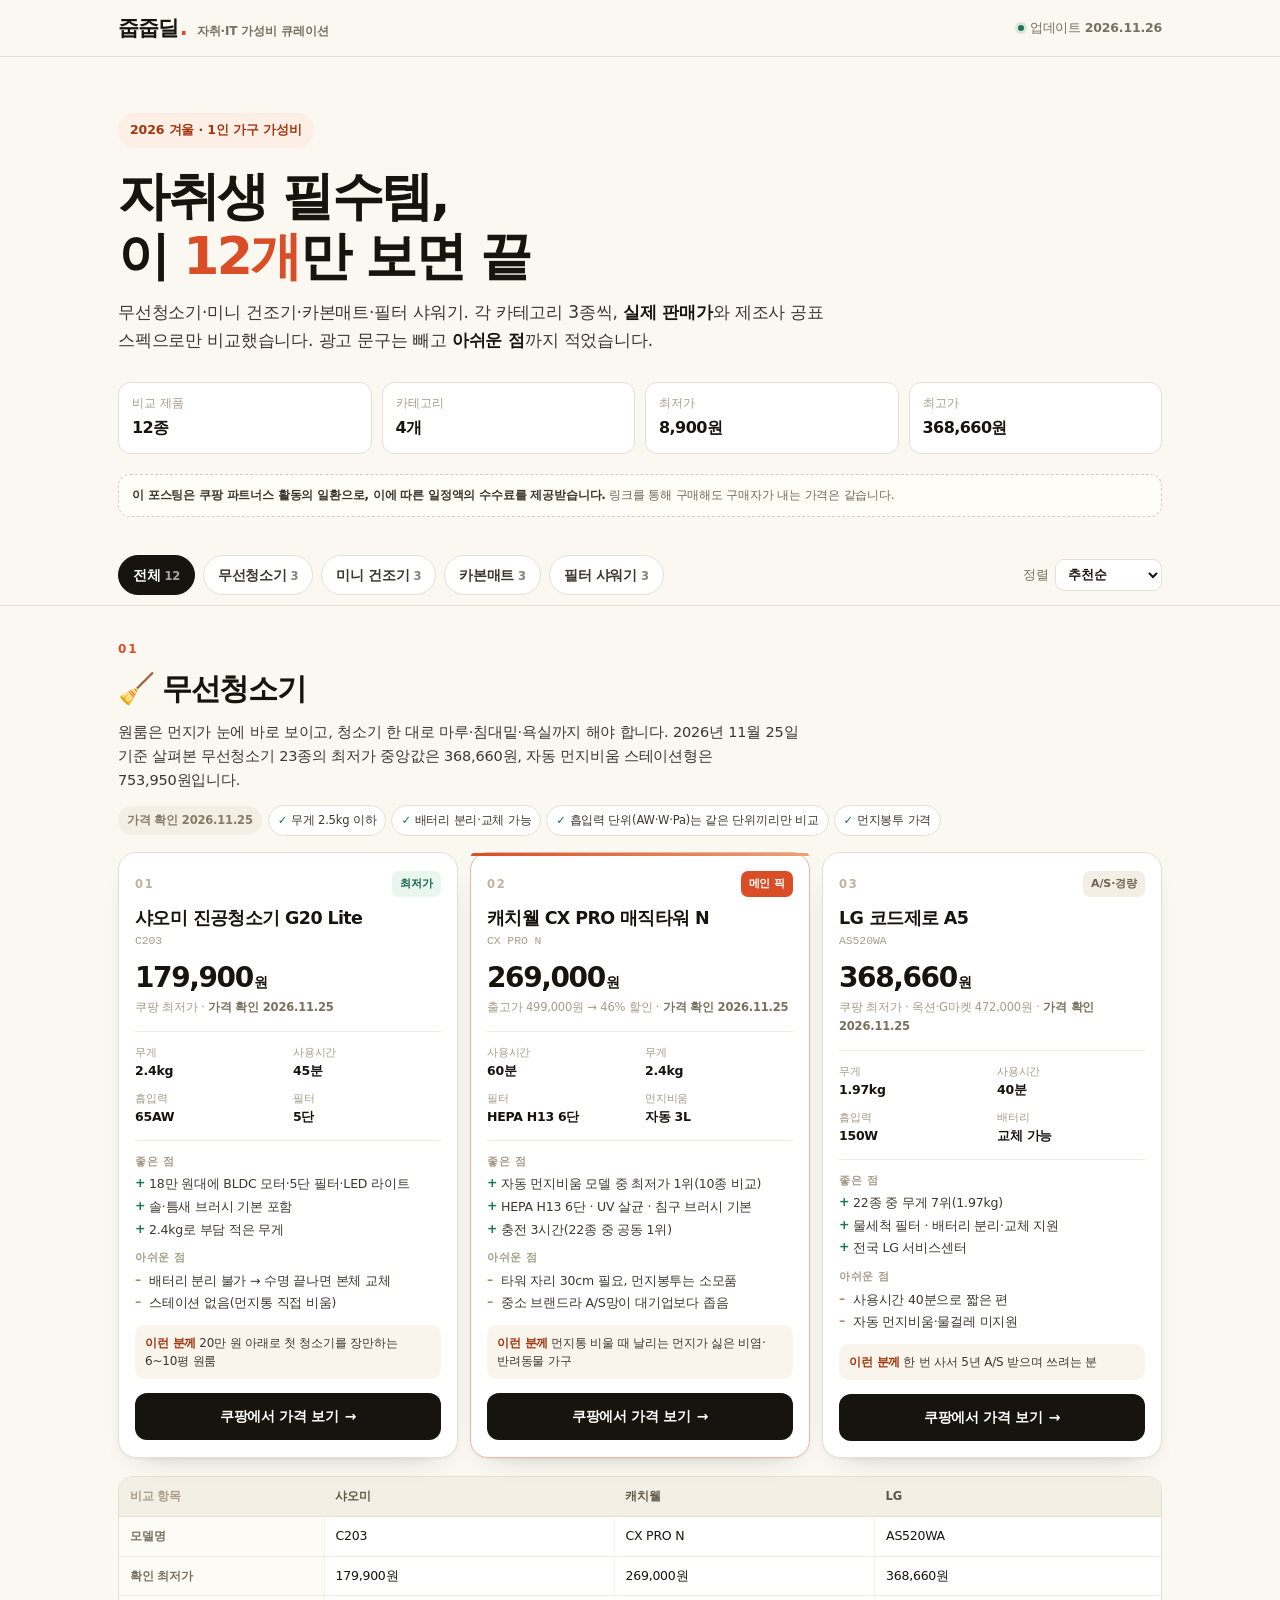
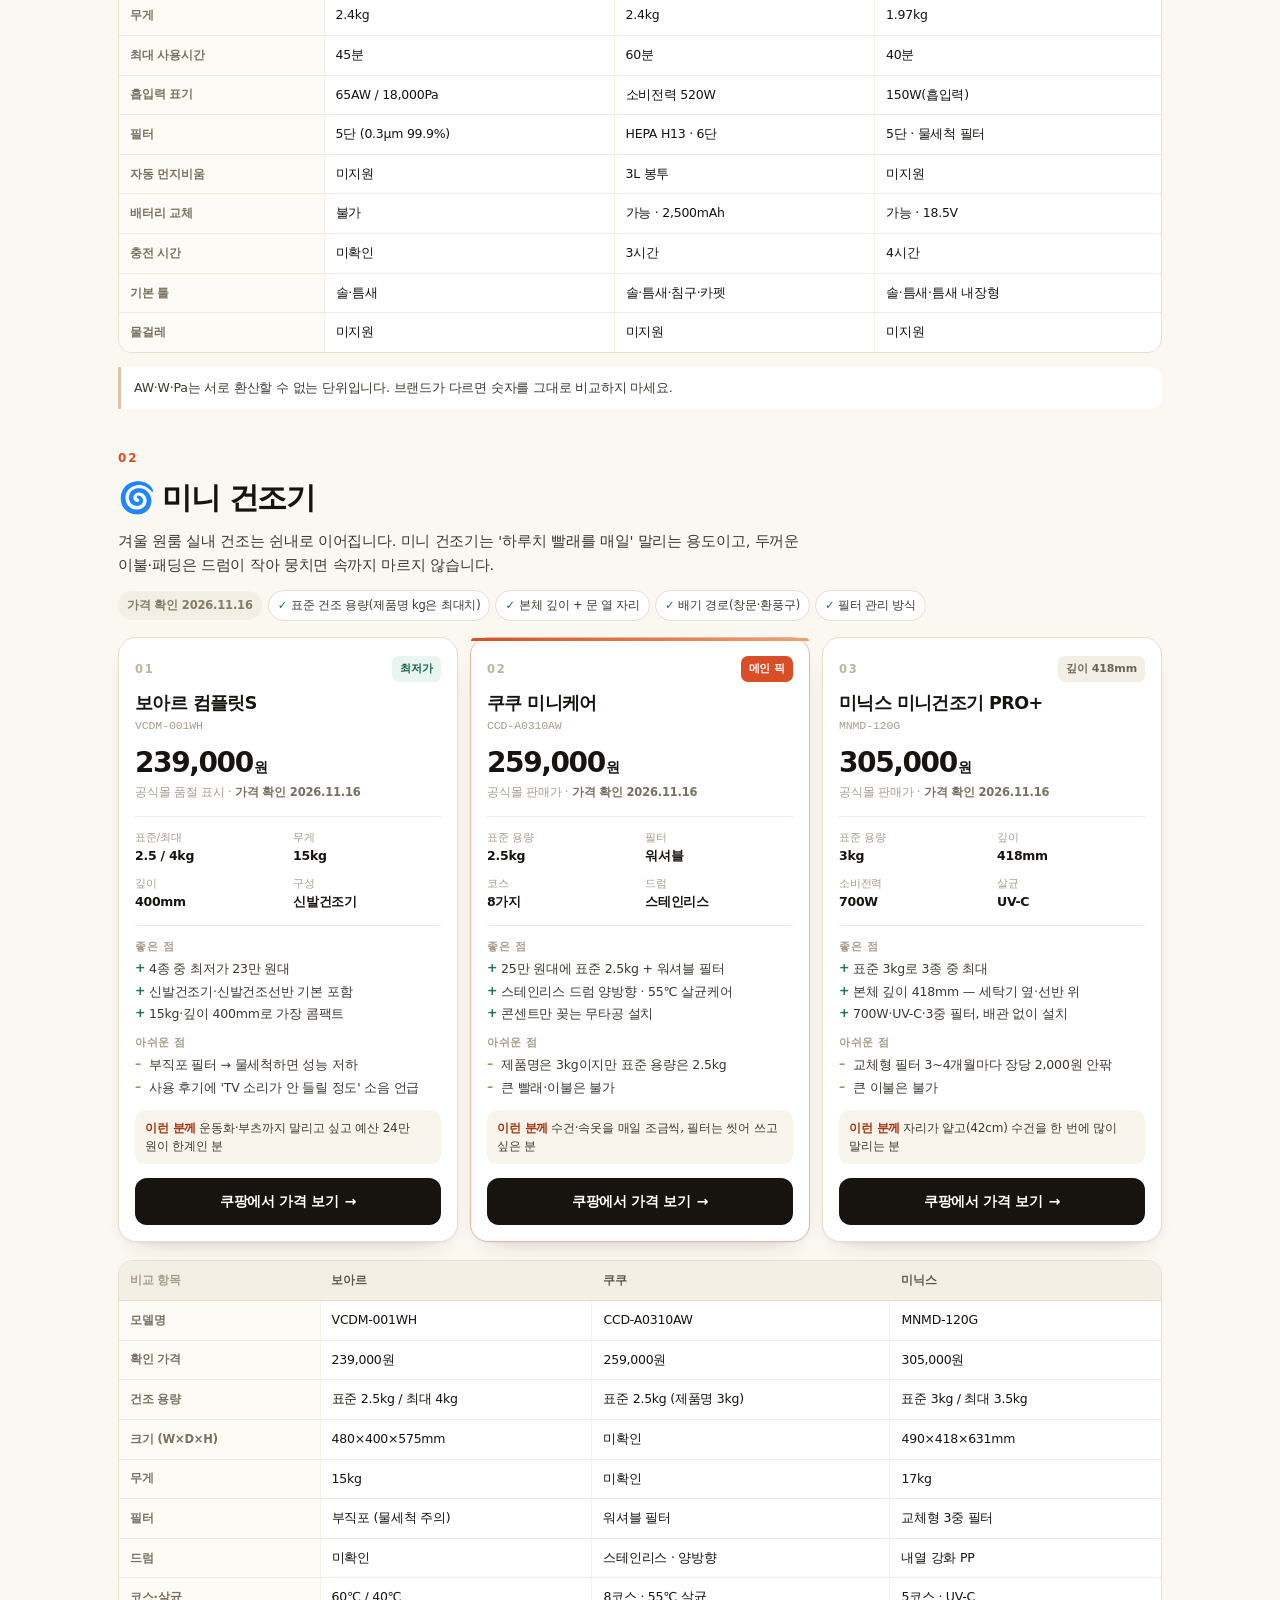
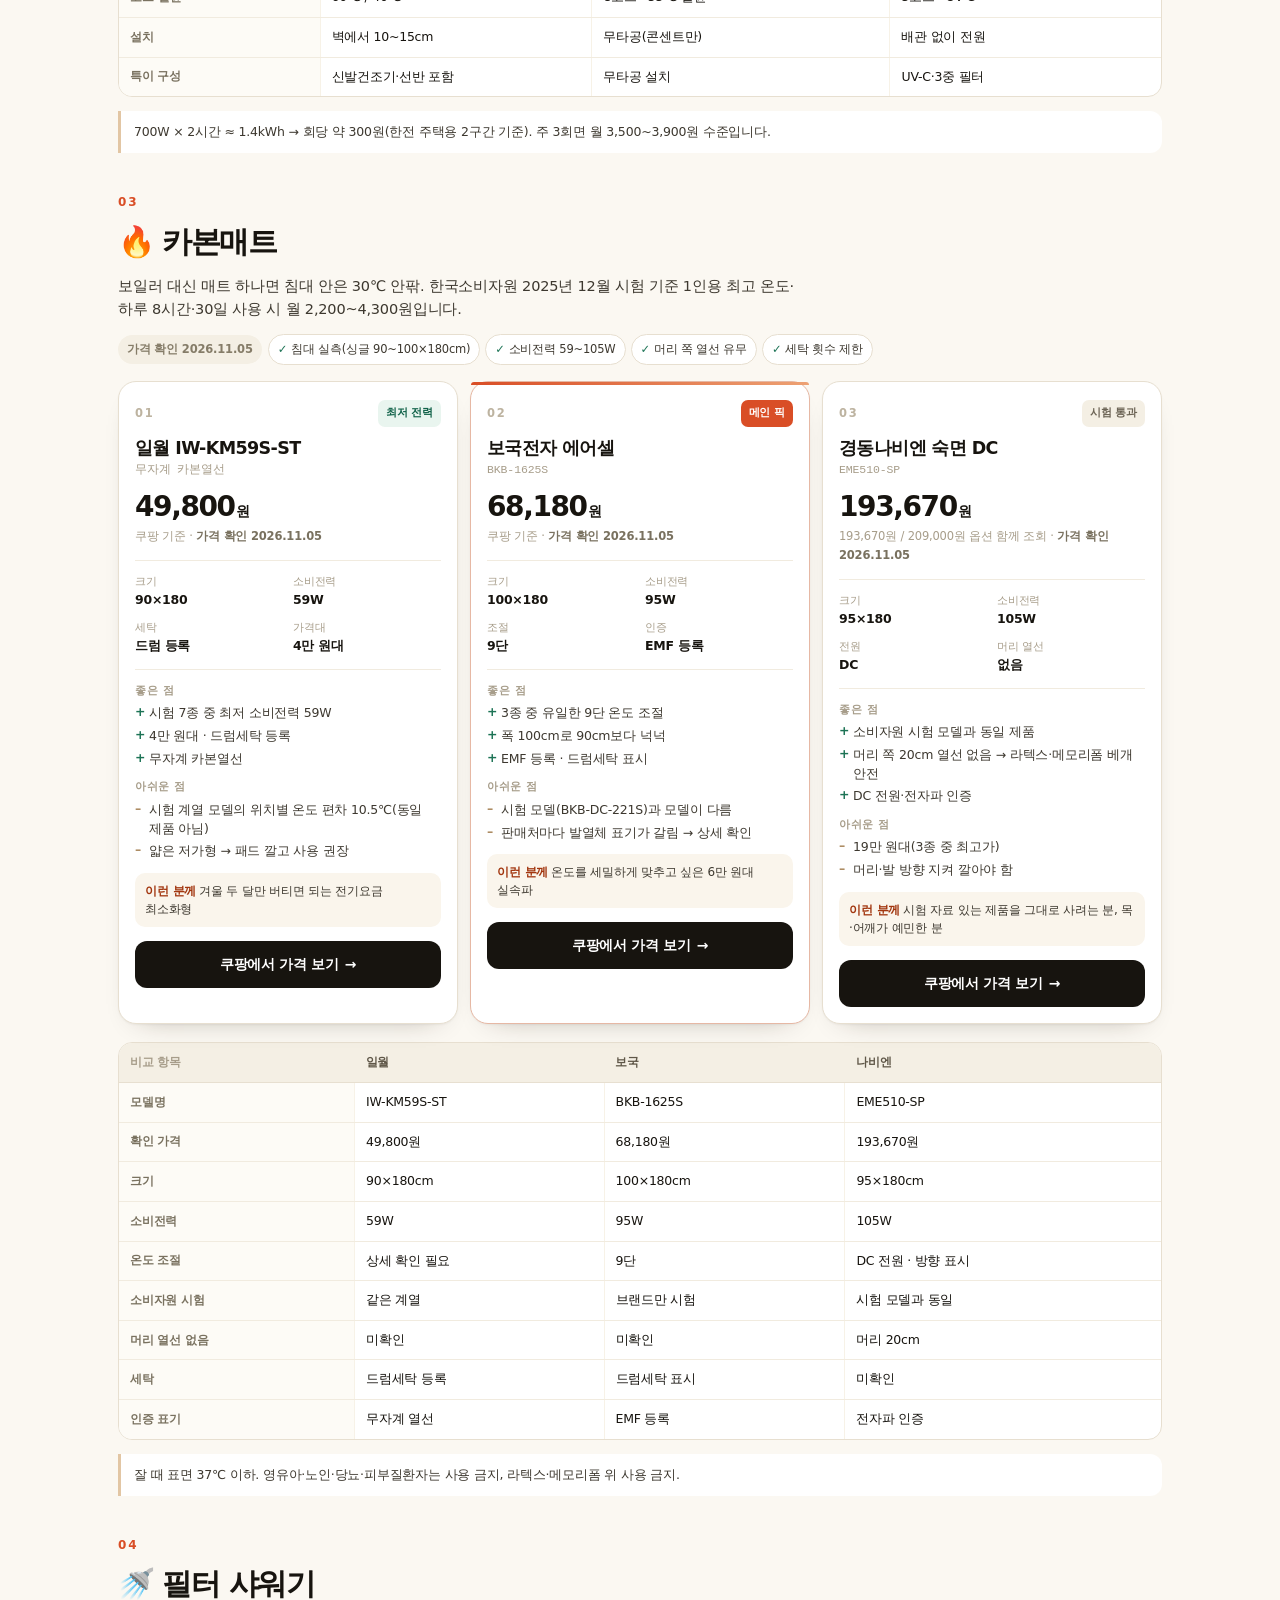
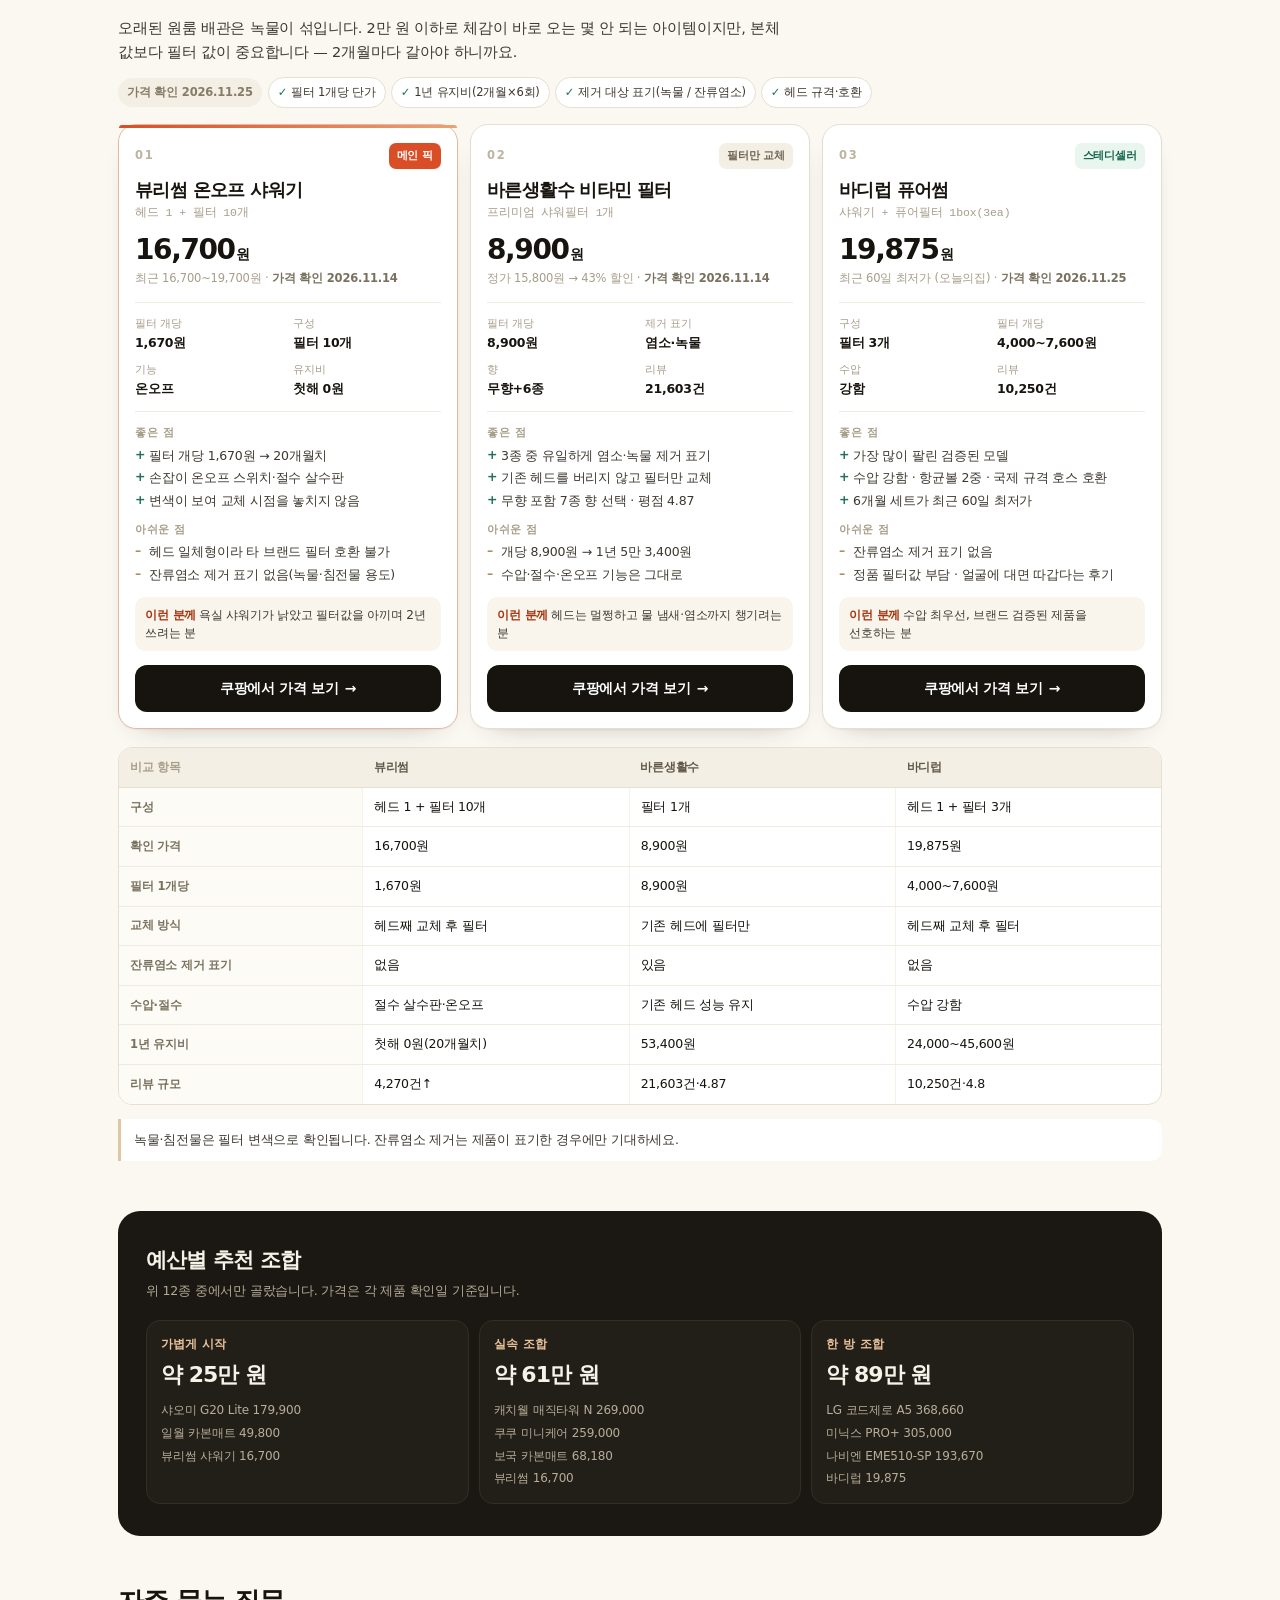
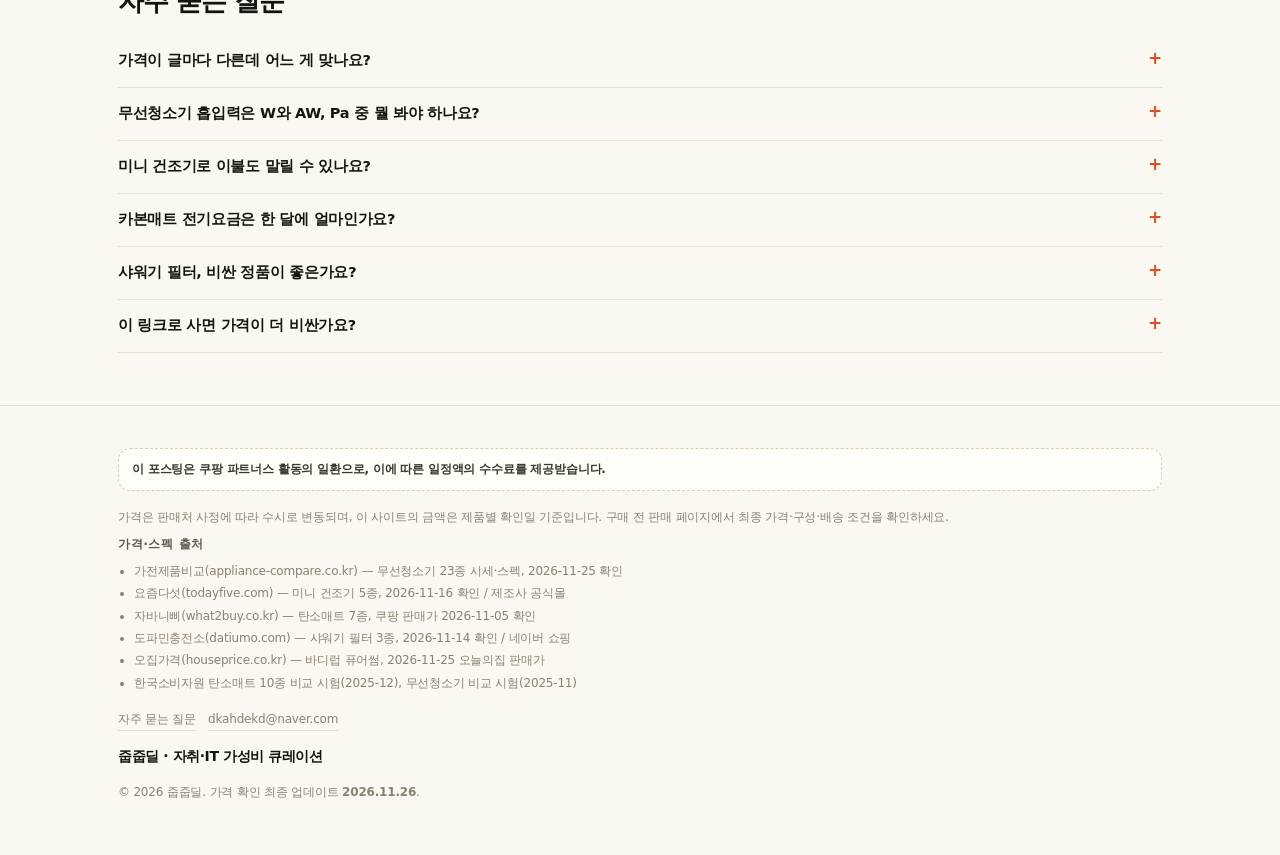
==== index.html @ 9a232e14 "줍줍딜 사이트 v1 — 자취 필수템 12종 실제 가격 비교 (가격 확인일 2026.11.26)" ====
<!doctype html>
<html lang="ko">
<head>
<meta charset="utf-8">
<meta name="viewport" content="width=device-width, initial-scale=1">
<title>줍줍딜 · 자취생 필수템 12종 실제 가격 비교</title>
<meta id="metaDesc" name="description" content="자취·1인 가구 필수템 12종을 실제 판매가와 제조사 공표 스펙으로 비교합니다. 무선청소기·미니 건조기·카본매트·필터 샤워기.">
<meta name="robots" content="index,follow,max-image-preview:large">
<meta name="theme-color" content="#fbf8f2">
<meta property="og:type" content="website">
<meta property="og:title" content="줍줍딜 · 자취생 필수템 12종 실제 가격 비교">
<meta property="og:description" content="무선청소기·미니건조기·카본매트·필터샤워기, 2026년 11월 실제 판매가 기준 비교표.">
<meta property="og:url" content="https://wodnr2295-design.github.io/jupjup-deal/">
<meta property="og:site_name" content="줍줍딜">
<meta property="og:locale" content="ko_KR">
<meta property="og:image" content="https://wodnr2295-design.github.io/jupjup-deal/assets/og.png">
<meta property="og:image:width" content="1200">
<meta property="og:image:height" content="630">
<meta property="og:image:alt" content="줍줍딜 — 자취생 필수템 12종 실제 가격 비교">
<meta name="twitter:card" content="summary_large_image">
<meta name="twitter:title" content="줍줍딜 · 자취생 필수템 12종 실제 가격 비교">
<meta name="twitter:description" content="무선청소기·미니건조기·카본매트·필터샤워기, 2026년 11월 실제 판매가 기준 비교표.">
<meta name="twitter:image" content="https://wodnr2295-design.github.io/jupjup-deal/assets/og.png">
<link rel="canonical" href="https://wodnr2295-design.github.io/jupjup-deal/">
<link rel="icon" href="favicon.svg" type="image/svg+xml">
<link rel="stylesheet" href="assets/style.css">

<!--
  ┌────────────────────────────────────────────────────────────┐
  │  애드센스 (승인 후 주석을 풀고 ca-pub-... 를 본인 ID로)      │
  │  <script async src="https://pagead2.googlesyndication.com/pagead/js/adsbygoogle.js?client=ca-pub-XXXXXXXXXXXXXXXX" crossorigin="anonymous"></script>
  └────────────────────────────────────────────────────────────┘
-->

<script type="application/ld+json">
{
  "@context": "https://schema.org",
  "@type": "WebSite",
  "name": "줍줍딜",
  "alternateName": "자취·IT 가성비 큐레이션",
  "url": "https://wodnr2295-design.github.io/jupjup-deal/",
  "inLanguage": "ko-KR",
  "description": "자취·1인 가구 필수템 12종을 실제 판매가와 제조사 공표 스펙으로 비교합니다. 무선청소기·미니 건조기·카본매트·필터 샤워기."
}
</script>
</head>
<body>

<header class="site-header">
  <div class="site-header__in">
    <a class="brand" href="./">
      <span data-brand>줍줍딜</span><span class="brand__dot">.</span>
      <span class="brand__sub">자취·IT 가성비 큐레이션</span>
    </a>
    <div class="header__meta">
      <span class="dot-live" aria-hidden="true"></span>
      <span>업데이트 <b id="updatedAt">2026.11.26</b></span>
    </div>
  </div>
</header>

<main>
  <div class="wrap">
    <section class="hero">
      <span class="kicker">2026 겨울 · 1인 가구 가성비</span>
      <h1>자취생 필수템,<br>이 <em>12개</em>만 보면 끝</h1>
      <p class="hero__lede">
        무선청소기·미니 건조기·카본매트·필터 샤워기. 각 카테고리 3종씩, <b>실제 판매가</b>와 제조사 공표 스펙으로만 비교했습니다.
        광고 문구는 빼고 <b>아쉬운 점</b>까지 적었습니다.
      </p>

      <dl class="stats">
        <div class="stat"><dt>비교 제품</dt><dd id="statCount">12종</dd></div>
        <div class="stat"><dt>카테고리</dt><dd id="statCat">4개</dd></div>
        <div class="stat"><dt>최저가</dt><dd id="statMin">8,900원</dd></div>
        <div class="stat"><dt>최고가</dt><dd id="statMax">368,660원</dd></div>
      </dl>

      <p class="disclosure disclosure--top" id="disclosureTop">
        <b>이 포스팅은 쿠팡 파트너스 활동의 일환으로, 이에 따른 일정액의 수수료를 제공받습니다.</b>
        링크를 통해 구매해도 구매자가 내는 가격은 같습니다.
      </p>
    </section>
  </div>

  <div class="filterbar">
    <div class="filterbar__in">
      <div id="chips" role="group" aria-label="카테고리 필터">
        <button class="chip" type="button" data-filter="all" aria-pressed="true">전체</button>
      </div>
      <label class="sort">
        정렬
        <select id="sortSelect" aria-label="정렬 기준">
          <option value="pick">추천순</option>
          <option value="price-asc">가격 낮은순</option>
          <option value="price-desc">가격 높은순</option>
        </select>
      </label>
    </div>
  </div>

  <div class="wrap">
    <div id="sections">
      <p class="loading">가격표를 불러오는 중…</p>
    </div>

    <section class="budget" aria-labelledby="budgetTitle">
      <h2 id="budgetTitle">예산별 추천 조합</h2>
      <p class="sub">위 12종 중에서만 골랐습니다. 가격은 각 제품 확인일 기준입니다.</p>
      <div class="budget__grid" id="budgetGrid"></div>
    </section>

    <section class="faq" id="faq">
      <h2>자주 묻는 질문</h2>
      <div id="faqList"></div>
    </section>
  </div>
</main>

<footer class="site-footer">
  <div class="wrap">
    <p class="disclosure" id="disclosureBottom">
      <b>이 포스팅은 쿠팡 파트너스 활동의 일환으로, 이에 따른 일정액의 수수료를 제공받습니다.</b>
    </p>
    <p style="margin:16px 0 8px">
      가격은 판매처 사정에 따라 수시로 변동되며, 이 사이트의 금액은 제품별 확인일 기준입니다.
      구매 전 판매 페이지에서 최종 가격·구성·배송 조건을 확인하세요.
    </p>

    <h3>가격·스펙 출처</h3>
    <ul id="srcList"></ul>

    <div class="footer__links">
      <a href="#faq">자주 묻는 질문</a>
      <a href="mailto:dkahdekd@naver.com" id="contactMail">dkahdekd@naver.com</a>
    </div>

    <p class="footer__brand"><span data-brand>줍줍딜</span> · 자취·IT 가성비 큐레이션</p>
    <p>© 2026 <span data-brand>줍줍딜</span>. 가격 확인 최종 업데이트 <b id="footUpdated">2026.11.26</b>.</p>
  </div>
</footer>

<noscript>
  <div class="wrap">
    <div class="error-box">
      가격 비교표를 표시하려면 브라우저의 JavaScript 설정을 켜 주세요.
      휴대폰·PC 브라우저는 대부분 기본으로 켜져 있습니다.
    </div>
  </div>
</noscript>

<script src="assets/app.js" defer></script>
</body>
</html>
---- assets/style.css ----
/* =========================================================
   줍줍딜 — 자취·IT 가성비 큐레이션
   mobile first / no dependencies
   ========================================================= */

:root{
  --ink:#17140f;
  --ink-2:#3d382f;
  --muted:#79715f;
  --faint:#a79d8a;
  --paper:#fbf8f2;
  --paper-2:#f4efe4;
  --card:#ffffff;
  --line:#e7dfd0;
  --line-soft:#f1ebdf;
  --accent:#d94e26;
  --accent-ink:#a2360f;
  --accent-soft:#fdeee6;
  --green:#1c7355;
  --green-soft:#e9f5ef;
  --gold:#9a6f14;
  --radius:18px;
  --radius-sm:12px;
  --max:1080px;
  --header-h:56px;
  --shadow:0 1px 2px rgba(35,25,10,.04), 0 12px 28px -22px rgba(35,25,10,.45);
}

*,*::before,*::after{box-sizing:border-box}
html{-webkit-text-size-adjust:100%; scroll-behavior:smooth}
body{
  margin:0;
  background:var(--paper);
  color:var(--ink);
  font-family:"Pretendard","Pretendard Variable",-apple-system,BlinkMacSystemFont,"Apple SD Gothic Neo",
    "Noto Sans KR","Malgun Gothic",system-ui,sans-serif;
  font-size:16px; line-height:1.65; letter-spacing:-.012em;
  word-break:keep-all; overflow-wrap:break-word;
  -webkit-font-smoothing:antialiased;
}
img{max-width:100%; display:block}
a{color:inherit}
button{font:inherit; color:inherit; cursor:pointer}
:focus-visible{outline:2px solid var(--accent); outline-offset:3px; border-radius:6px}

.wrap{max-width:var(--max); margin:0 auto; padding:0 18px}

/* ---------- header ---------- */
.site-header{
  position:sticky; top:0; z-index:60;
  background:rgba(251,248,242,.94);
  -webkit-backdrop-filter:saturate(180%) blur(10px);
  backdrop-filter:saturate(180%) blur(10px);
  border-bottom:1px solid var(--line);
}
.site-header__in{
  max-width:var(--max); margin:0 auto; height:var(--header-h);
  padding:0 18px;
  display:flex; align-items:center; justify-content:space-between; gap:12px;
}
.brand{
  display:inline-flex; align-items:baseline; gap:2px;
  font-weight:800; font-size:19px; letter-spacing:-.05em; text-decoration:none;
}
.brand__dot{color:var(--accent)}
.brand__sub{
  display:none; margin-left:8px; font-size:12px; font-weight:600;
  color:var(--muted); letter-spacing:-.01em;
}
.header__meta{display:flex; align-items:center; gap:6px; font-size:11.5px; color:var(--muted)}
.dot-live{
  width:6px; height:6px; border-radius:50%; background:var(--green);
  box-shadow:0 0 0 3px rgba(28,115,85,.14);
}
@media (min-width:760px){
  .brand{font-size:21px}
  .brand__sub{display:inline}
  .header__meta{font-size:12.5px}
}

/* ---------- hero ---------- */
.hero{padding:36px 0 8px}
.kicker{
  display:inline-flex; align-items:center; gap:7px;
  background:var(--accent-soft); color:var(--accent-ink);
  font-size:12.5px; font-weight:800; letter-spacing:-.01em;
  padding:7px 12px; border-radius:999px;
}
.hero h1{
  margin:18px 0 12px; font-weight:850; letter-spacing:-.048em; line-height:1.16;
  font-size:clamp(29px,7.4vw,52px);
}
.hero h1 em{font-style:normal; color:var(--accent)}
.hero__lede{margin:0; color:var(--ink-2); font-size:15.5px; max-width:44em}
.hero__lede b{font-weight:800; color:var(--ink)}
.stats{display:grid; grid-template-columns:repeat(2,1fr); gap:8px; margin-top:22px}
.stat{
  background:var(--card); border:1px solid var(--line); border-radius:var(--radius-sm);
  padding:11px 13px;
}
.stat dt{font-size:11.5px; color:var(--faint); letter-spacing:.01em}
.stat dd{margin:2px 0 0; font-size:16px; font-weight:800; letter-spacing:-.035em}
@media (min-width:760px){
  .hero{padding:56px 0 10px}
  .hero__lede{font-size:17px}
  .stats{grid-template-columns:repeat(4,1fr); gap:10px; margin-top:28px}
}

/* ---------- disclosure ---------- */
.disclosure{
  margin:16px 0 0; font-size:12px; line-height:1.6; color:#726a59;
  background:#fffdf7; border:1px dashed #d8cdb8; border-radius:12px; padding:11px 13px;
}
.disclosure b{color:var(--ink-2); font-weight:700}
.disclosure--top{margin-top:20px}

/* ---------- filter bar ---------- */
.filterbar{
  position:sticky; top:var(--header-h); z-index:50;
  background:rgba(251,248,242,.96);
  -webkit-backdrop-filter:blur(8px); backdrop-filter:blur(8px);
  border-bottom:1px solid var(--line);
  margin-top:18px;
}
.filterbar__in{
  max-width:var(--max); margin:0 auto; padding:10px 18px;
  display:flex; align-items:center; gap:10px;
}
#chips{
  display:flex; gap:8px; align-items:center;
  flex:1 1 auto; min-width:0;
  overflow-x:auto; scrollbar-width:none; -webkit-overflow-scrolling:touch;
  -webkit-mask-image:linear-gradient(to right,#000 calc(100% - 16px),transparent 100%);
  mask-image:linear-gradient(to right,#000 calc(100% - 16px),transparent 100%);
}
#chips::-webkit-scrollbar{display:none}
.filterbar__in::-webkit-scrollbar{display:none}
.chip{
  flex:0 0 auto; border:1px solid var(--line); background:var(--card);
  color:var(--ink-2); font-size:13.5px; font-weight:700; letter-spacing:-.02em;
  padding:8px 14px; border-radius:999px; transition:.15s ease; white-space:nowrap;
}
.chip[aria-pressed="true"]{background:var(--ink); border-color:var(--ink); color:#fff}
.chip__count{font-size:11.5px; opacity:.62; margin-left:4px; font-weight:700}
.sort{
  flex:0 0 auto; display:flex; align-items:center; gap:6px;
  font-size:12.5px; color:var(--muted);
}
.sort select{
  border:1px solid var(--line); background:var(--card); color:var(--ink);
  font-size:12.5px; font-weight:700; padding:7px 8px; border-radius:9px;
}

/* ---------- sections ---------- */
main{padding-bottom:10px}
.cat{padding:34px 0 6px; scroll-margin-top:calc(var(--header-h) + 58px)}
.cat[hidden]{display:none}
.cat__head{margin-bottom:16px}
.cat__no{
  font-size:12px; font-weight:800; color:var(--accent); letter-spacing:.16em; margin:0 0 4px;
}
.cat h2{
  margin:0 0 8px; font-size:clamp(21px,5.2vw,30px); font-weight:850; letter-spacing:-.04em;
  display:flex; align-items:center; gap:8px;
}
.cat__lede{margin:0; color:var(--ink-2); font-size:14.5px; max-width:48em}
.cat__meta{display:flex; flex-wrap:wrap; gap:6px; margin-top:12px; align-items:center}
.stamp{
  font-size:11.5px; font-weight:700; color:#857c68; background:var(--paper-2);
  padding:5px 9px; border-radius:999px; white-space:nowrap;
}
.checks{list-style:none; display:flex; flex-wrap:wrap; gap:5px; margin:0; padding:0}
.checks li{
  font-size:11.5px; color:var(--ink-2); background:var(--card);
  border:1px solid var(--line); padding:5px 9px; border-radius:999px;
}
.checks li::before{content:"✓ "; color:var(--green); font-weight:800}

/* ---------- cards ---------- */
.grid{display:grid; gap:12px; grid-template-columns:1fr}
@media (min-width:620px){ .grid{grid-template-columns:repeat(2,1fr)} }
@media (min-width:980px){ .grid{grid-template-columns:repeat(3,1fr)} }

.card{
  position:relative; display:flex; flex-direction:column;
  background:var(--card); border:1px solid var(--line); border-radius:var(--radius);
  padding:18px 16px 16px; box-shadow:var(--shadow);
}
.card--pick{border-color:#e6b8a4}
.card--pick::before{
  content:""; position:absolute; left:0; right:0; top:0; height:3px;
  background:linear-gradient(90deg,var(--accent),#eda173); border-radius:var(--radius) var(--radius) 0 0;
}
.card__top{display:flex; align-items:center; justify-content:space-between; gap:8px; margin-bottom:10px}
.rank{font-size:11.5px; font-weight:800; color:#bdb3a0; letter-spacing:.16em}
.badge{
  font-size:11px; font-weight:800; padding:4px 8px; border-radius:7px; letter-spacing:-.01em;
}
.badge--pick{background:var(--accent); color:#fff}
.badge--low{background:var(--green-soft); color:#12634a}
.badge--alt{background:var(--paper-2); color:#6c6455}
.card__name{margin:0 0 2px; font-size:17.5px; font-weight:840; letter-spacing:-.035em; line-height:1.3}
.card__model{
  margin:0 0 12px; font-size:11.5px; color:var(--faint);
  font-family:ui-monospace,SFMono-Regular,Menlo,monospace; letter-spacing:-.01em;
}
.price{margin:0; font-size:28px; font-weight:860; letter-spacing:-.05em; line-height:1.1}
.price small{font-size:14px; font-weight:700; letter-spacing:-.02em; margin-left:1px}
.card__note{margin:4px 0 0; font-size:11.5px; color:var(--faint)}
.card__note b{color:var(--muted); font-weight:700}

.specs{
  list-style:none; margin:14px 0 0; padding:12px 0;
  border-top:1px solid var(--line-soft); border-bottom:1px solid var(--line-soft);
  display:grid; grid-template-columns:1fr 1fr; gap:8px 10px;
}
.specs li{display:flex; flex-direction:column; gap:0}
.specs span{font-size:10.5px; color:var(--faint)}
.specs b{font-size:12.5px; font-weight:750; letter-spacing:-.02em}

.pc{display:grid; gap:10px; margin:12px 0 0}
.pc h4{margin:0 0 5px; font-size:10.5px; font-weight:800; letter-spacing:.06em; color:var(--faint)}
.pc ul{list-style:none; margin:0; padding:0; display:grid; gap:4px}
.pc li{position:relative; padding-left:14px; font-size:12.5px; line-height:1.5; color:var(--ink-2)}
.pros li::before{content:"+"; position:absolute; left:0; top:-1px; color:var(--green); font-weight:800}
.cons li::before{content:"–"; position:absolute; left:0; top:-1px; color:#ad8c63; font-weight:800}

.fit{
  margin:12px 0 0; font-size:12px; line-height:1.5; color:var(--ink-2);
  background:#faf5ec; border-radius:10px; padding:9px 10px;
}
.fit b{color:var(--accent-ink); font-weight:800; margin-right:3px}

.cta{
  margin-top:14px; display:flex; align-items:center; justify-content:center; gap:6px;
  min-height:46px; padding:12px 14px; border-radius:12px;
  background:var(--ink); color:#fff; text-decoration:none;
  font-size:14px; font-weight:800; letter-spacing:-.02em;
  transition:.16s ease;
}
.cta span{transition:transform .16s ease}
.cta:hover{background:var(--accent)}
.cta:hover span{transform:translateX(3px)}
.cta--muted{background:#efe9dc; color:#5c5445}
.cta--muted:hover{background:#e6dfd0}

/* ---------- table ---------- */
.table-wrap{margin-top:18px}
.table-scroll{
  overflow-x:auto; -webkit-overflow-scrolling:touch;
  border:1px solid var(--line); border-radius:14px; background:var(--card);
}
table{border-collapse:collapse; width:100%; min-width:600px; font-size:12.5px}
thead th{
  background:var(--paper-2); color:#5f5748; font-size:11.5px; font-weight:800;
  text-align:left; padding:10px 11px; border-bottom:1px solid var(--line); white-space:nowrap;
}
thead th:first-child{color:var(--faint); font-weight:700}
tbody th{
  text-align:left; font-weight:700; color:var(--muted); font-size:11.5px;
  padding:9px 11px; border-bottom:1px solid var(--line-soft);
  background:#fdfbf6; white-space:nowrap;
}
tbody td{
  padding:9px 11px; border-bottom:1px solid var(--line-soft); border-left:1px solid #f7f2e7;
  letter-spacing:-.02em; vertical-align:top;
}
tbody tr:last-child th, tbody tr:last-child td{border-bottom:0}
.table-hint{margin:8px 1px 0; font-size:11px; color:var(--faint)}
@media (min-width:700px){ .table-hint{display:none} }
.note{
  margin:14px 0 0; font-size:12.5px; line-height:1.6; color:var(--ink-2);
  background:var(--card); border-left:3px solid #e2c6a4; border-radius:0 12px 12px 0; padding:11px 13px;
}

/* ---------- budget ---------- */
.budget{
  margin:44px 0 0; background:#1b1813; color:#f7f2e8;
  border-radius:22px; padding:26px 20px;
}
.budget h2{margin:0 0 4px; font-size:21px; font-weight:850; letter-spacing:-.04em}
.budget p.sub{margin:0 0 18px; font-size:12.5px; color:#b3a996}
.budget__grid{display:grid; gap:10px}
.bud{border:1px solid #332d24; background:#221e18; border-radius:14px; padding:14px}
.bud h3{margin:0 0 2px; font-size:12px; font-weight:800; color:#e9c39b; letter-spacing:.02em}
.bud strong{display:block; font-size:22px; font-weight:850; letter-spacing:-.045em; margin-bottom:8px}
.bud ul{margin:0; padding:0; list-style:none; display:grid; gap:3px}
.bud li{font-size:12px; color:#b8ad99}
@media (min-width:760px){
  .budget{padding:32px 28px}
  .budget__grid{grid-template-columns:repeat(3,1fr)}
}

/* ---------- faq ---------- */
.faq{padding:44px 0 8px}
.faq h2{margin:0 0 12px; font-size:clamp(19px,4.6vw,26px); font-weight:850; letter-spacing:-.04em}
details{border-bottom:1px solid var(--line); padding:14px 0}
summary{
  cursor:pointer; list-style:none; display:flex; justify-content:space-between; gap:12px;
  font-size:14.5px; font-weight:750; letter-spacing:-.02em;
}
summary::-webkit-details-marker{display:none}
summary::after{content:"+"; color:var(--accent); font-weight:800; font-size:17px; line-height:1.1}
details[open] summary::after{content:"–"}
.faq__body{font-size:13.5px; color:var(--ink-2); margin-top:8px; line-height:1.7}

/* ---------- footer ---------- */
.site-footer{
  margin-top:34px; border-top:1px solid var(--line);
  padding:26px 0 40px; font-size:12px; color:#8a8172; line-height:1.7;
}
.site-footer h3{margin:0 0 6px; font-size:11.5px; color:#5d5647; letter-spacing:.06em}
.site-footer ul{margin:0 0 16px; padding-left:16px}
.site-footer li{margin-bottom:2px}
.footer__brand{font-weight:800; color:var(--ink); font-size:14px; letter-spacing:-.03em}
.footer__links{display:flex; gap:12px; margin:10px 0 14px; flex-wrap:wrap}
.footer__links a{text-decoration:none; border-bottom:1px solid var(--line)}

/* ---------- states ---------- */
.loading{padding:60px 0; text-align:center; color:var(--muted); font-size:14px}
.loading::before{
  content:""; display:block; width:22px; height:22px; margin:0 auto 12px;
  border:2px solid var(--line); border-top-color:var(--accent); border-radius:50%;
  animation:spin .8s linear infinite;
}
@keyframes spin{to{transform:rotate(360deg)}}
.error-box{
  margin:20px 0; padding:16px; border-radius:12px;
  background:#fdf0ec; border:1px solid #f0c9bd; color:#8c3a22; font-size:13px; line-height:1.6;
}
.sr-only{
  position:absolute; width:1px; height:1px; padding:0; margin:-1px;
  overflow:hidden; clip:rect(0 0 0 0); white-space:nowrap; border:0;
}
@media (prefers-reduced-motion:reduce){
  *{animation:none!important; transition:none!important; scroll-behavior:auto!important}
}
@media print{
  .site-header,.filterbar,.cta{display:none!important}
  body{background:#fff}
  .card{box-shadow:none}
}
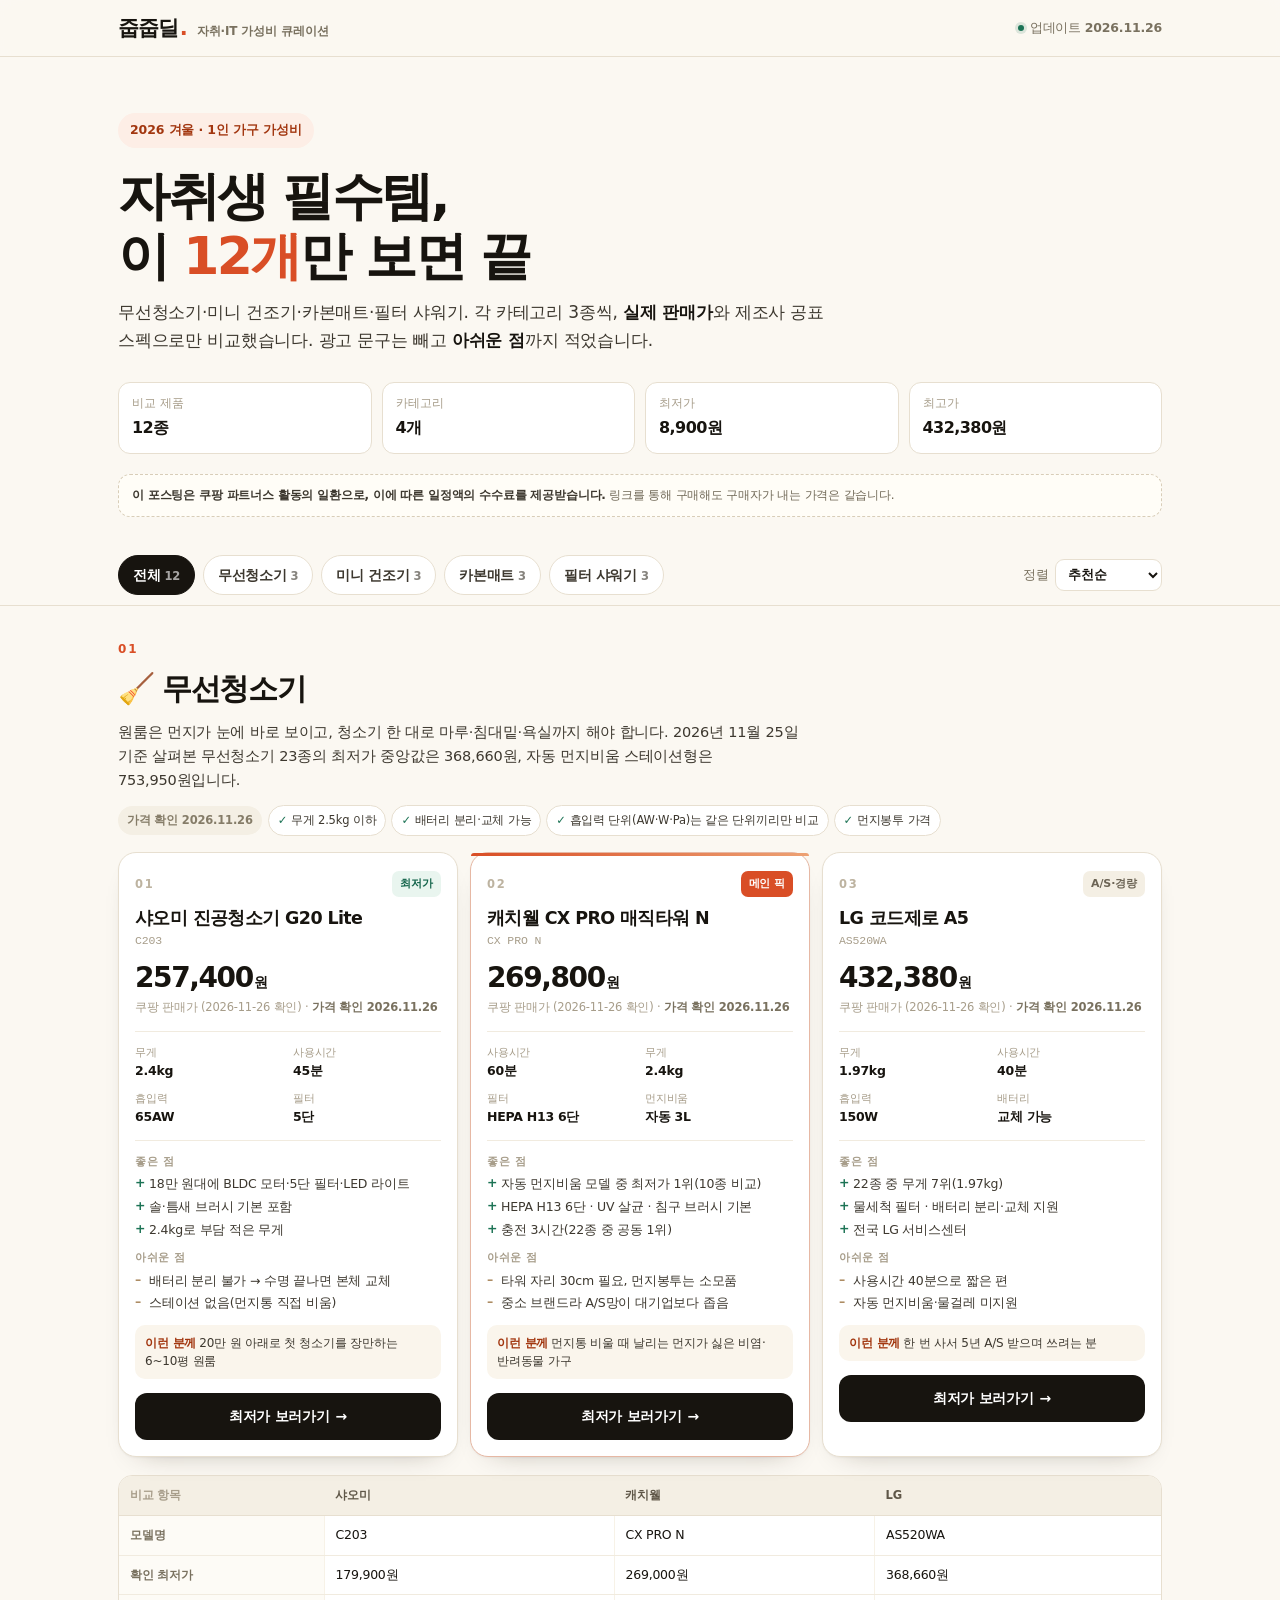
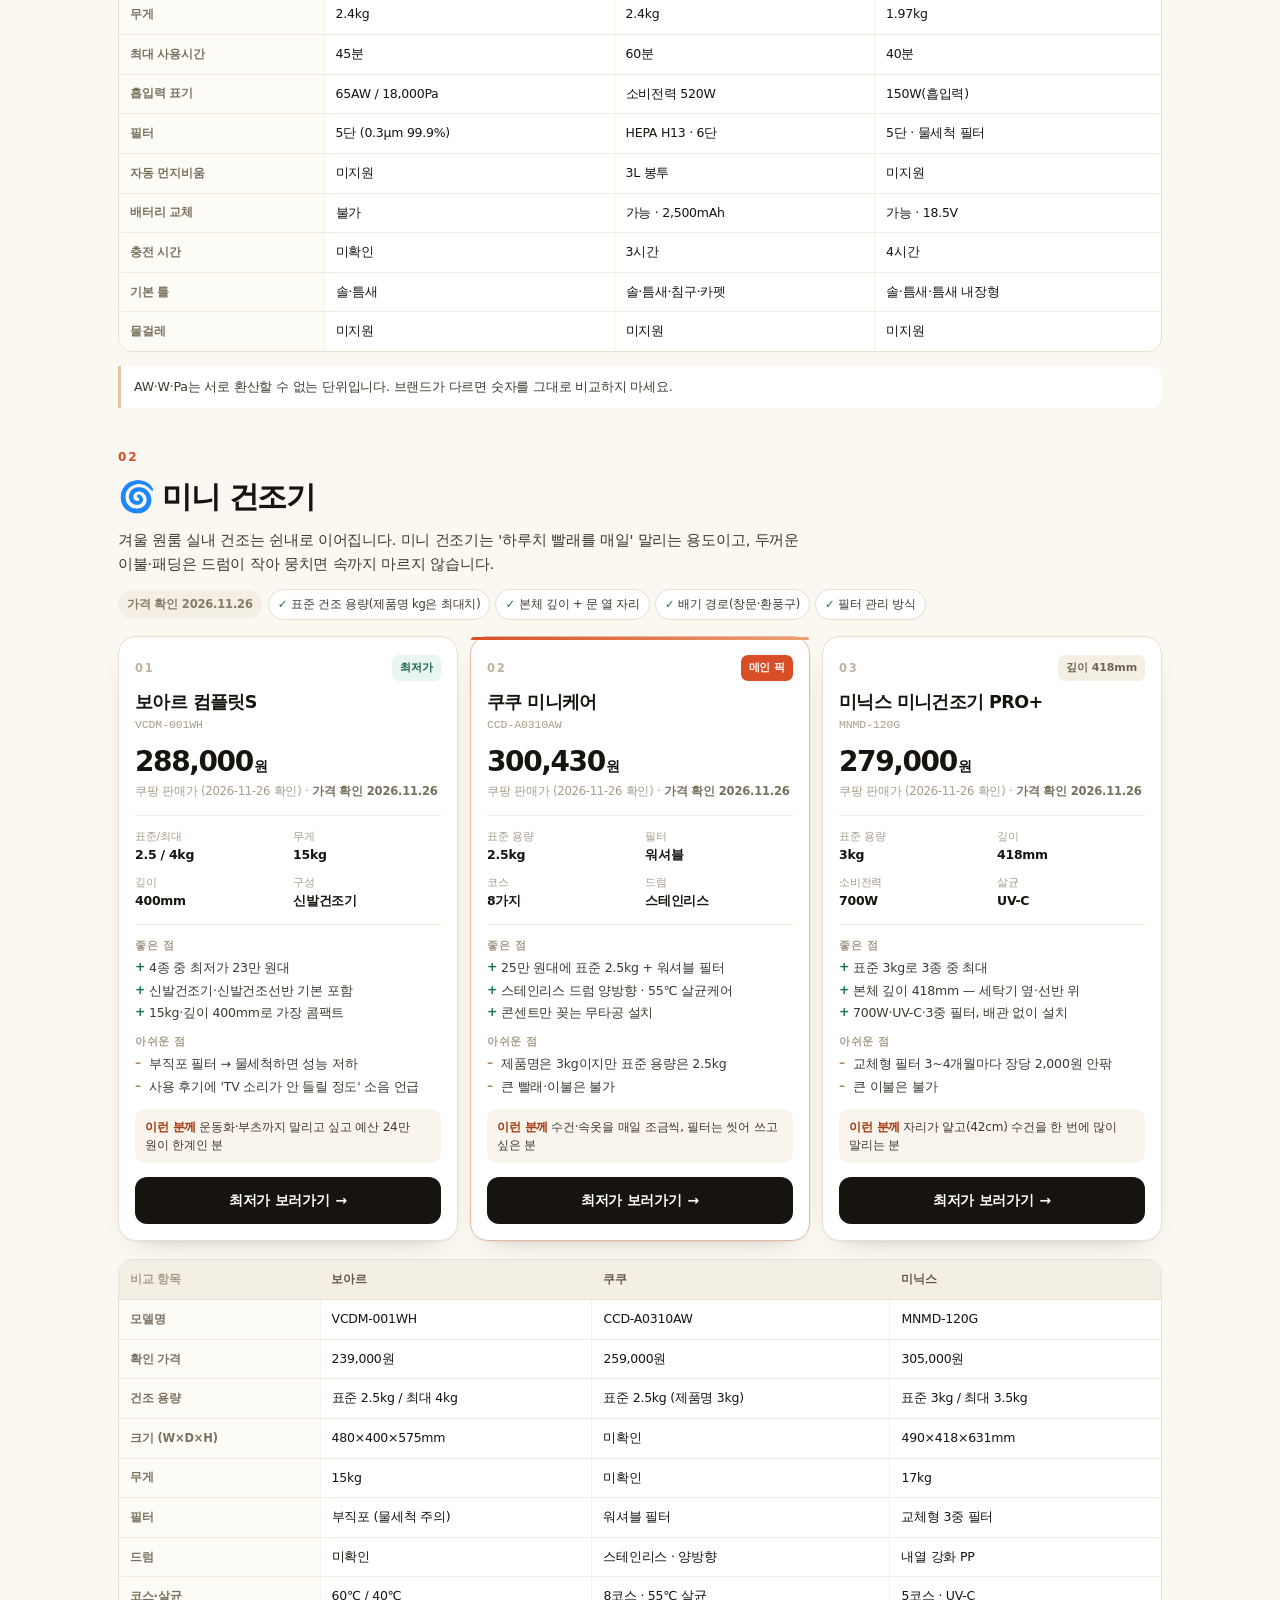
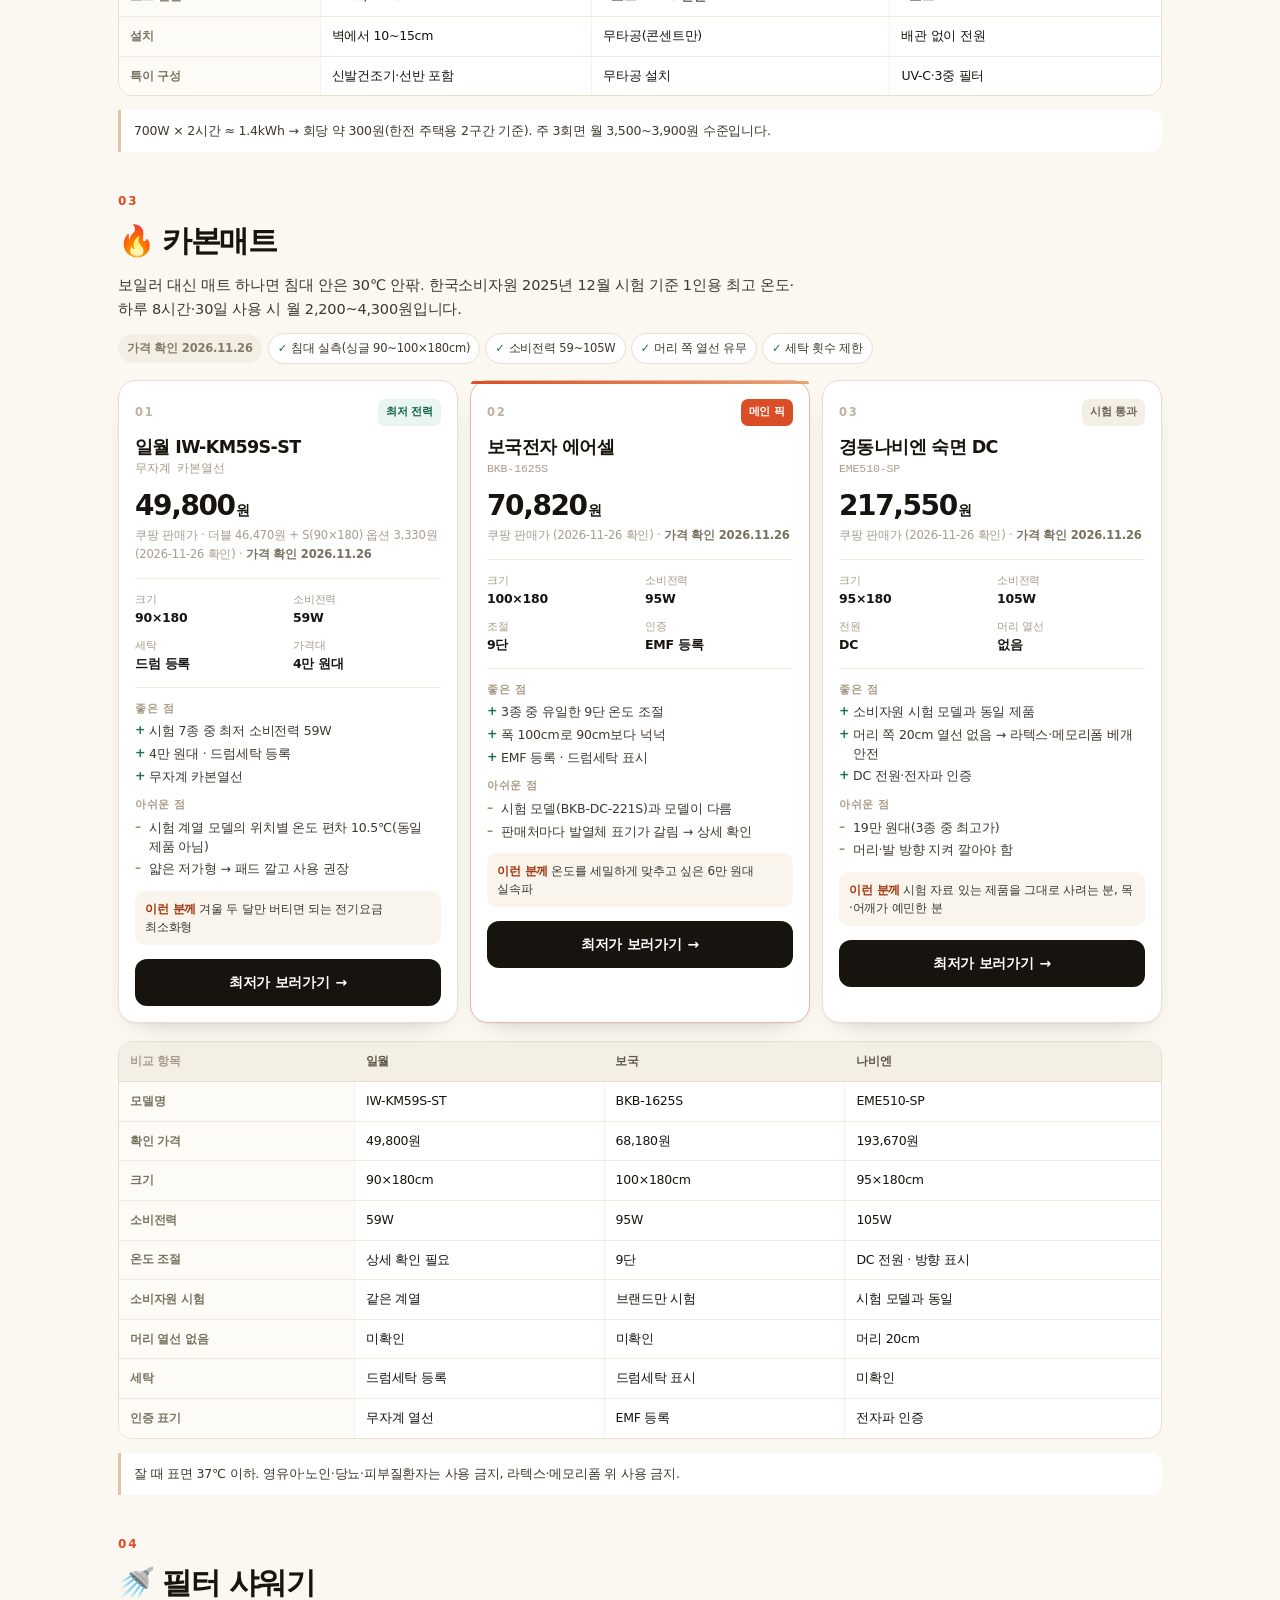
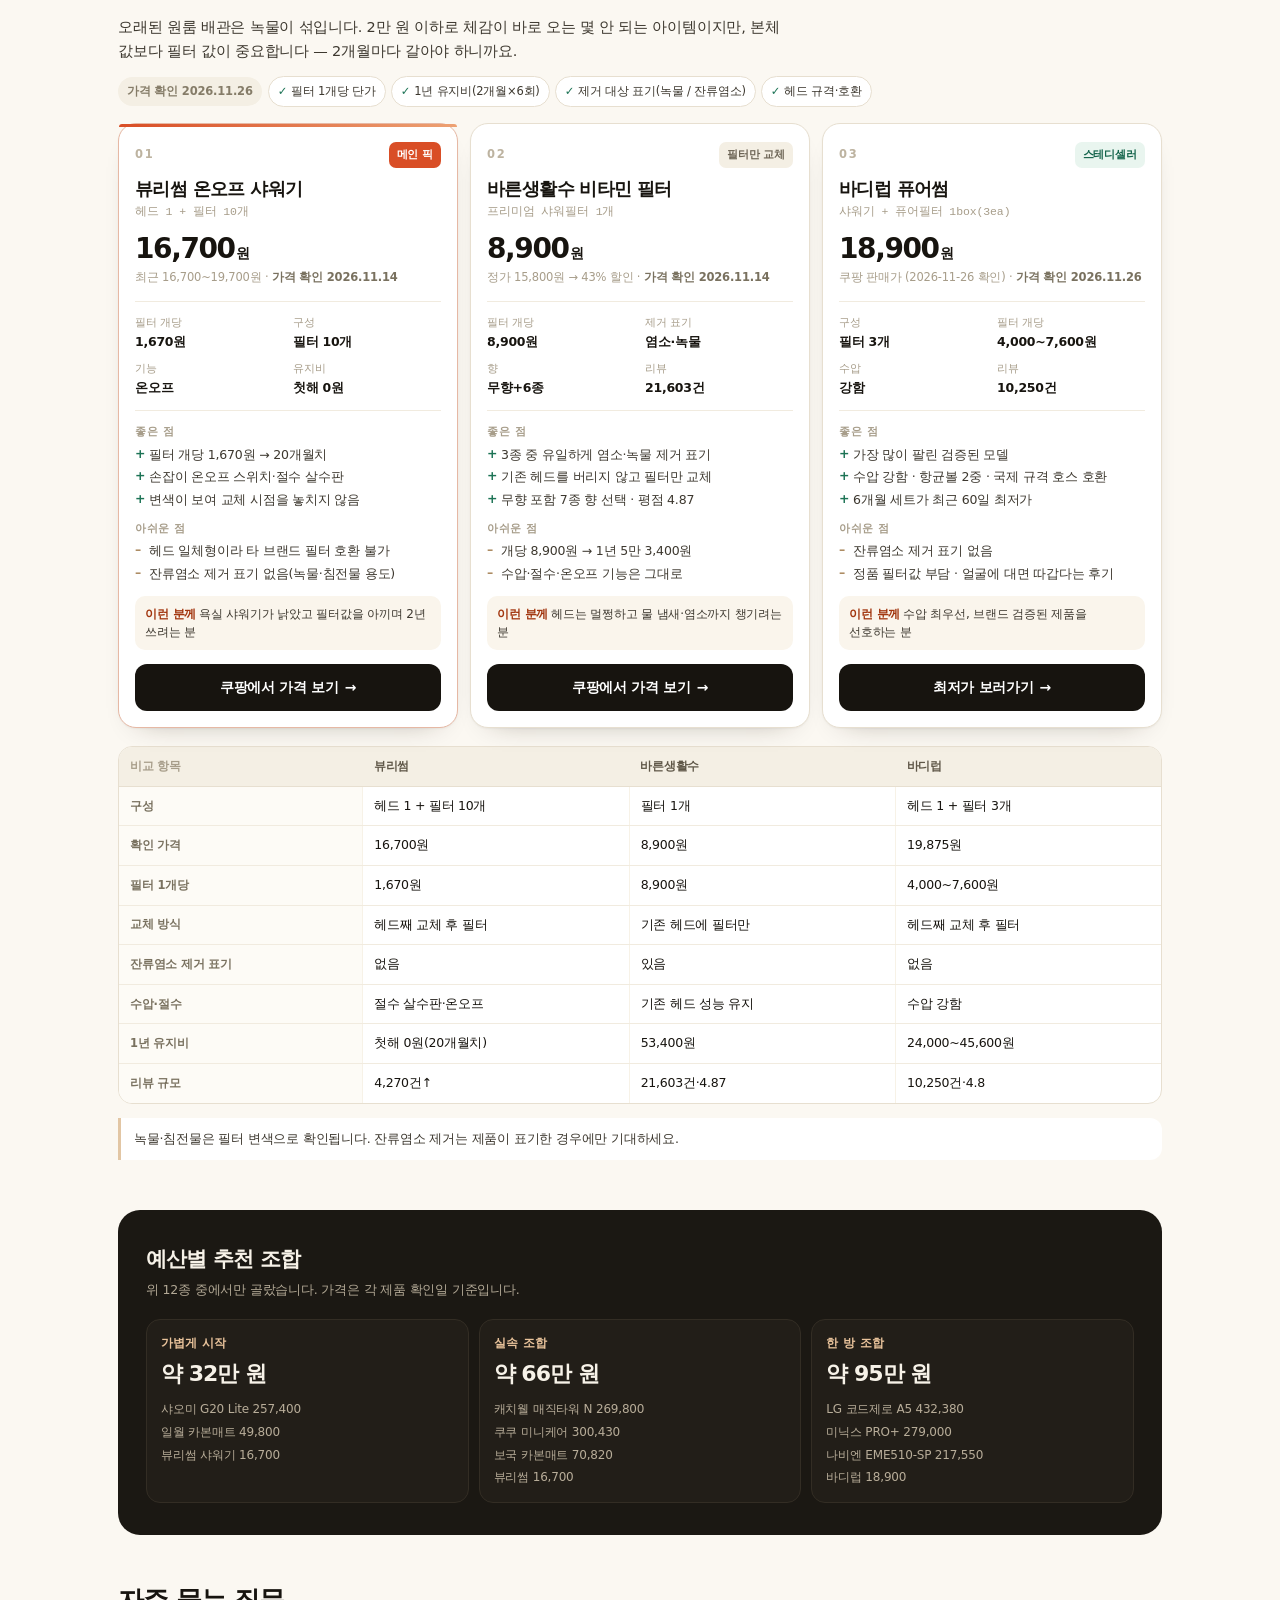
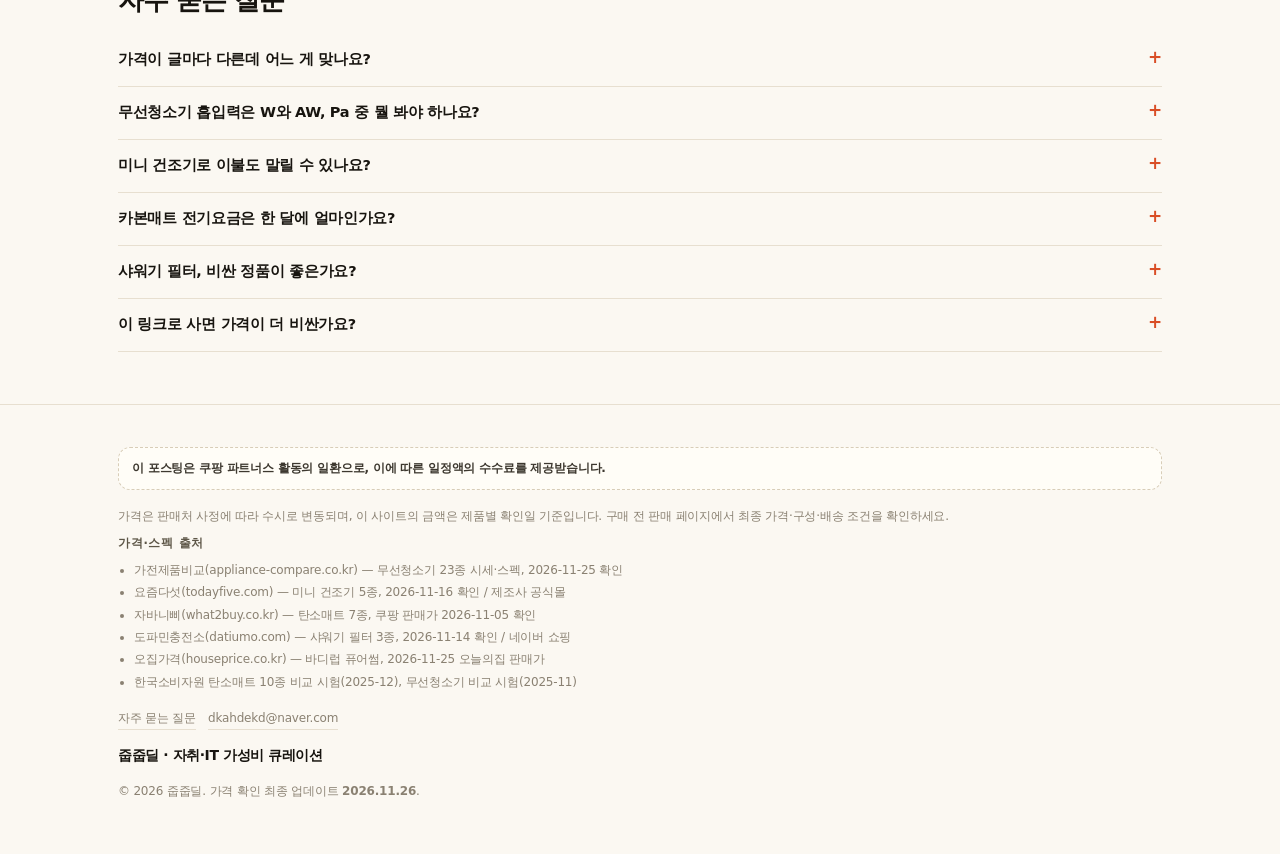
==== commit f07d8bd9: "가격 최신화: 2026-11-26 쿠팡 실제 판매가로 10종 갱신, 예산 조합 합계 재계산" ====
--- a/index.html
+++ b/index.html
@@ -73,7 +73,7 @@
         <div class="stat"><dt>비교 제품</dt><dd id="statCount">12종</dd></div>
         <div class="stat"><dt>카테고리</dt><dd id="statCat">4개</dd></div>
         <div class="stat"><dt>최저가</dt><dd id="statMin">8,900원</dd></div>
-        <div class="stat"><dt>최고가</dt><dd id="statMax">368,660원</dd></div>
+        <div class="stat"><dt>최고가</dt><dd id="statMax">432,380원</dd></div>
       </dl>
 
       <p class="disclosure disclosure--top" id="disclosureTop">
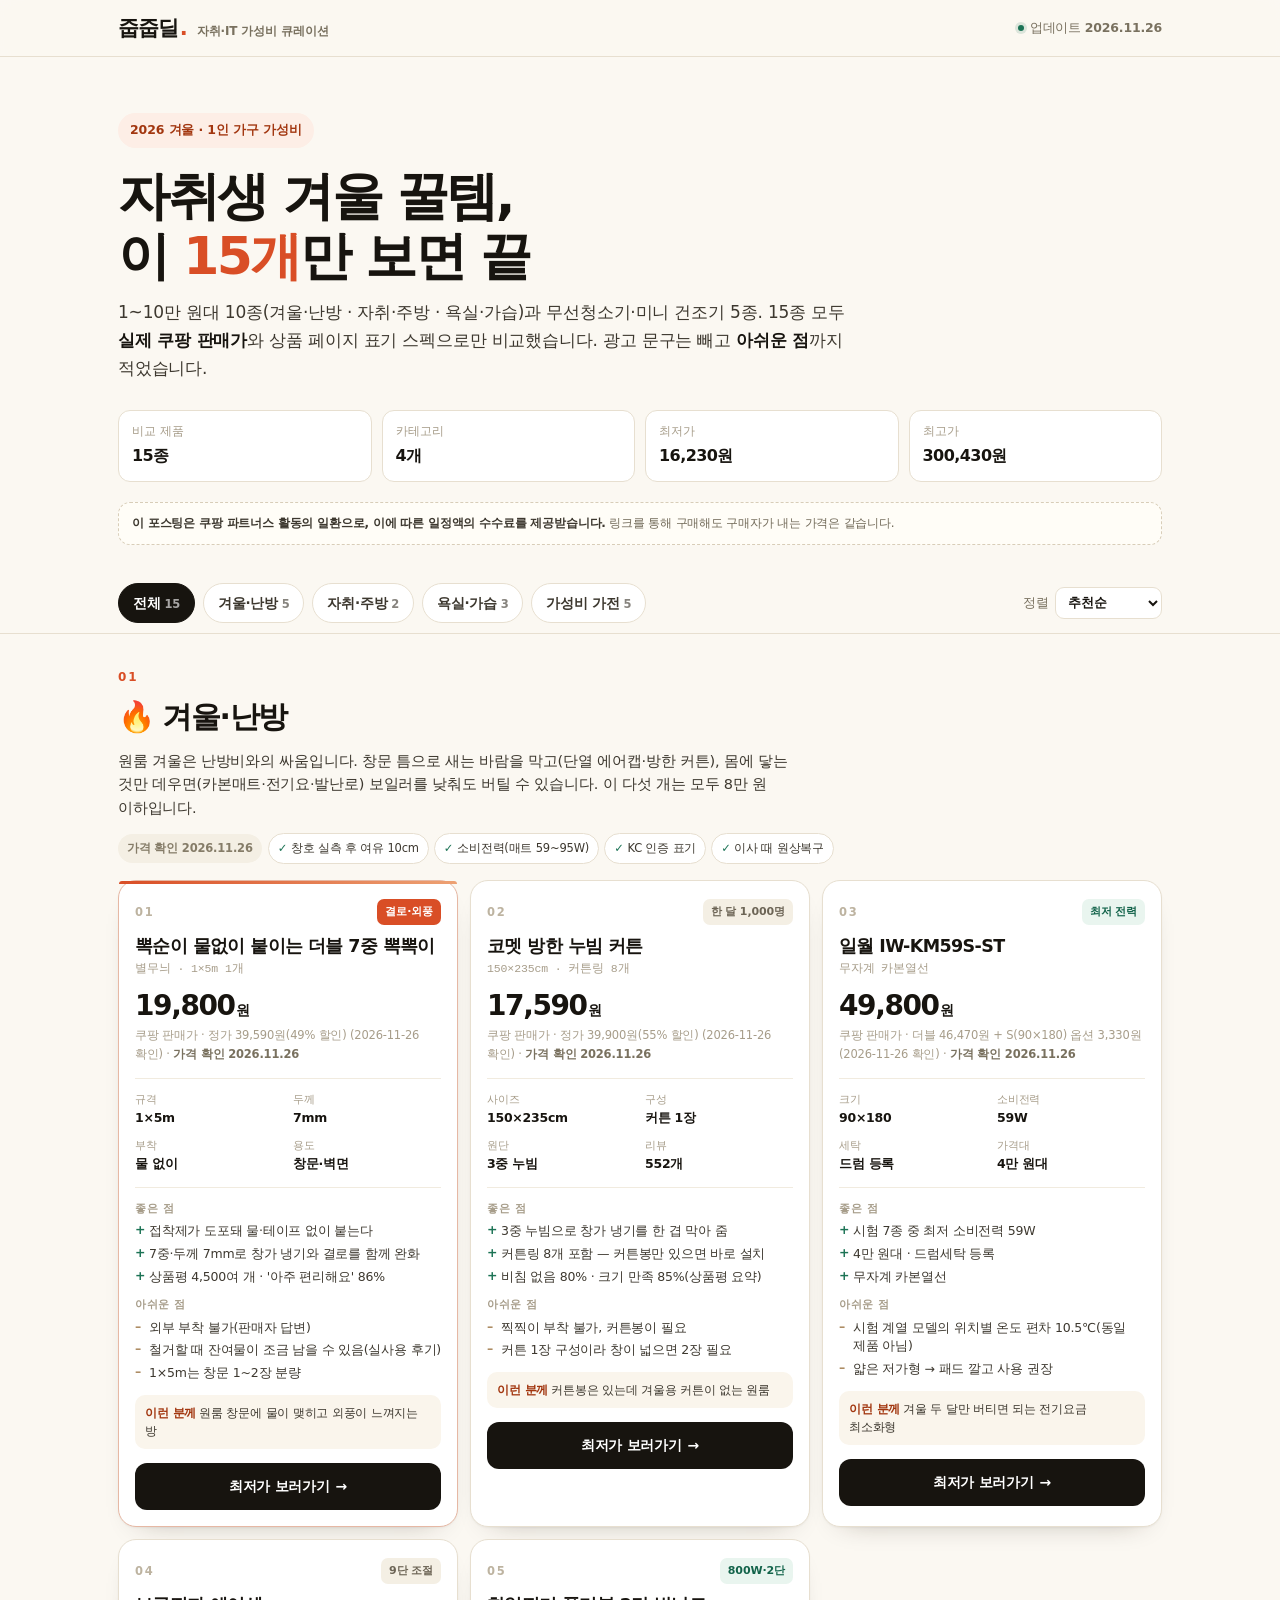
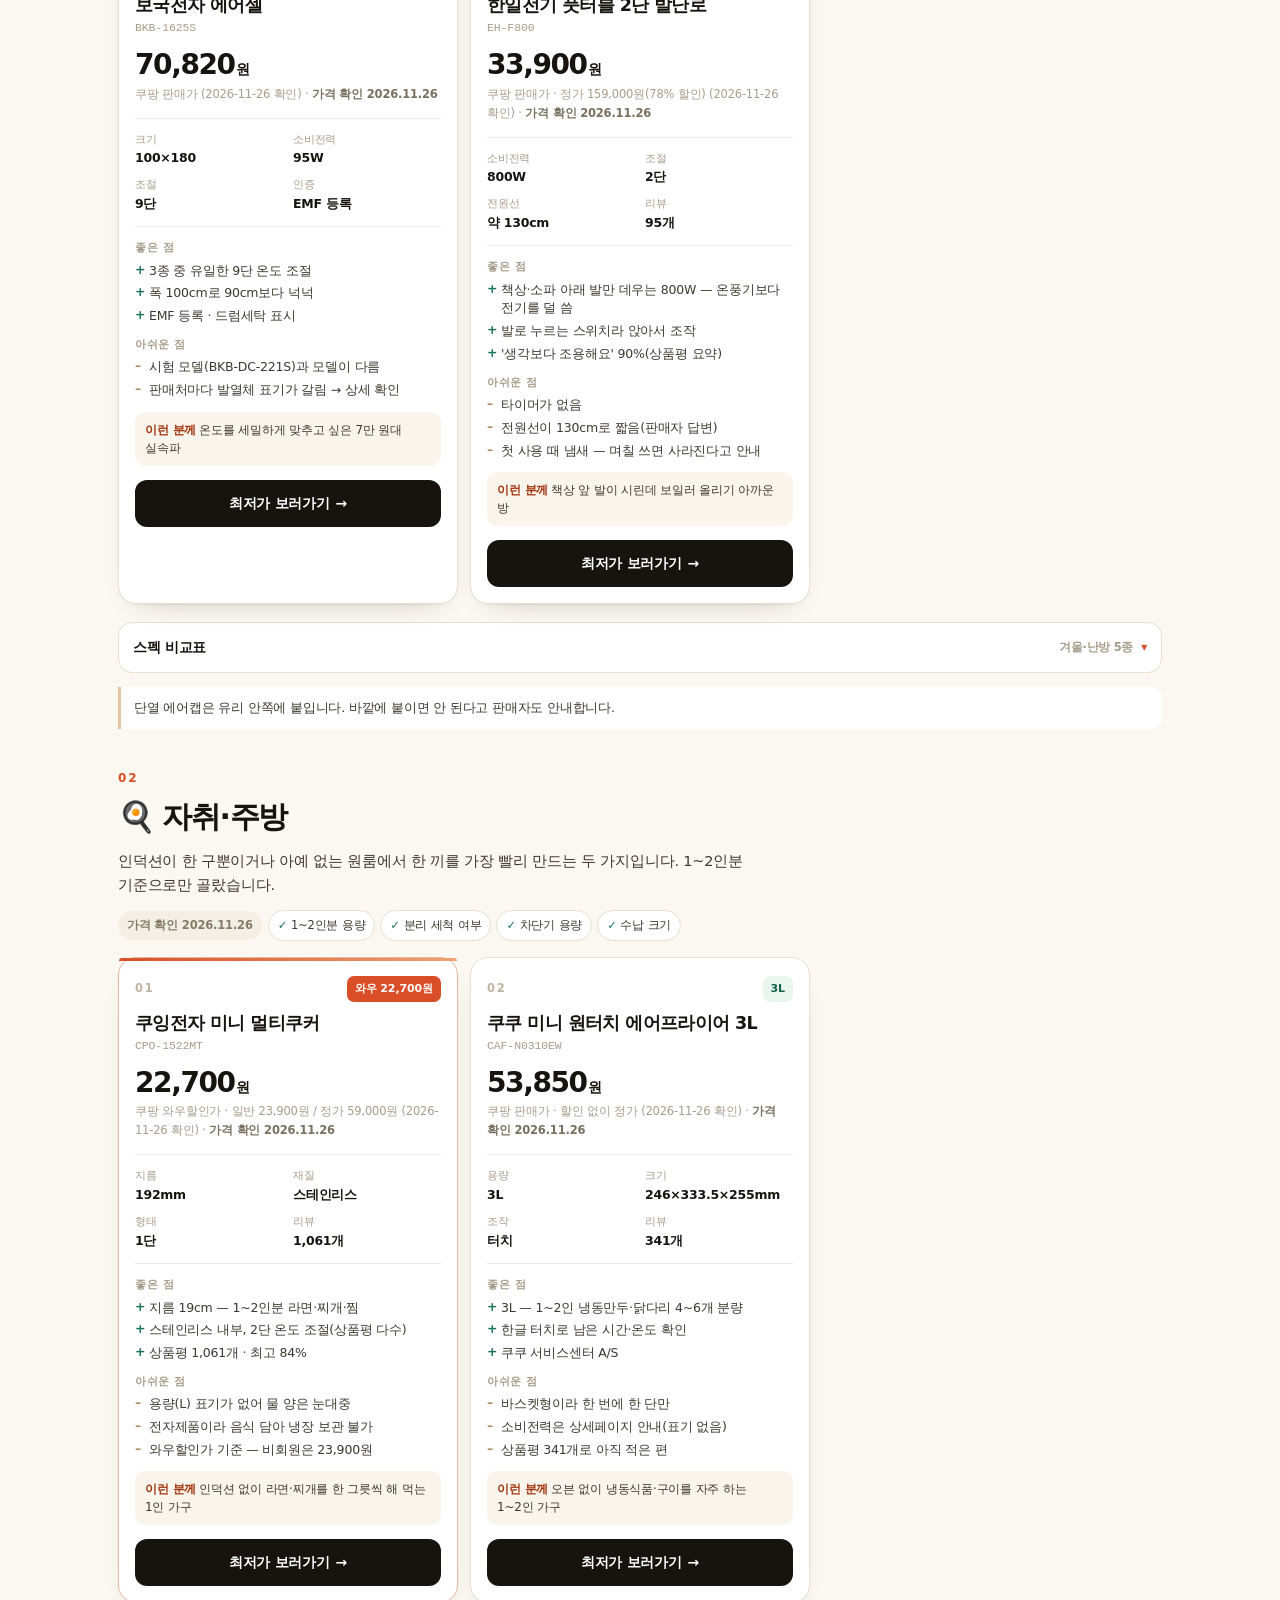
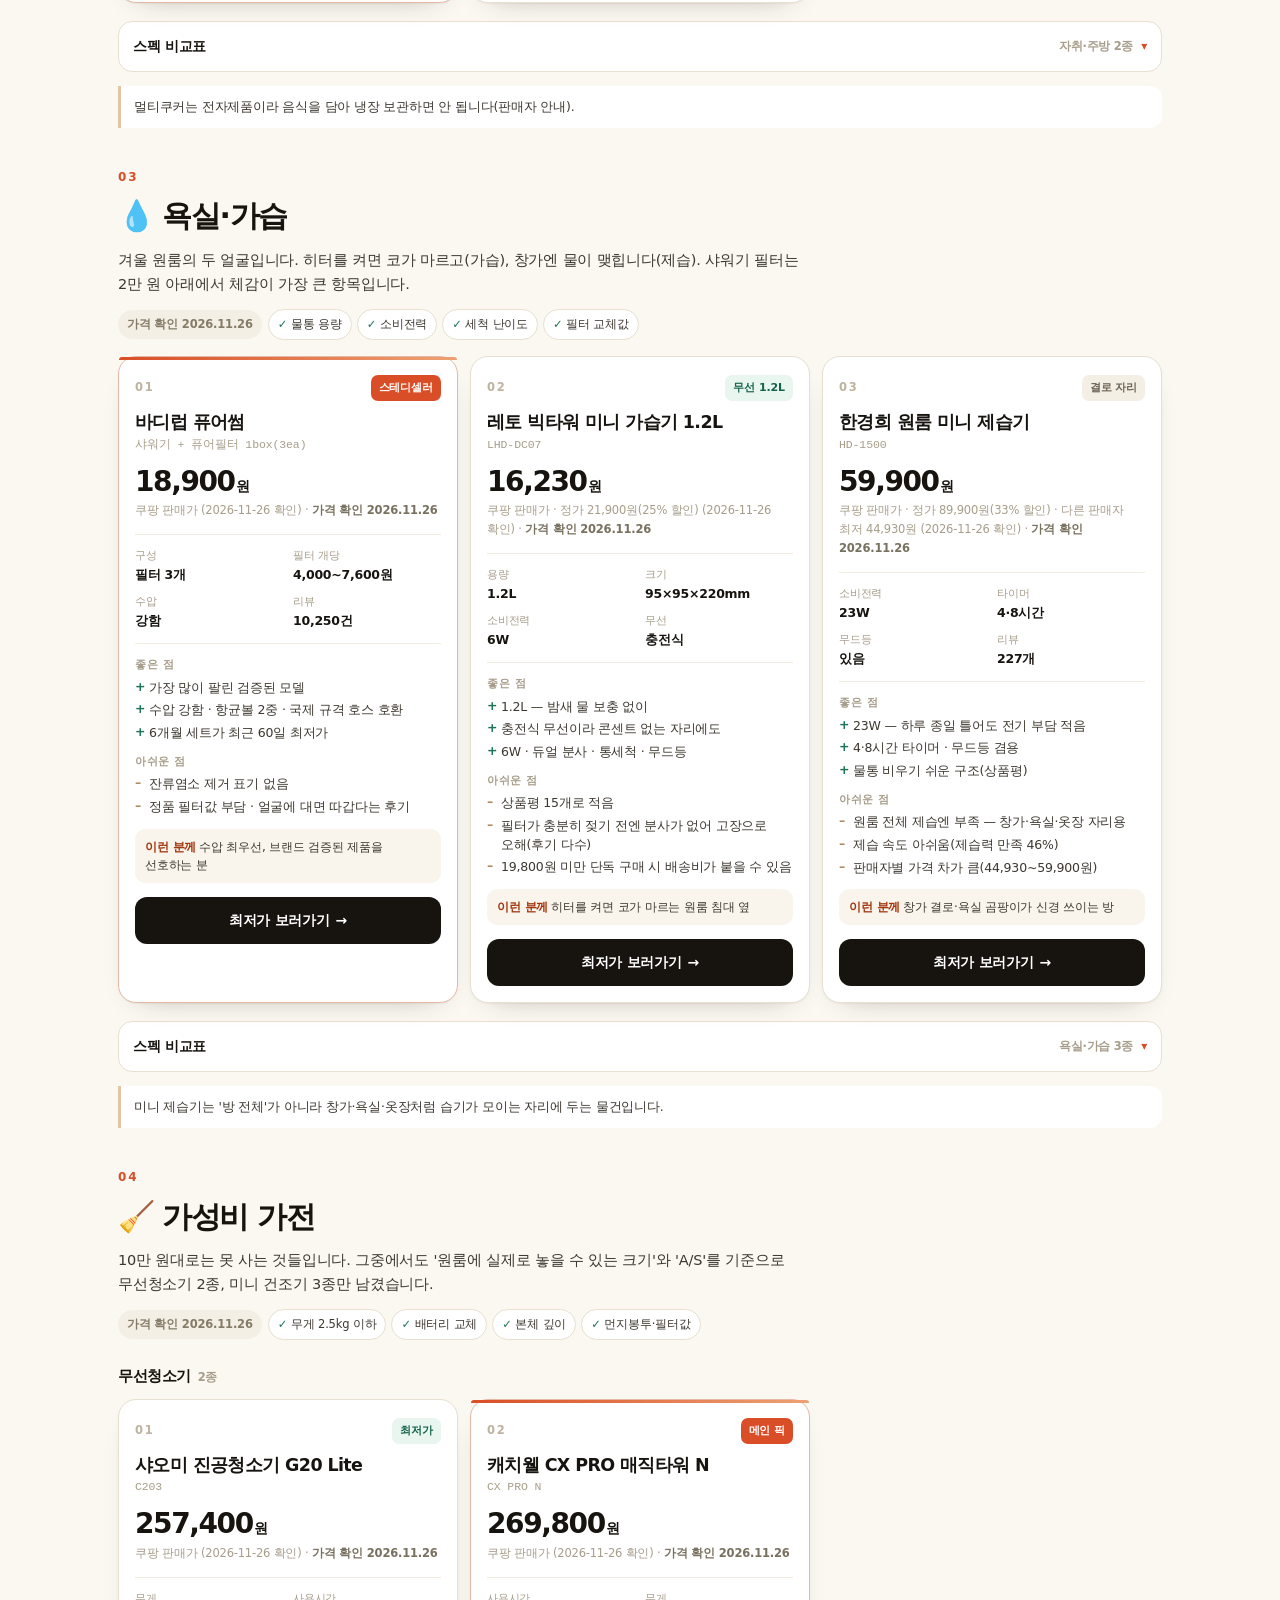
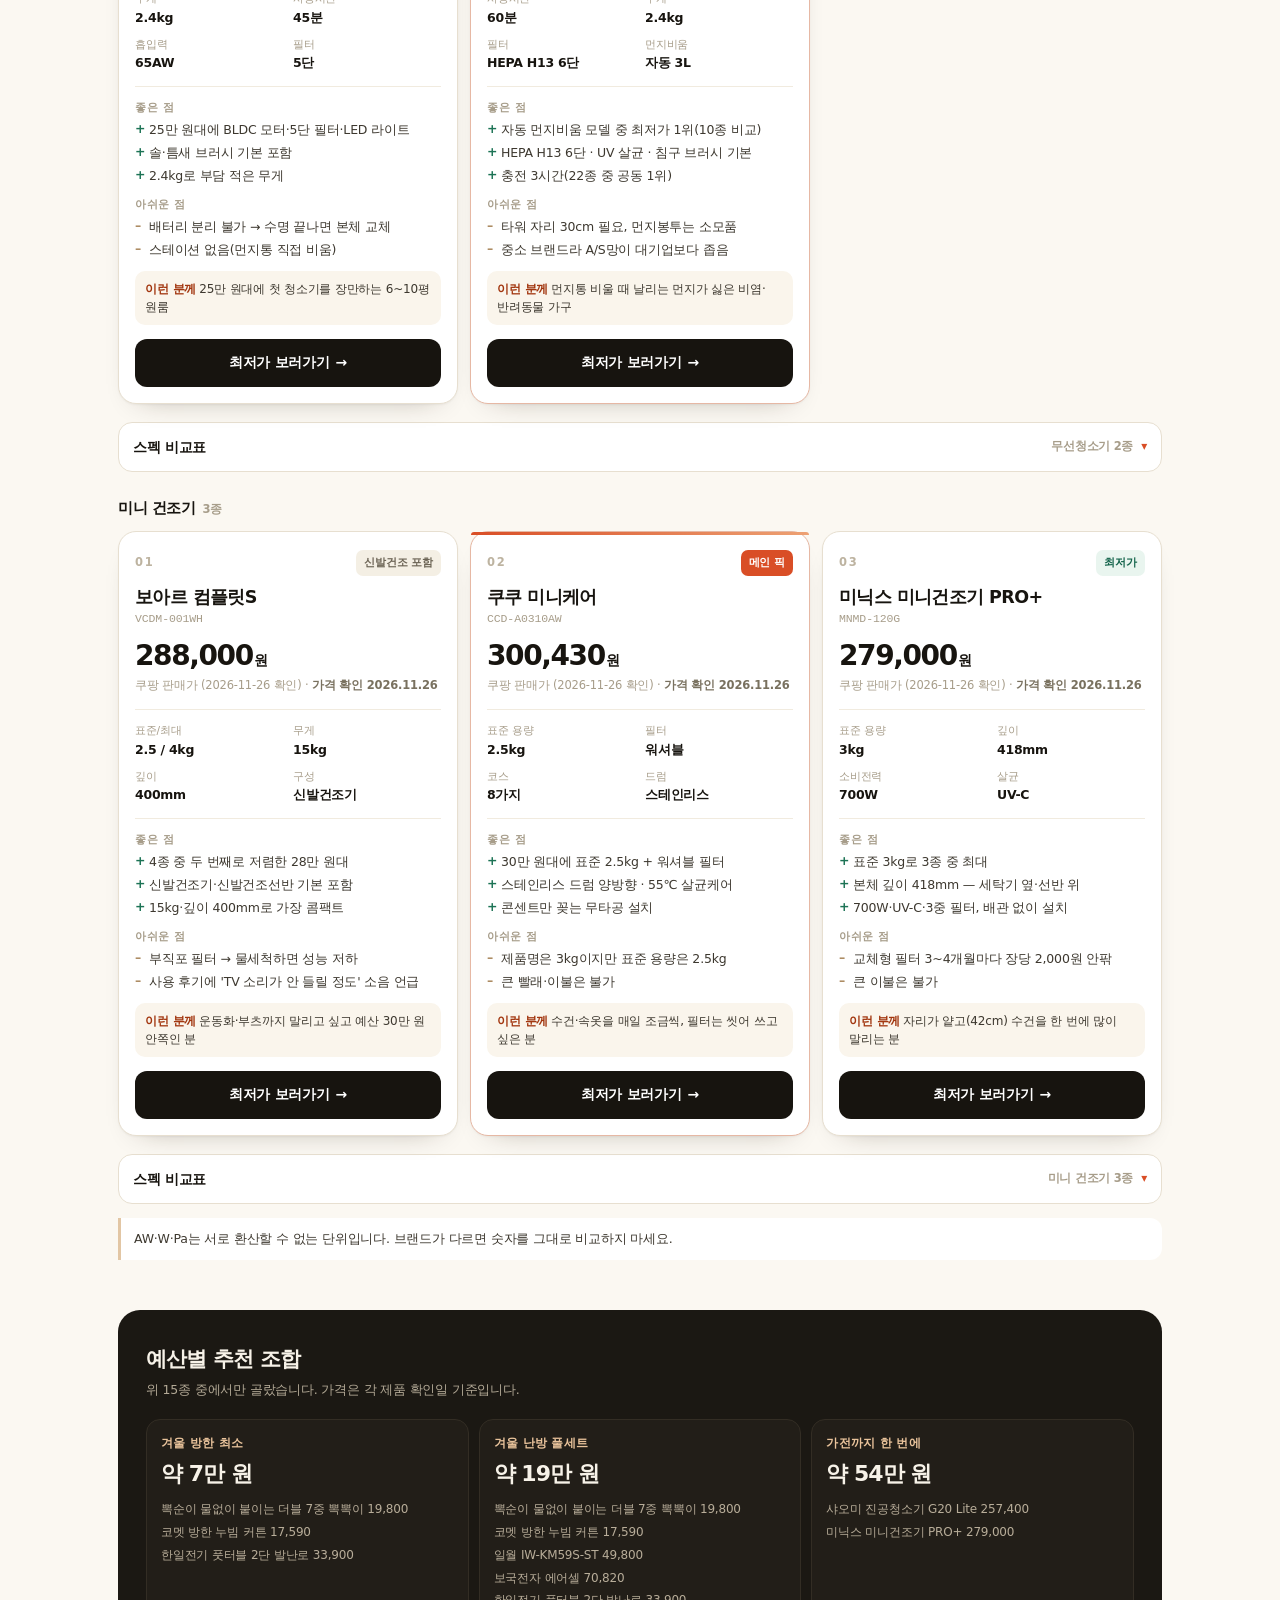
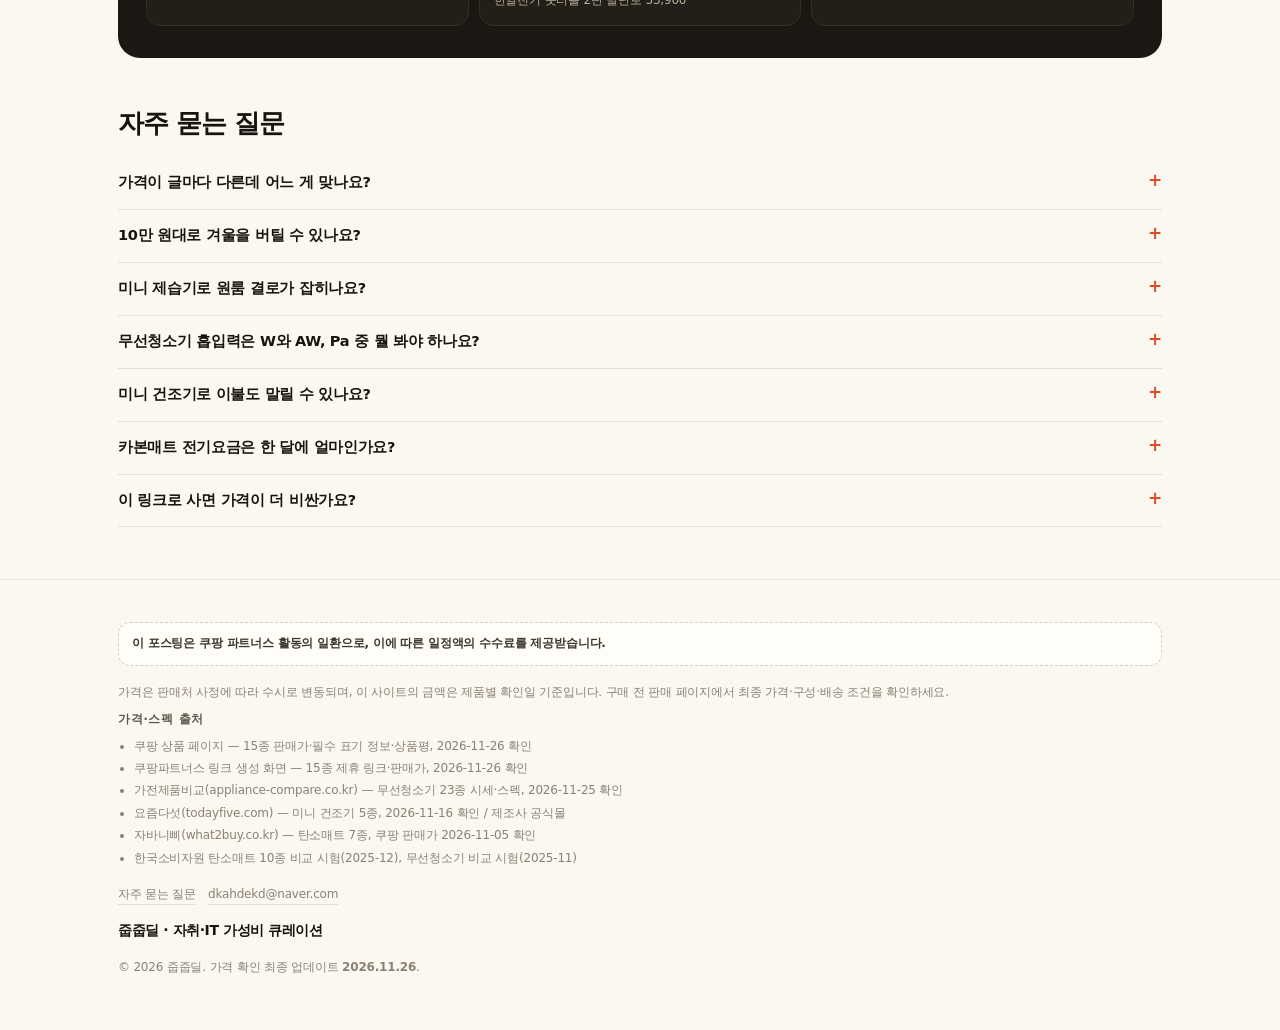
==== commit b4b33734: "15종 개편: 1~10만 원대 10종(겨울·난방 5·주방 2·욕실가습 3) + 가전 5종, 비교표 접기·필터 개수 표시 - 신규 7종은 쿠팡파트너스 상품검색/링크 생성으로 실제 상" ====
--- a/index.html
+++ b/index.html
@@ -3,23 +3,23 @@
 <head>
 <meta charset="utf-8">
 <meta name="viewport" content="width=device-width, initial-scale=1">
-<title>줍줍딜 · 자취생 필수템 12종 실제 가격 비교</title>
-<meta id="metaDesc" name="description" content="자취·1인 가구 필수템 12종을 실제 판매가와 제조사 공표 스펙으로 비교합니다. 무선청소기·미니 건조기·카본매트·필터 샤워기.">
+<title>줍줍딜 · 자취생 겨울 꿀템 15종 실제 가격 비교</title>
+<meta id="metaDesc" name="description" content="자취·1인 가구 겨울 꿀템 15종을 실제 쿠팡 판매가로 비교합니다. 1~10만 원대 10종(겨울·난방, 자취·주방, 욕실·가습)과 무선청소기·미니 건조기 5종.">
 <meta name="robots" content="index,follow,max-image-preview:large">
 <meta name="theme-color" content="#fbf8f2">
 <meta property="og:type" content="website">
-<meta property="og:title" content="줍줍딜 · 자취생 필수템 12종 실제 가격 비교">
-<meta property="og:description" content="무선청소기·미니건조기·카본매트·필터샤워기, 2026년 11월 실제 판매가 기준 비교표.">
+<meta property="og:title" content="줍줍딜 · 자취생 겨울 꿀템 15종 실제 가격 비교">
+<meta property="og:description" content="10만 원 이하 겨울·주방·욕실 꿀템 10종 + 가전 5종, 2026년 11월 실제 판매가 기준 비교표.">
 <meta property="og:url" content="https://wodnr2295-design.github.io/jupjup-deal/">
 <meta property="og:site_name" content="줍줍딜">
 <meta property="og:locale" content="ko_KR">
 <meta property="og:image" content="https://wodnr2295-design.github.io/jupjup-deal/assets/og.png">
 <meta property="og:image:width" content="1200">
 <meta property="og:image:height" content="630">
-<meta property="og:image:alt" content="줍줍딜 — 자취생 필수템 12종 실제 가격 비교">
+<meta property="og:image:alt" content="줍줍딜 — 자취생 겨울 꿀템 15종 실제 가격 비교">
 <meta name="twitter:card" content="summary_large_image">
-<meta name="twitter:title" content="줍줍딜 · 자취생 필수템 12종 실제 가격 비교">
-<meta name="twitter:description" content="무선청소기·미니건조기·카본매트·필터샤워기, 2026년 11월 실제 판매가 기준 비교표.">
+<meta name="twitter:title" content="줍줍딜 · 자취생 겨울 꿀템 15종 실제 가격 비교">
+<meta name="twitter:description" content="10만 원 이하 겨울·주방·욕실 꿀템 10종 + 가전 5종, 2026년 11월 실제 판매가 기준 비교표.">
 <meta name="twitter:image" content="https://wodnr2295-design.github.io/jupjup-deal/assets/og.png">
 <link rel="canonical" href="https://wodnr2295-design.github.io/jupjup-deal/">
 <link rel="icon" href="favicon.svg" type="image/svg+xml">
@@ -40,7 +40,7 @@
   "alternateName": "자취·IT 가성비 큐레이션",
   "url": "https://wodnr2295-design.github.io/jupjup-deal/",
   "inLanguage": "ko-KR",
-  "description": "자취·1인 가구 필수템 12종을 실제 판매가와 제조사 공표 스펙으로 비교합니다. 무선청소기·미니 건조기·카본매트·필터 샤워기."
+  "description": "자취·1인 가구 겨울 꿀템 15종을 실제 쿠팡 판매가로 비교합니다. 1~10만 원대 10종과 무선청소기·미니 건조기 5종."
 }
 </script>
 </head>
@@ -63,17 +63,17 @@
   <div class="wrap">
     <section class="hero">
       <span class="kicker">2026 겨울 · 1인 가구 가성비</span>
-      <h1>자취생 필수템,<br>이 <em>12개</em>만 보면 끝</h1>
+      <h1>자취생 겨울 꿀템,<br>이 <em>15개</em>만 보면 끝</h1>
       <p class="hero__lede">
-        무선청소기·미니 건조기·카본매트·필터 샤워기. 각 카테고리 3종씩, <b>실제 판매가</b>와 제조사 공표 스펙으로만 비교했습니다.
+        1~10만 원대 10종(겨울·난방 · 자취·주방 · 욕실·가습)과 무선청소기·미니 건조기 5종. 15종 모두 <b>실제 쿠팡 판매가</b>와 상품 페이지 표기 스펙으로만 비교했습니다.
         광고 문구는 빼고 <b>아쉬운 점</b>까지 적었습니다.
       </p>
 
       <dl class="stats">
-        <div class="stat"><dt>비교 제품</dt><dd id="statCount">12종</dd></div>
+        <div class="stat"><dt>비교 제품</dt><dd id="statCount">15종</dd></div>
         <div class="stat"><dt>카테고리</dt><dd id="statCat">4개</dd></div>
-        <div class="stat"><dt>최저가</dt><dd id="statMin">8,900원</dd></div>
-        <div class="stat"><dt>최고가</dt><dd id="statMax">432,380원</dd></div>
+        <div class="stat"><dt>최저가</dt><dd id="statMin">16,230원</dd></div>
+        <div class="stat"><dt>최고가</dt><dd id="statMax">300,430원</dd></div>
       </dl>
 
       <p class="disclosure disclosure--top" id="disclosureTop">
@@ -106,7 +106,7 @@
 
     <section class="budget" aria-labelledby="budgetTitle">
       <h2 id="budgetTitle">예산별 추천 조합</h2>
-      <p class="sub">위 12종 중에서만 골랐습니다. 가격은 각 제품 확인일 기준입니다.</p>
+      <p class="sub">위 15종 중에서만 골랐습니다. 가격은 각 제품 확인일 기준입니다.</p>
       <div class="budget__grid" id="budgetGrid"></div>
     </section>
 
--- a/assets/style.css
+++ b/assets/style.css
@@ -246,20 +246,41 @@
 
 /* ---------- table ---------- */
 .table-wrap{margin-top:18px}
+.spec{
+  margin-top:18px; border:1px solid var(--line); border-radius:14px;
+  background:var(--card); overflow:hidden;
+}
+.spec > summary{
+  list-style:none; cursor:pointer; display:flex; align-items:center; gap:8px;
+  padding:13px 14px; font-size:13.5px; font-weight:800; letter-spacing:-.02em;
+}
+.spec > summary::-webkit-details-marker{display:none}
+.spec__t{color:var(--ink)}
+.spec__n{margin-left:auto; font-size:11.5px; font-weight:700; color:var(--faint)}
+.spec > summary::after{content:"▾"; color:var(--accent); font-size:12px; font-weight:800}
+.spec[open] > summary::after{content:"▴"}
+.spec[open] > summary{border-bottom:1px solid var(--line-soft); background:#fffdf8}
+.spec .table-wrap{margin:0; padding:12px 12px 14px}
+.group{margin-top:24px}
+.group__title{
+  display:flex; align-items:baseline; gap:7px; margin:0 0 10px;
+  font-size:15px; font-weight:850; letter-spacing:-.03em;
+}
+.group__count{font-size:11.5px; font-weight:700; color:var(--faint)}
 .table-scroll{
   overflow-x:auto; -webkit-overflow-scrolling:touch;
   border:1px solid var(--line); border-radius:14px; background:var(--card);
 }
-table{border-collapse:collapse; width:100%; min-width:600px; font-size:12.5px}
+table{border-collapse:collapse; width:100%; min-width:620px; table-layout:fixed; font-size:12.5px}
 thead th{
   background:var(--paper-2); color:#5f5748; font-size:11.5px; font-weight:800;
   text-align:left; padding:10px 11px; border-bottom:1px solid var(--line); white-space:nowrap;
 }
-thead th:first-child{color:var(--faint); font-weight:700}
+thead th:first-child{color:var(--faint); font-weight:700; width:92px; white-space:normal}
 tbody th{
   text-align:left; font-weight:700; color:var(--muted); font-size:11.5px;
   padding:9px 11px; border-bottom:1px solid var(--line-soft);
-  background:#fdfbf6; white-space:nowrap;
+  background:#fdfbf6; white-space:normal; width:92px;
 }
 tbody td{
   padding:9px 11px; border-bottom:1px solid var(--line-soft); border-left:1px solid #f7f2e7;
@@ -294,14 +315,14 @@
 /* ---------- faq ---------- */
 .faq{padding:44px 0 8px}
 .faq h2{margin:0 0 12px; font-size:clamp(19px,4.6vw,26px); font-weight:850; letter-spacing:-.04em}
-details{border-bottom:1px solid var(--line); padding:14px 0}
-summary{
+.faq details{border-bottom:1px solid var(--line); padding:14px 0}
+.faq summary{
   cursor:pointer; list-style:none; display:flex; justify-content:space-between; gap:12px;
   font-size:14.5px; font-weight:750; letter-spacing:-.02em;
 }
-summary::-webkit-details-marker{display:none}
-summary::after{content:"+"; color:var(--accent); font-weight:800; font-size:17px; line-height:1.1}
-details[open] summary::after{content:"–"}
+.faq summary::-webkit-details-marker{display:none}
+.faq summary::after{content:"+"; color:var(--accent); font-weight:800; font-size:17px; line-height:1.1}
+.faq details[open] summary::after{content:"–"}
 .faq__body{font-size:13.5px; color:var(--ink-2); margin-top:8px; line-height:1.7}
 
 /* ---------- footer ---------- */
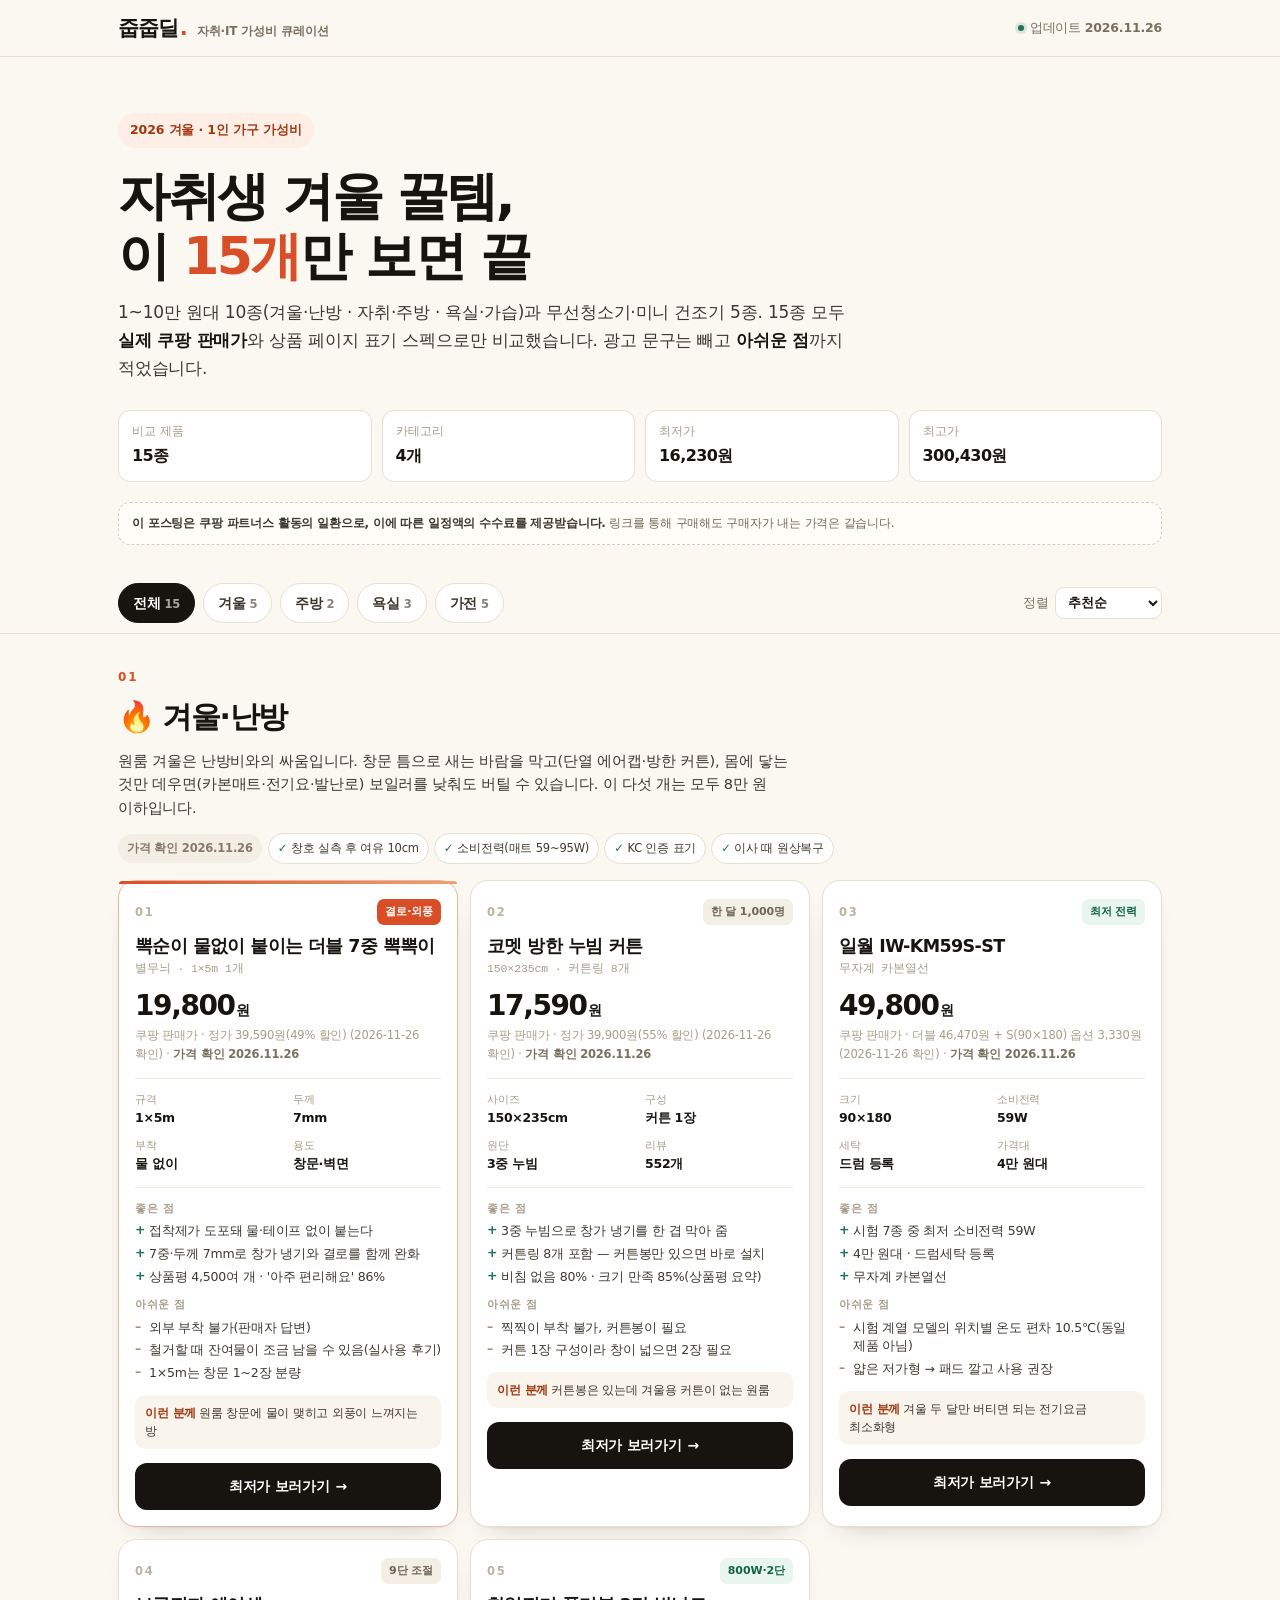
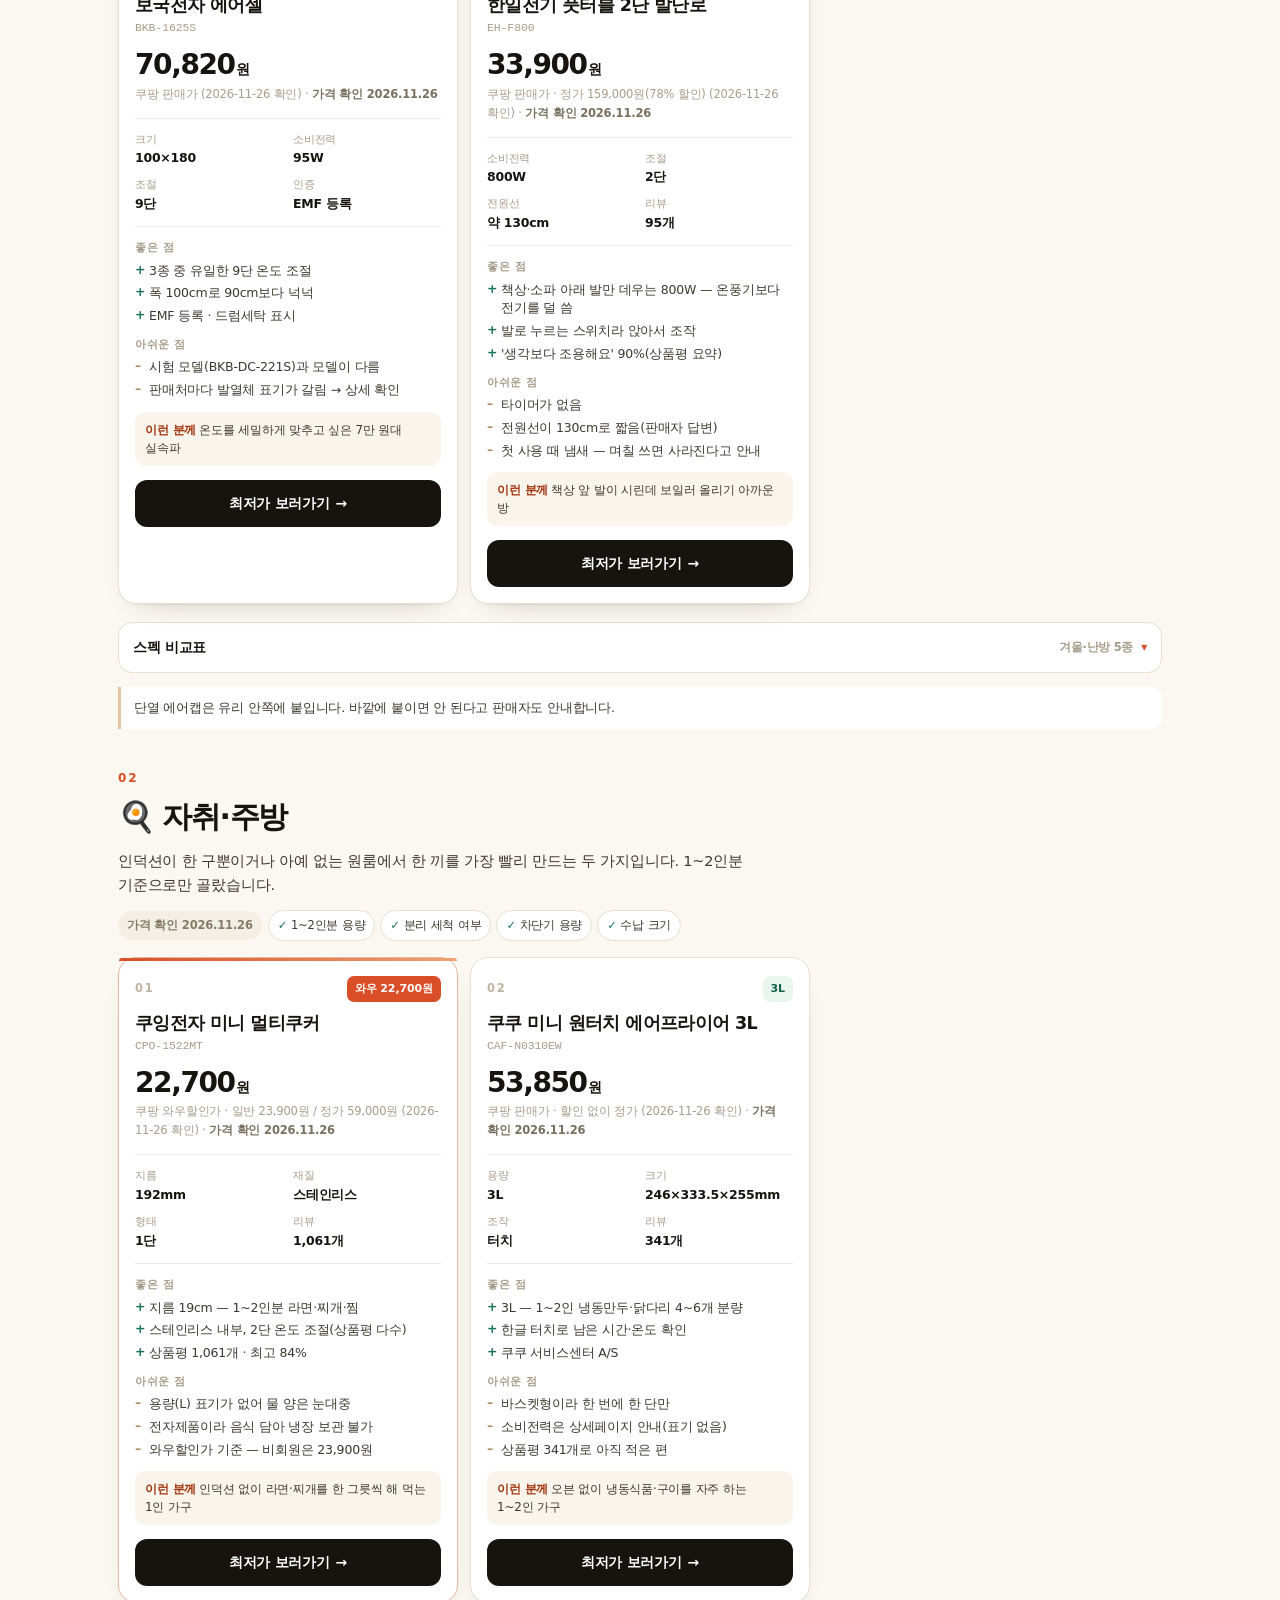
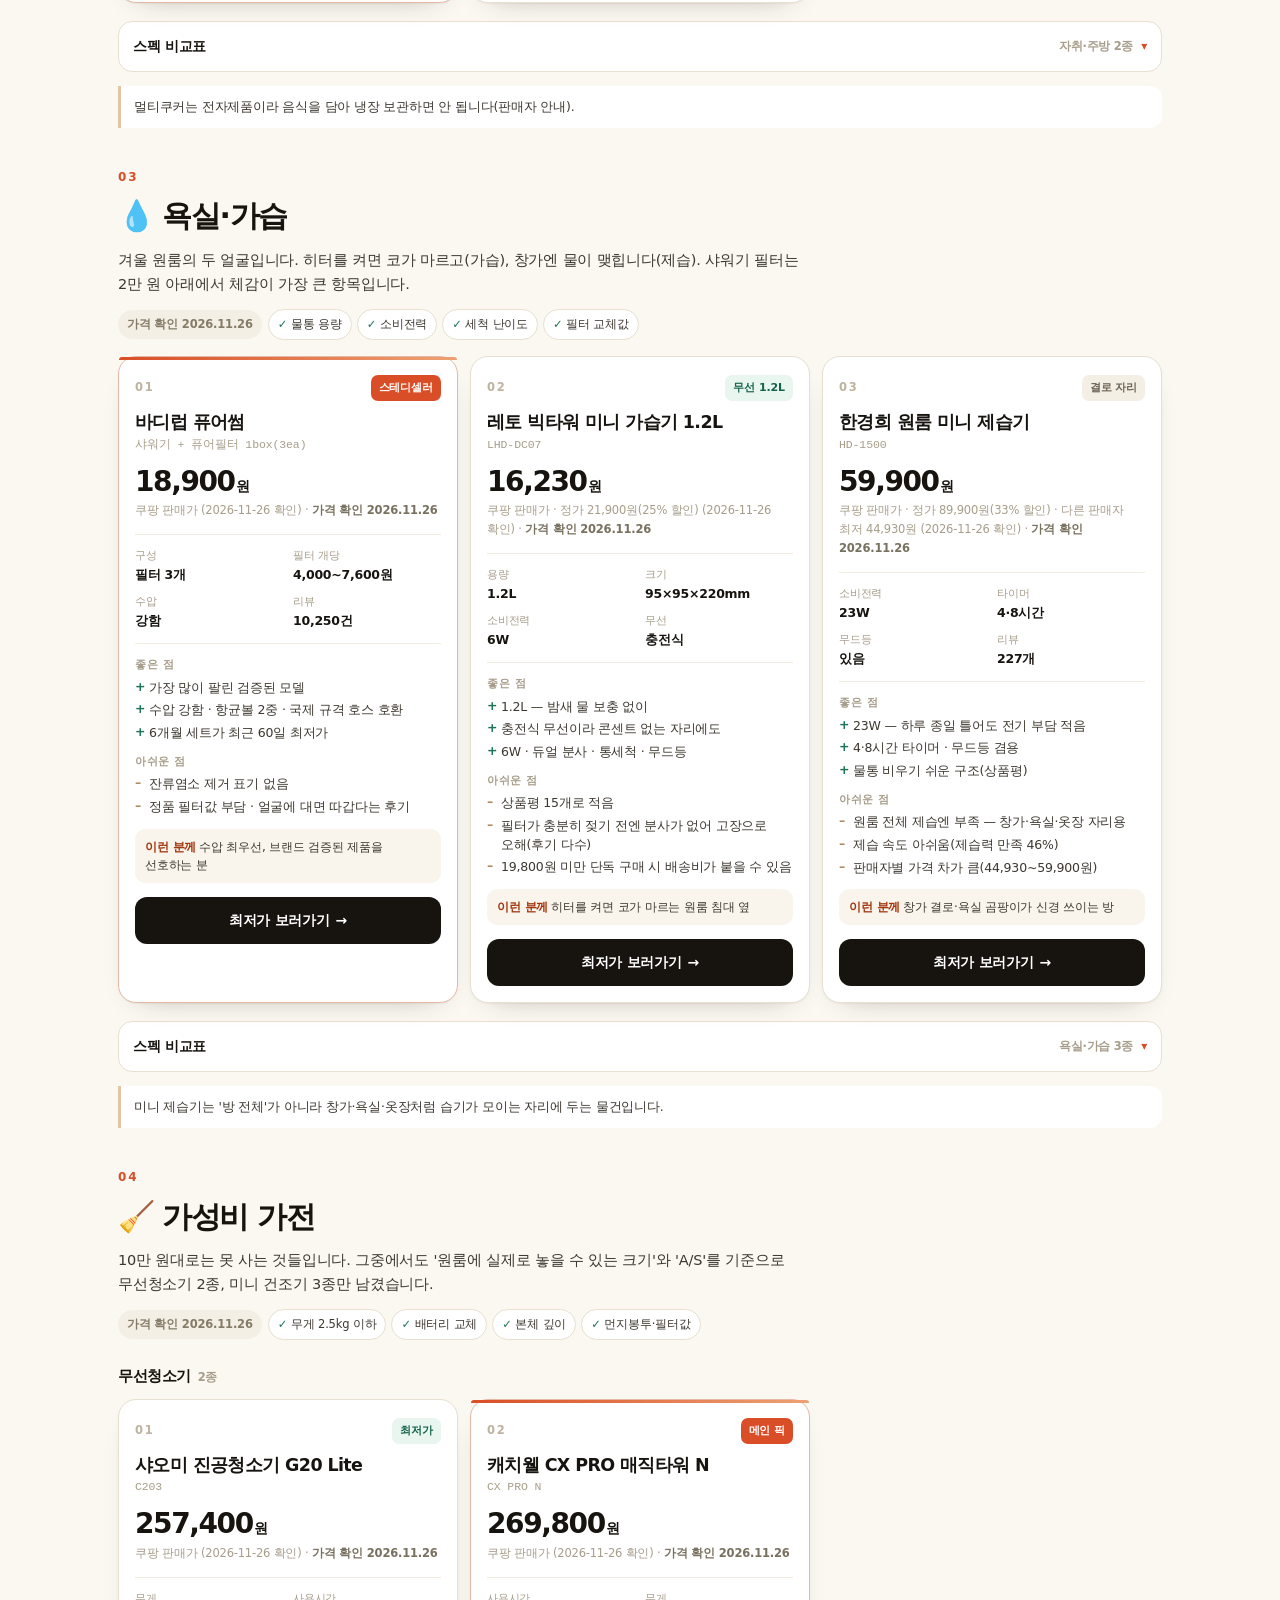
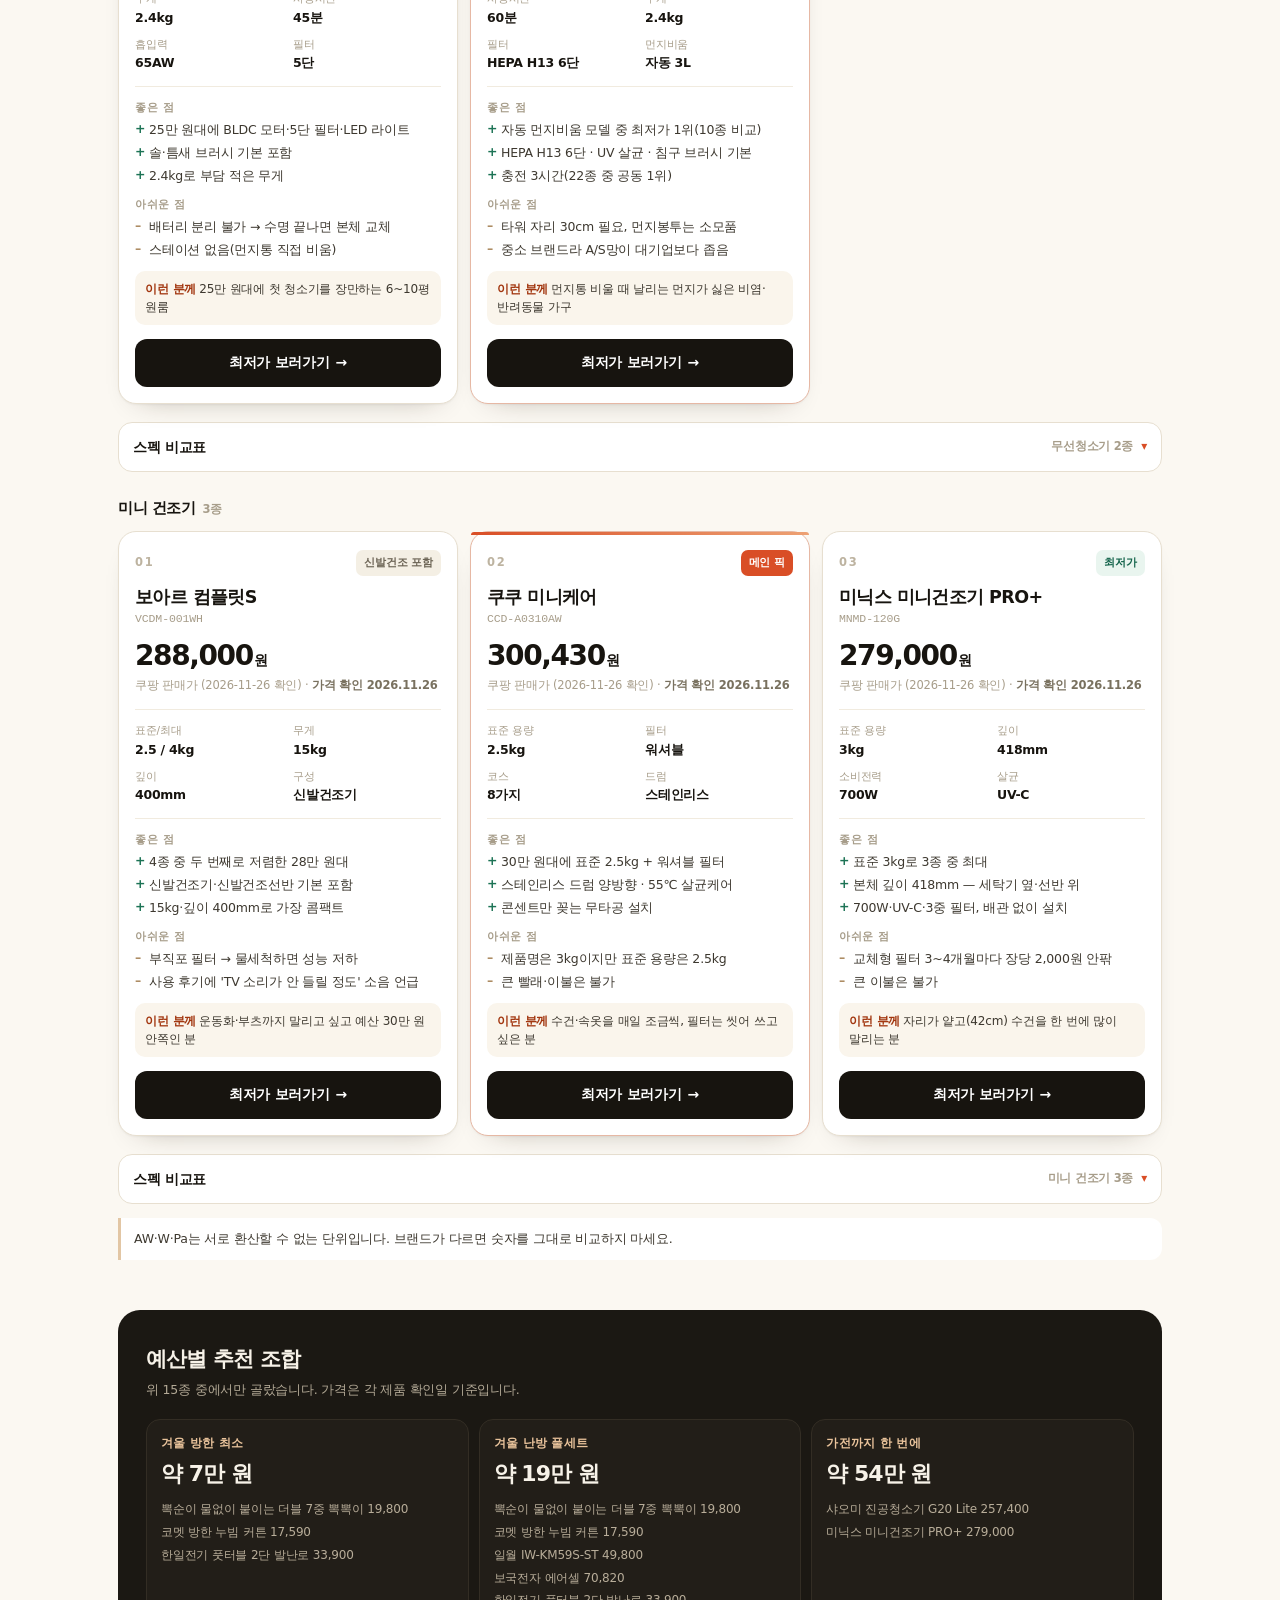
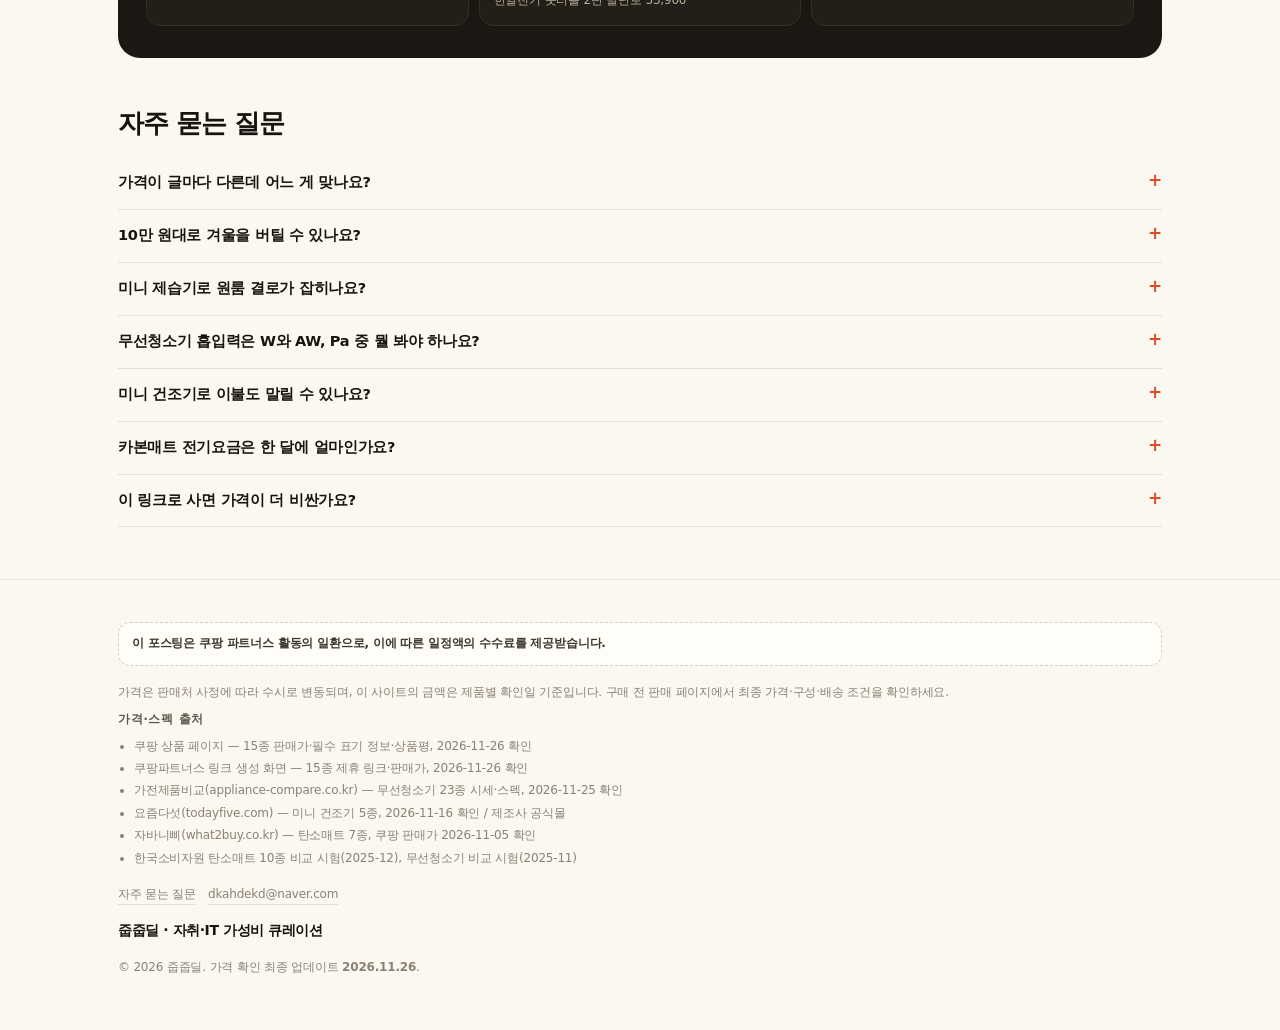
==== commit cced651b: "모바일 필터 바 정리: 칩 라벨을 짧게(겨울·주방·욕실·가전) 하고 정렬 라벨 숨겨 한 줄에 더 보이게" ====
--- a/index.html
+++ b/index.html
@@ -89,7 +89,7 @@
         <button class="chip" type="button" data-filter="all" aria-pressed="true">전체</button>
       </div>
       <label class="sort">
-        정렬
+        <span class="sort__t">정렬</span>
         <select id="sortSelect" aria-label="정렬 기준">
           <option value="pick">추천순</option>
           <option value="price-asc">가격 낮은순</option>
--- a/assets/style.css
+++ b/assets/style.css
@@ -150,6 +150,13 @@
   border:1px solid var(--line); background:var(--card); color:var(--ink);
   font-size:12.5px; font-weight:700; padding:7px 8px; border-radius:9px;
 }
+@media (max-width:600px){
+  .sort__t{display:none}
+  .filterbar__in{padding:9px 14px; gap:8px}
+  #chips{gap:6px}
+  .chip{font-size:12.5px; padding:7px 11px}
+  .chip__count{font-size:11px; margin-left:3px}
+}
 
 /* ---------- sections ---------- */
 main{padding-bottom:10px}
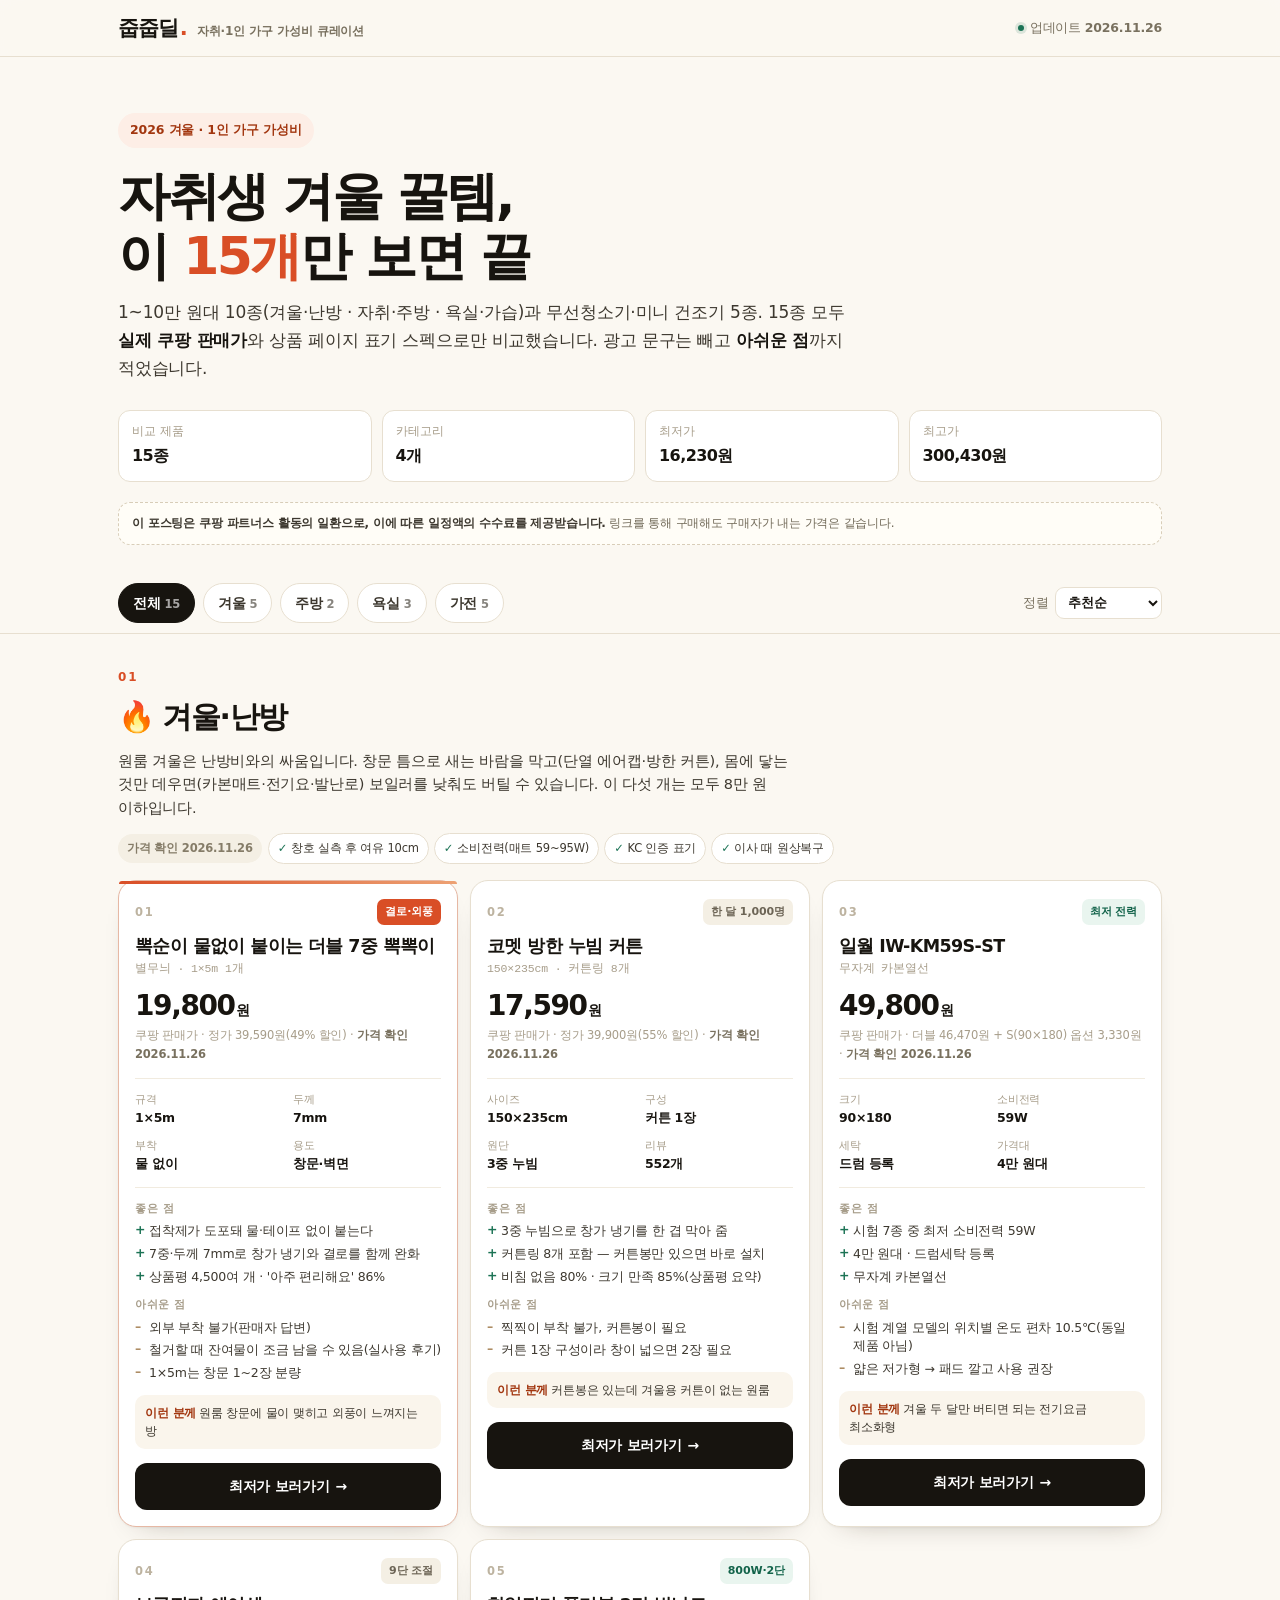
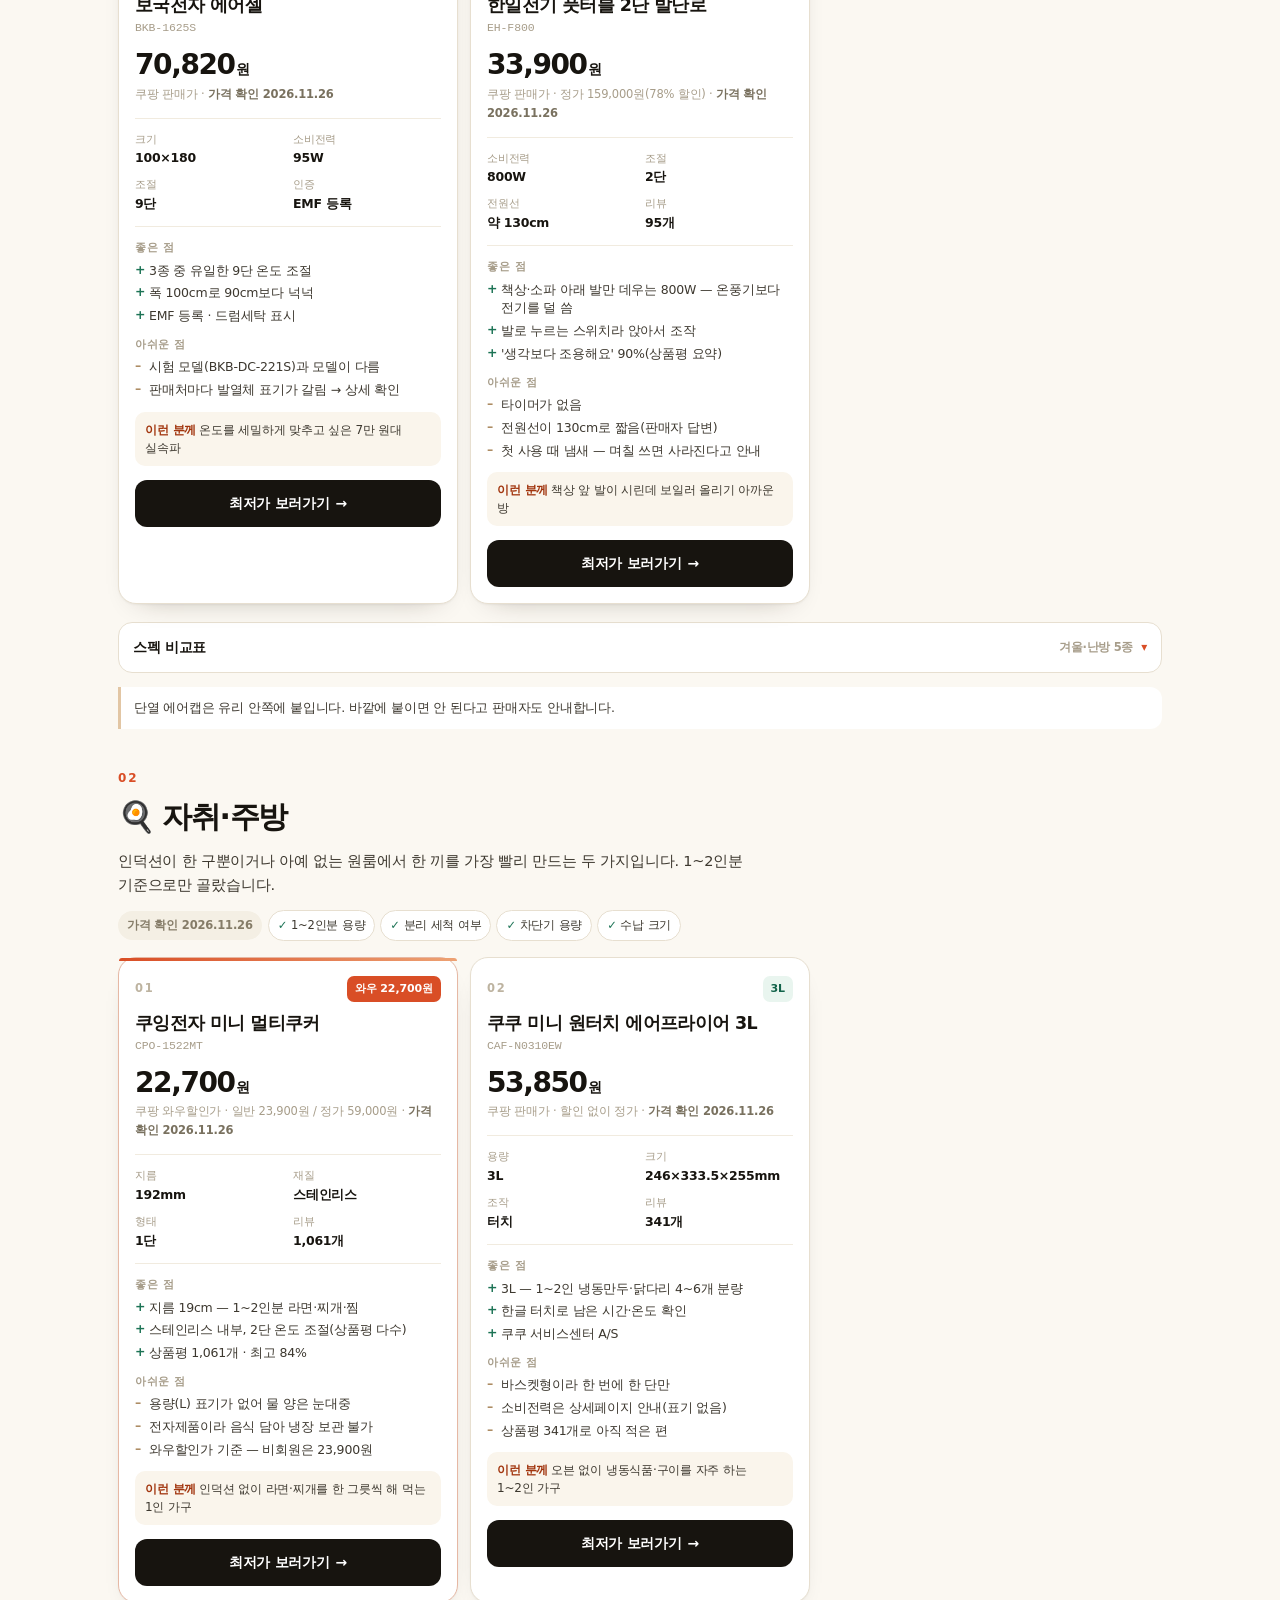
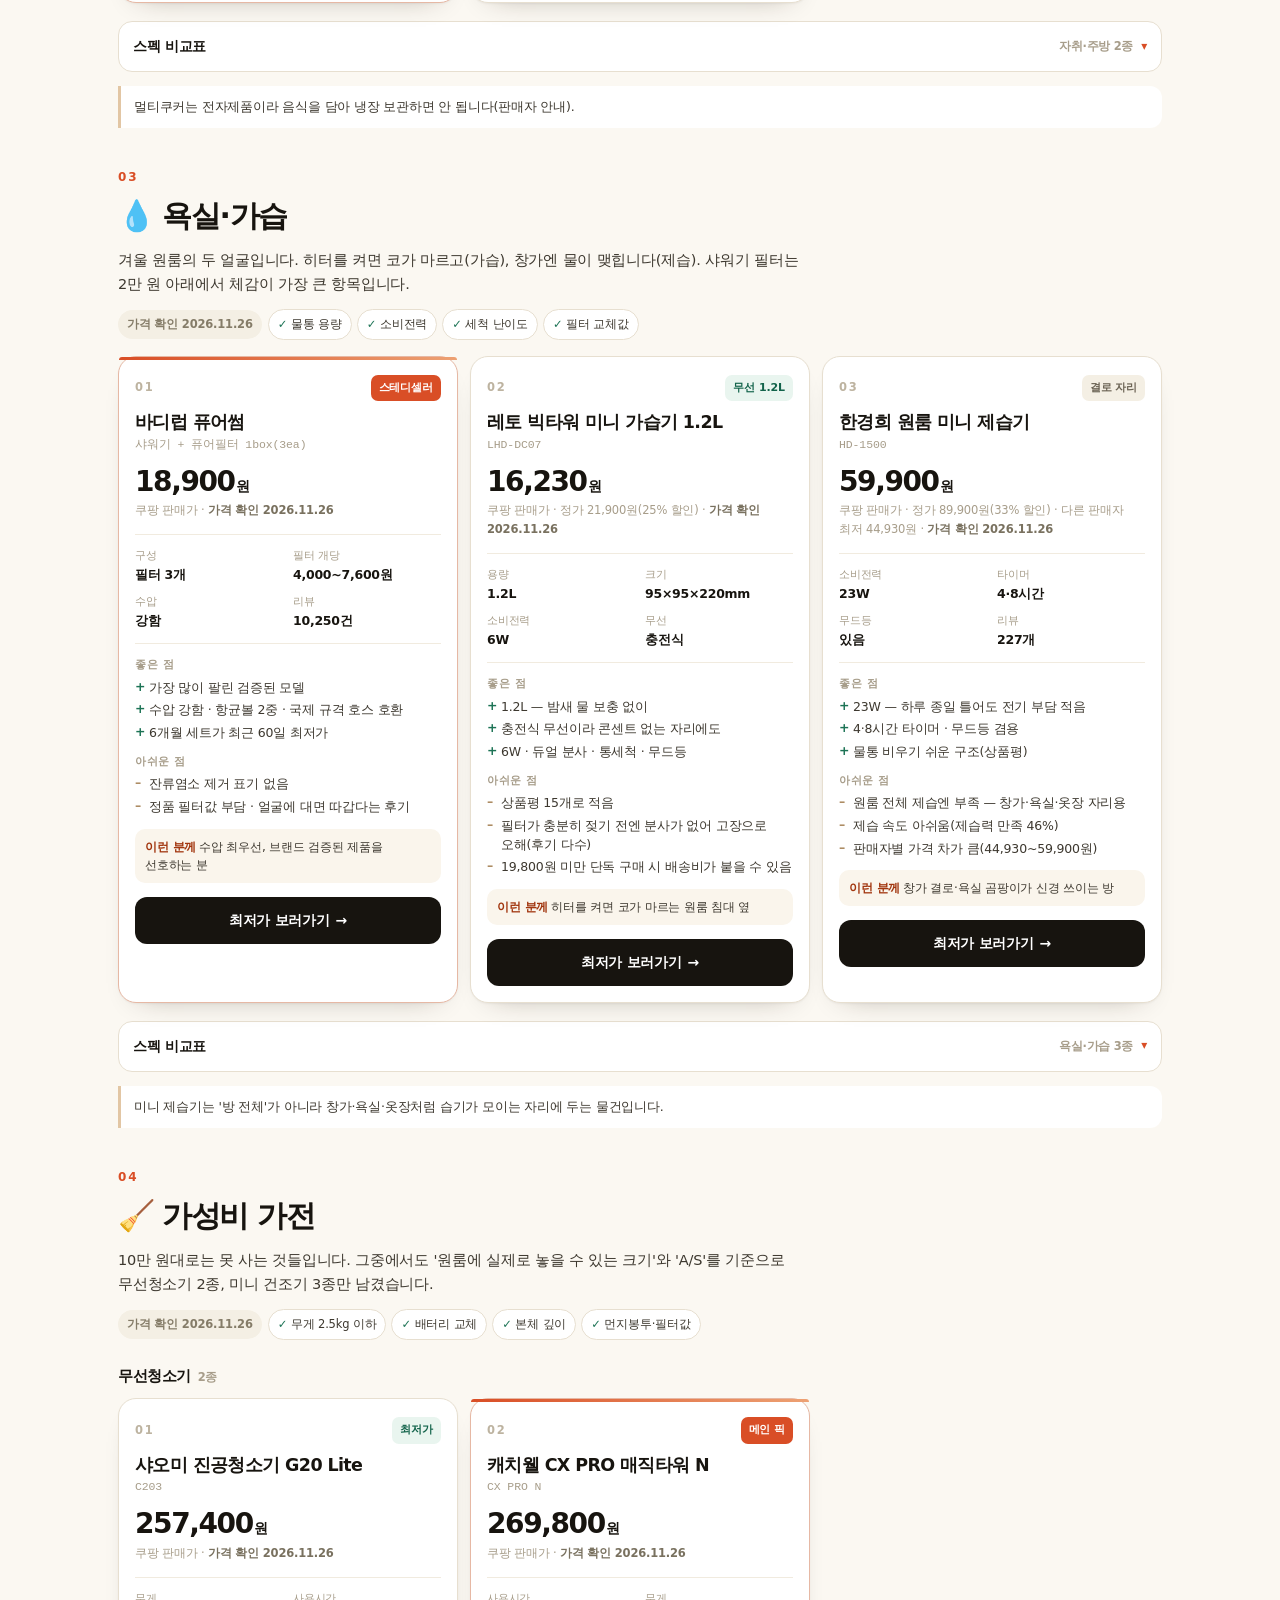
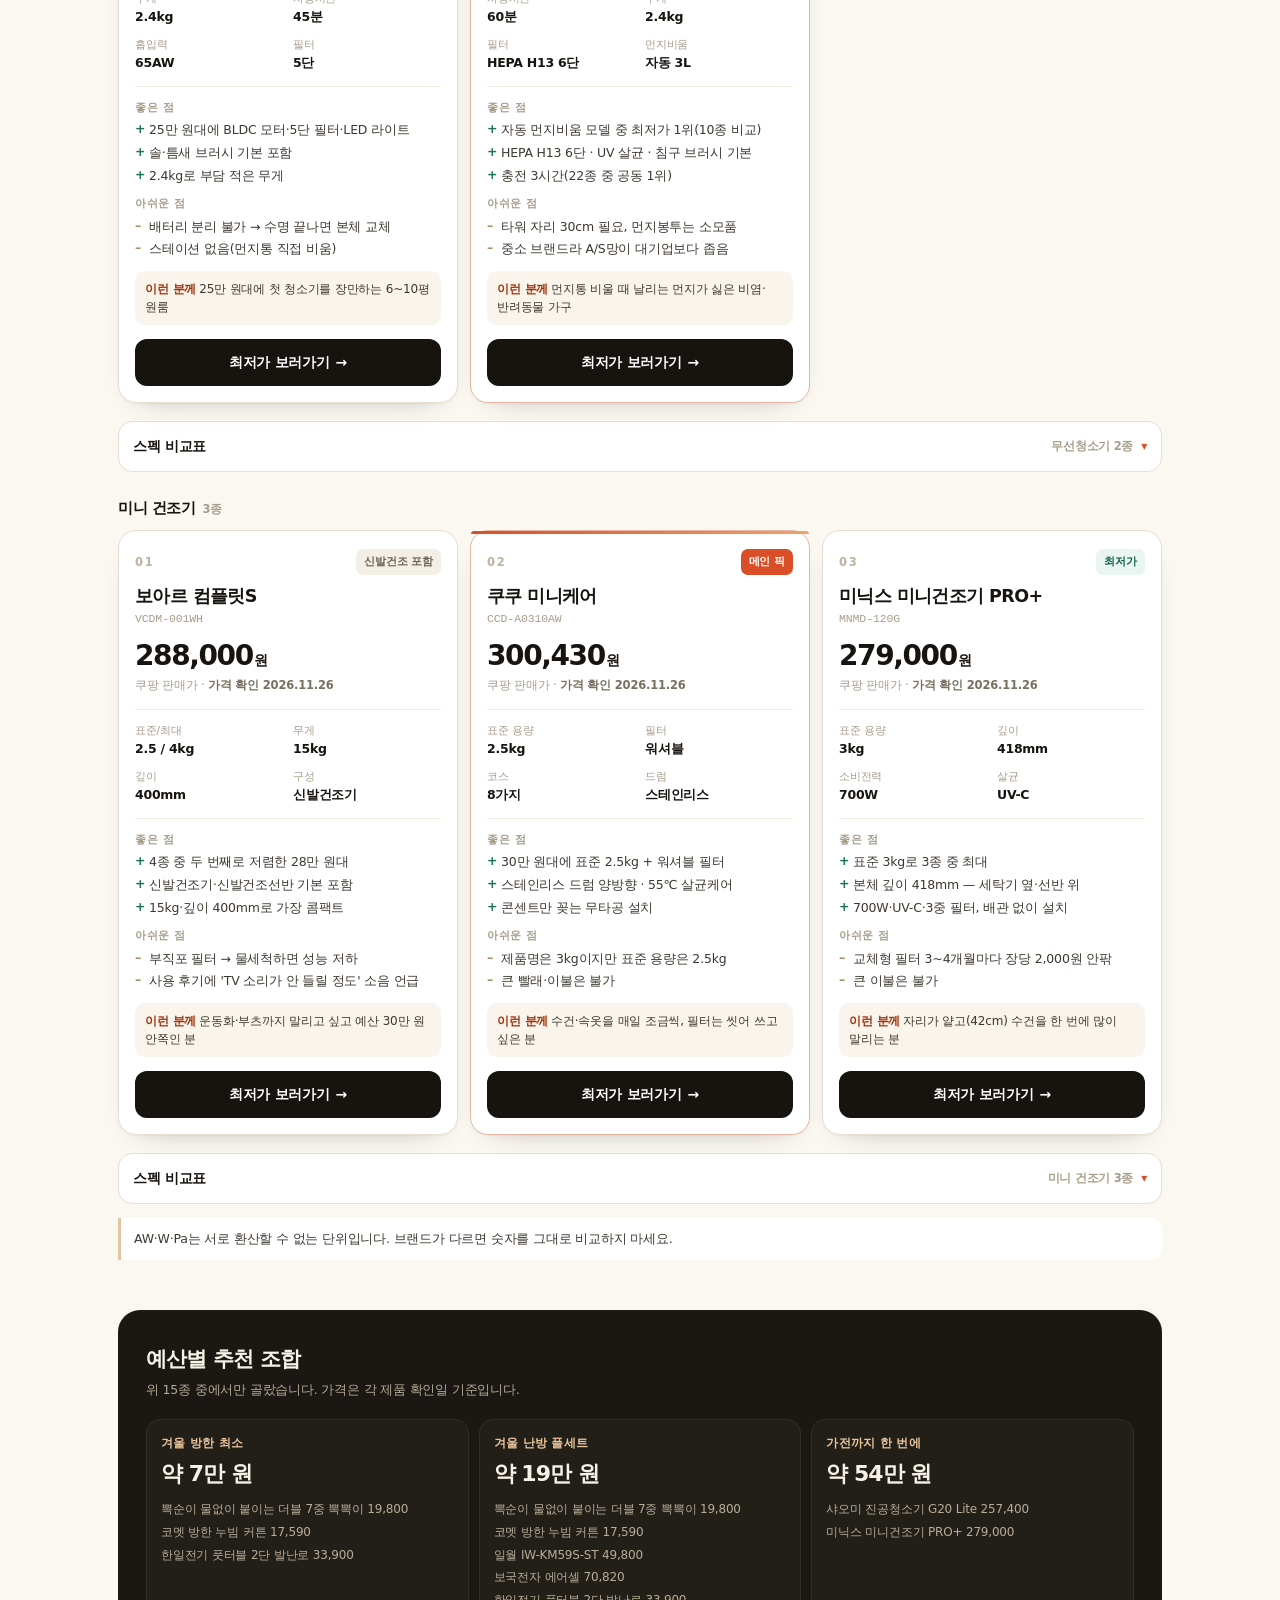
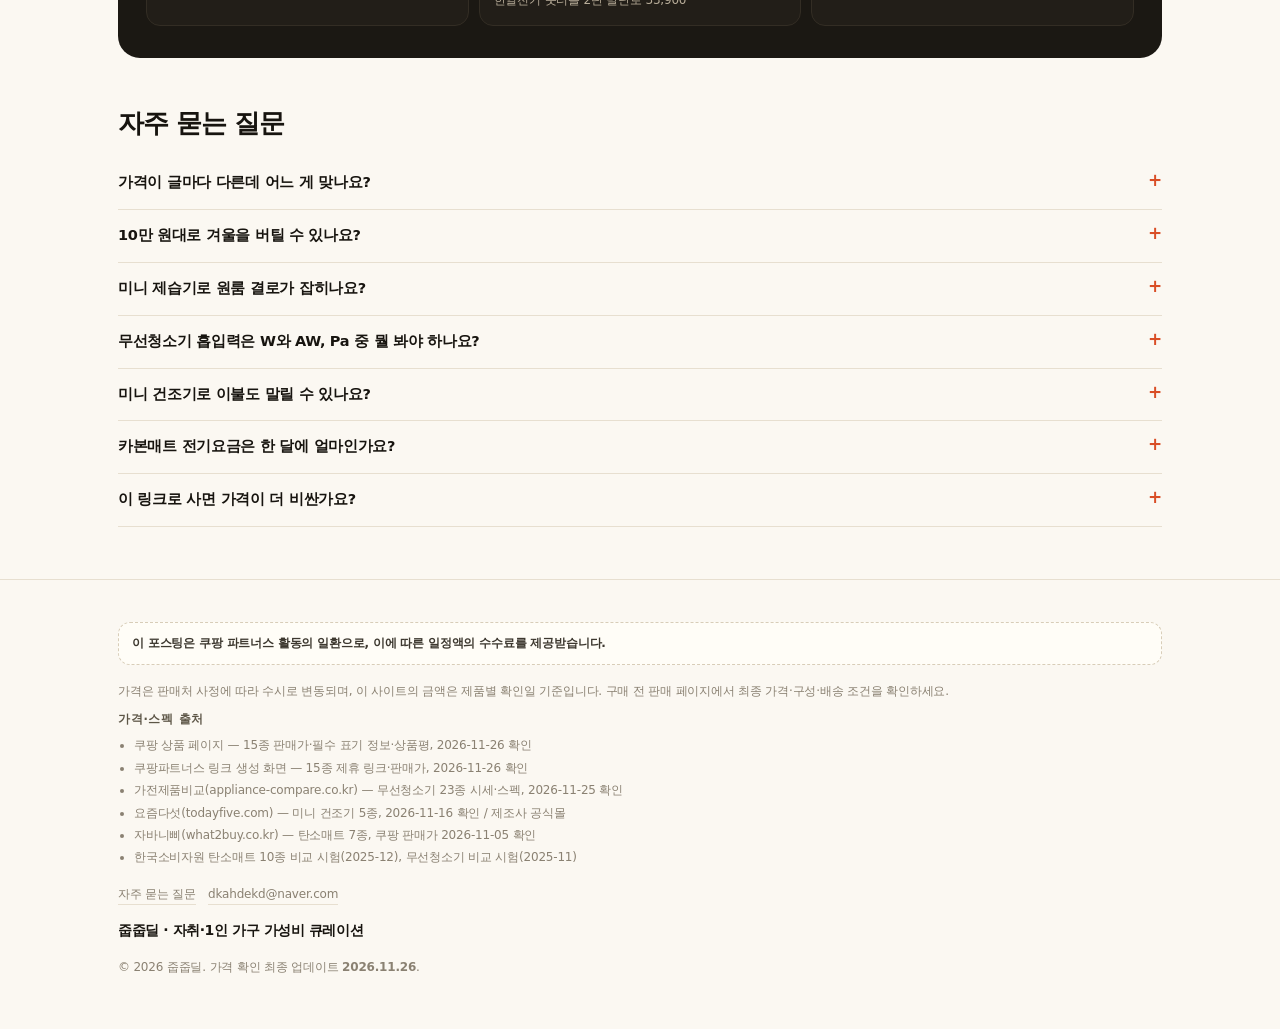
==== commit 80515507: "브랜드 부제 통일: 자취·1인 가구 가성비 큐레이션" ====
--- a/index.html
+++ b/index.html
@@ -37,7 +37,7 @@
   "@context": "https://schema.org",
   "@type": "WebSite",
   "name": "줍줍딜",
-  "alternateName": "자취·IT 가성비 큐레이션",
+  "alternateName": "자취·1인 가구 가성비 큐레이션",
   "url": "https://wodnr2295-design.github.io/jupjup-deal/",
   "inLanguage": "ko-KR",
   "description": "자취·1인 가구 겨울 꿀템 15종을 실제 쿠팡 판매가로 비교합니다. 1~10만 원대 10종과 무선청소기·미니 건조기 5종."
@@ -50,7 +50,7 @@
   <div class="site-header__in">
     <a class="brand" href="./">
       <span data-brand>줍줍딜</span><span class="brand__dot">.</span>
-      <span class="brand__sub">자취·IT 가성비 큐레이션</span>
+      <span class="brand__sub">자취·1인 가구 가성비 큐레이션</span>
     </a>
     <div class="header__meta">
       <span class="dot-live" aria-hidden="true"></span>
@@ -135,7 +135,7 @@
       <a href="mailto:dkahdekd@naver.com" id="contactMail">dkahdekd@naver.com</a>
     </div>
 
-    <p class="footer__brand"><span data-brand>줍줍딜</span> · 자취·IT 가성비 큐레이션</p>
+    <p class="footer__brand"><span data-brand>줍줍딜</span> · 자취·1인 가구 가성비 큐레이션</p>
     <p>© 2026 <span data-brand>줍줍딜</span>. 가격 확인 최종 업데이트 <b id="footUpdated">2026.11.26</b>.</p>
   </div>
 </footer>
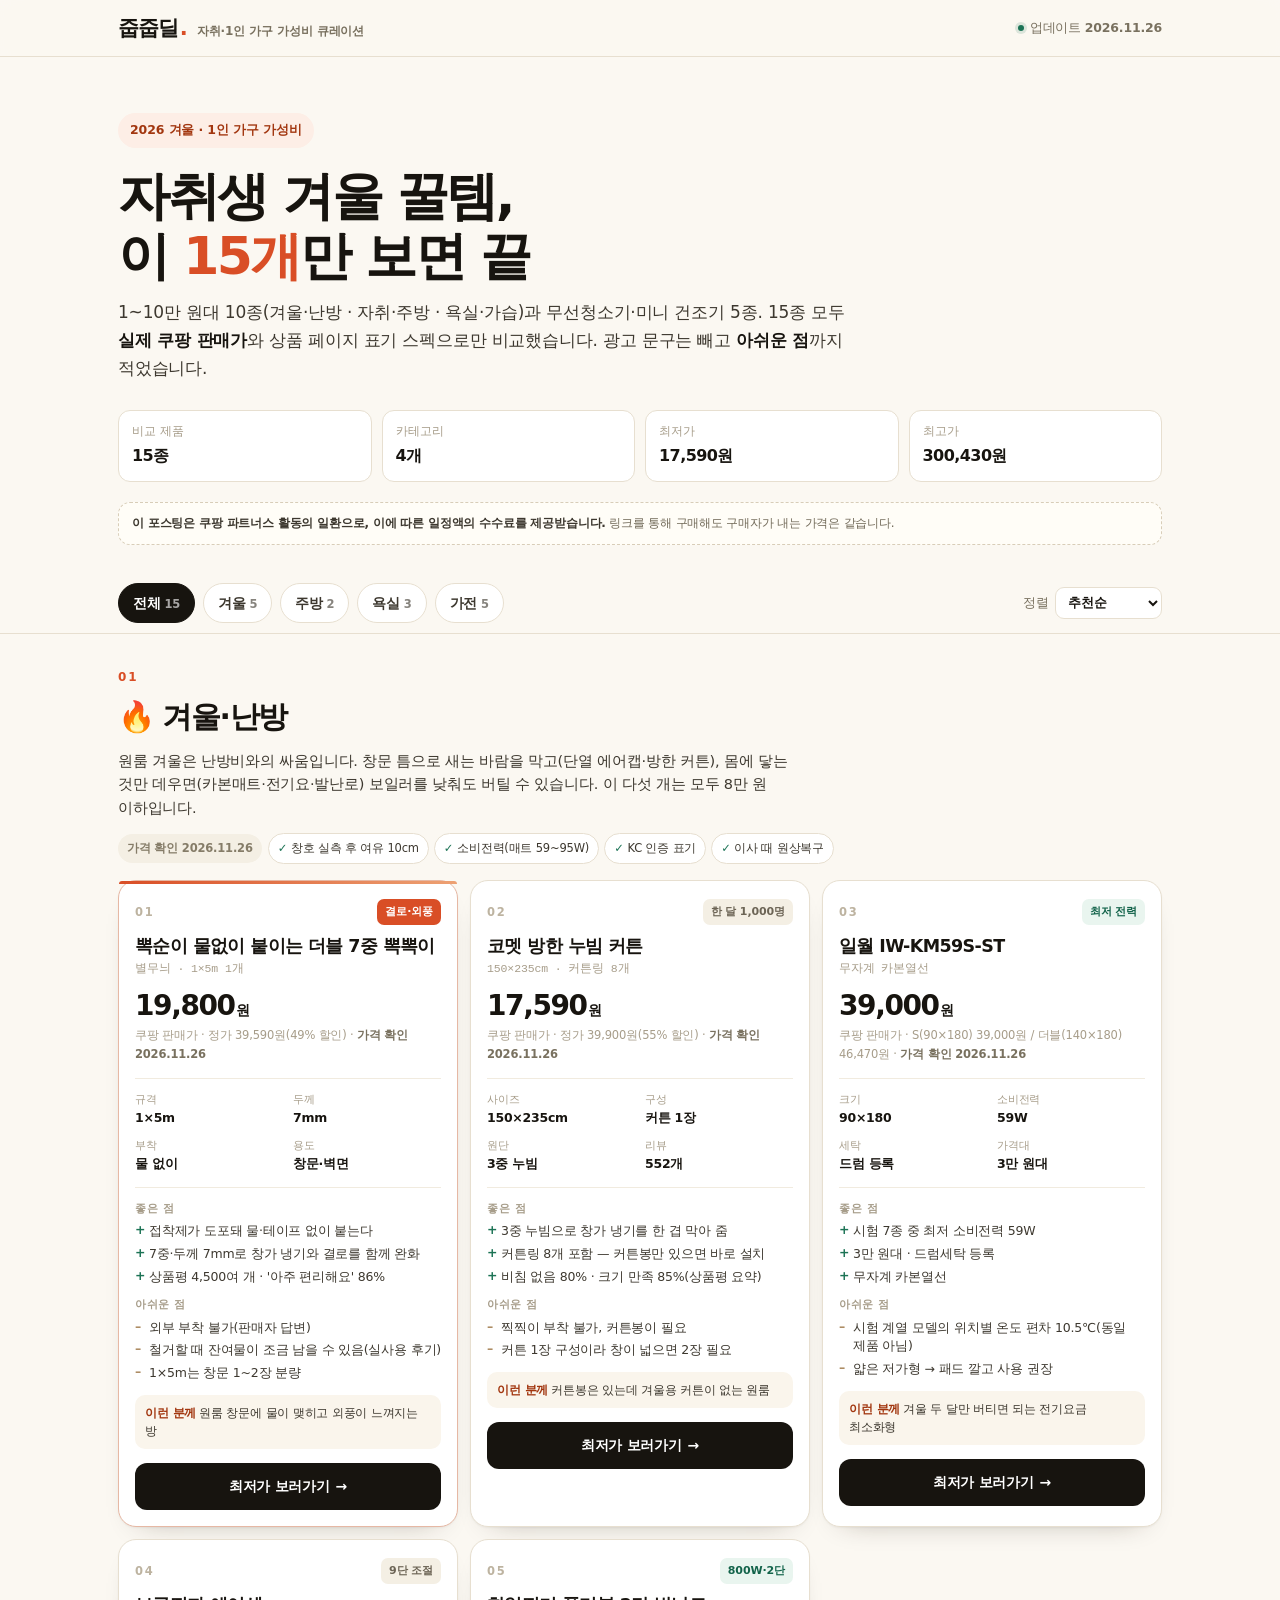
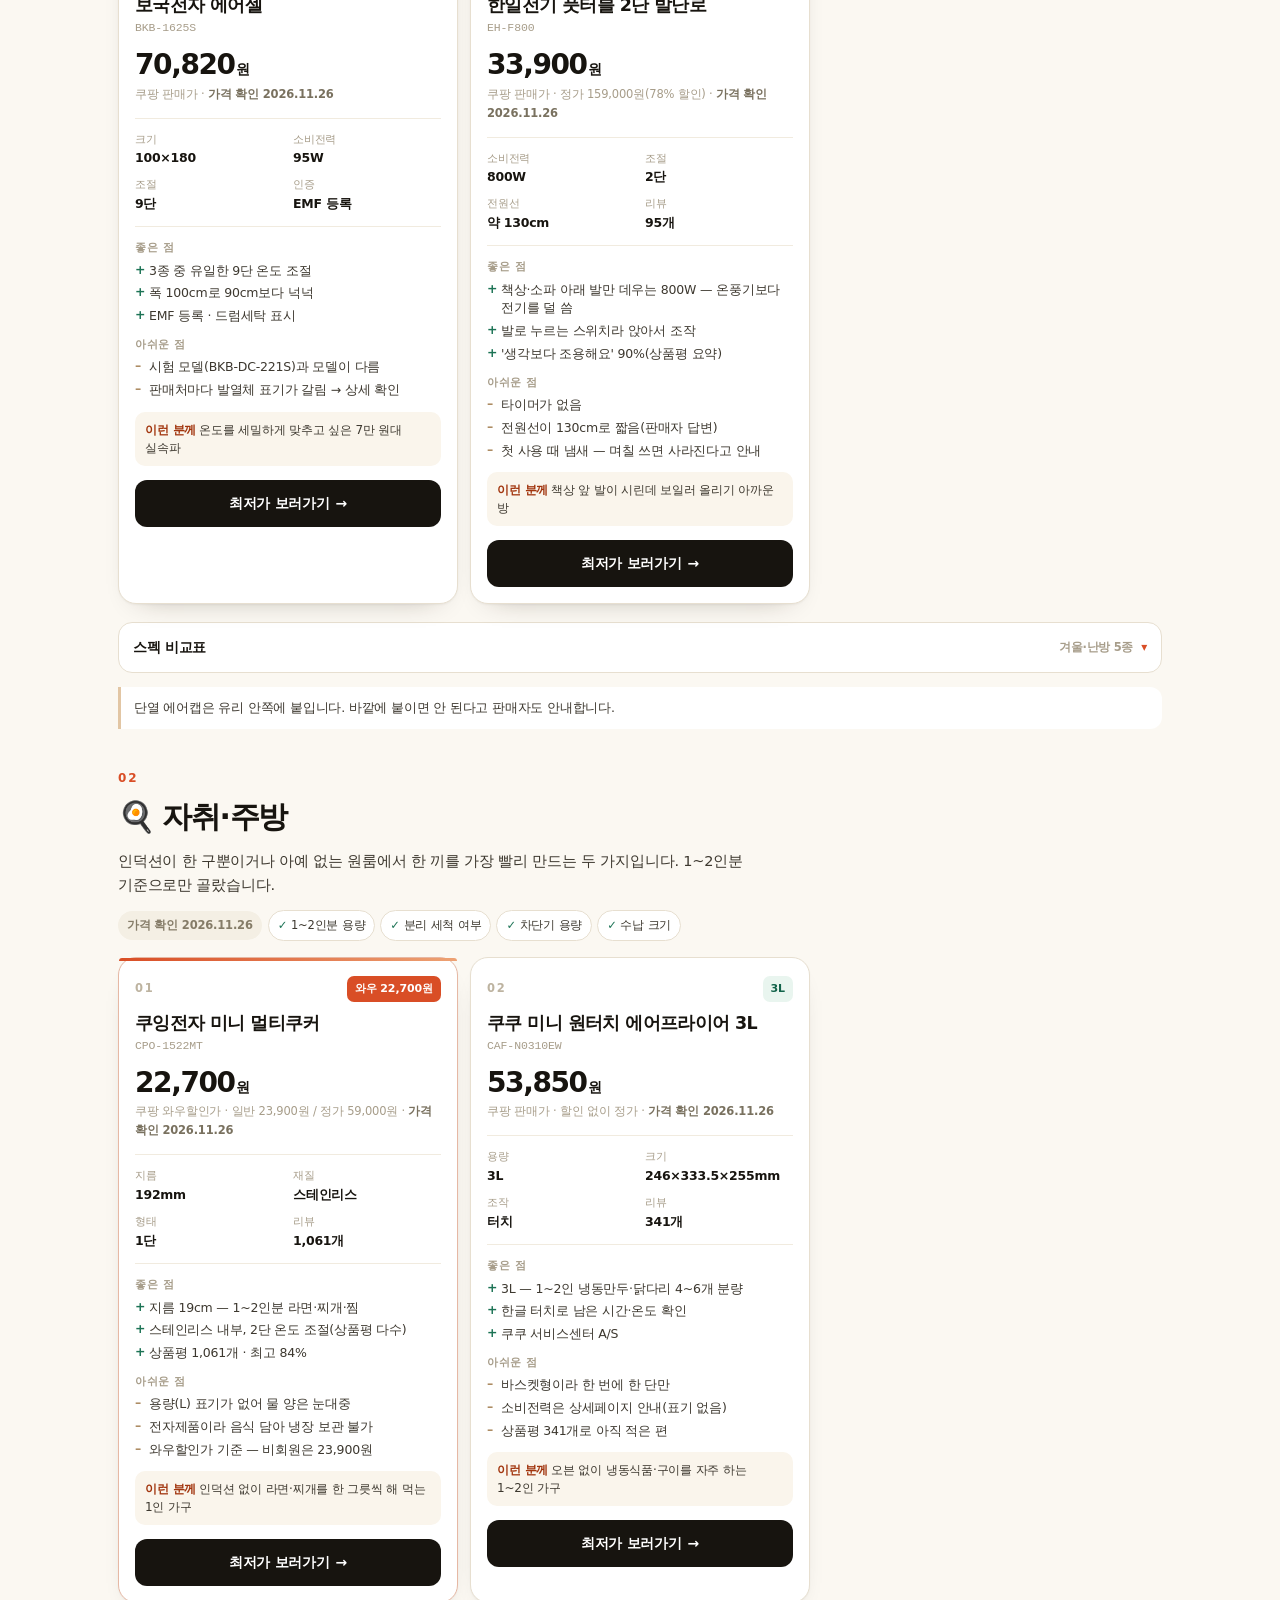
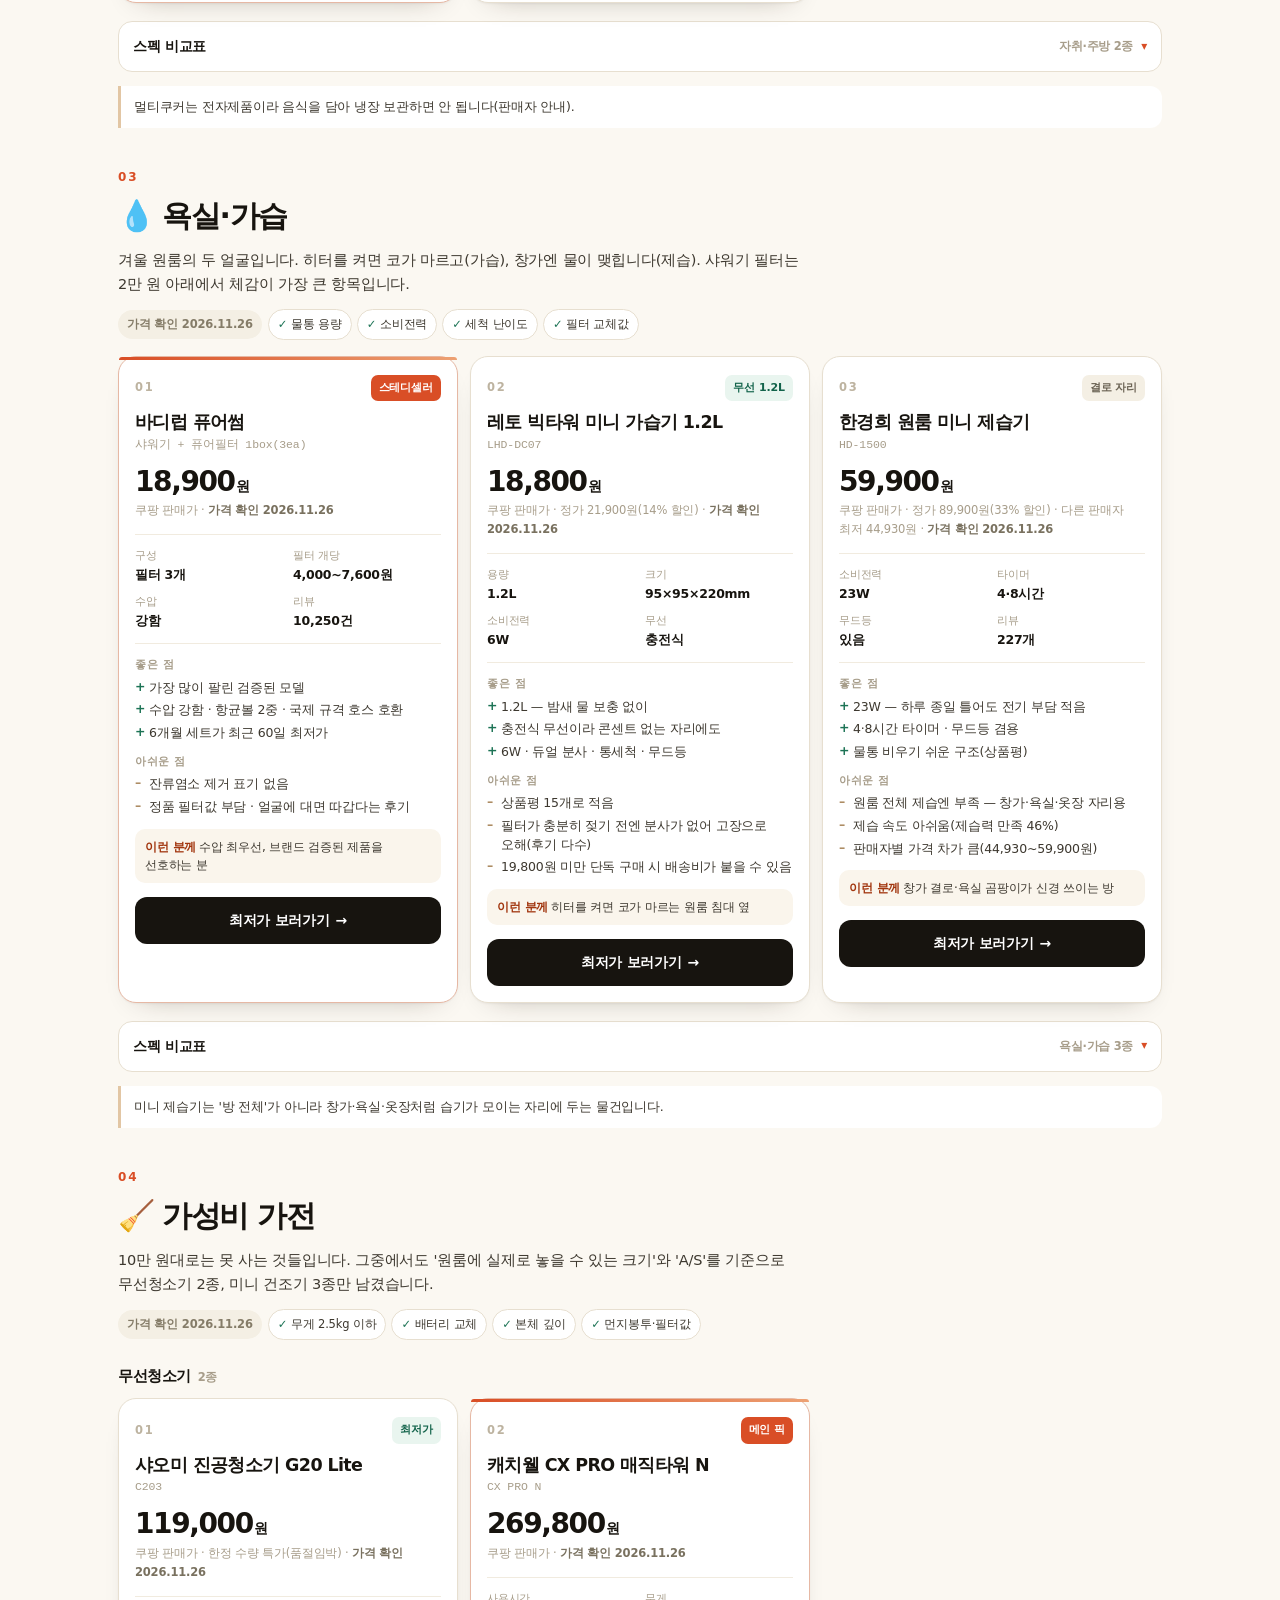
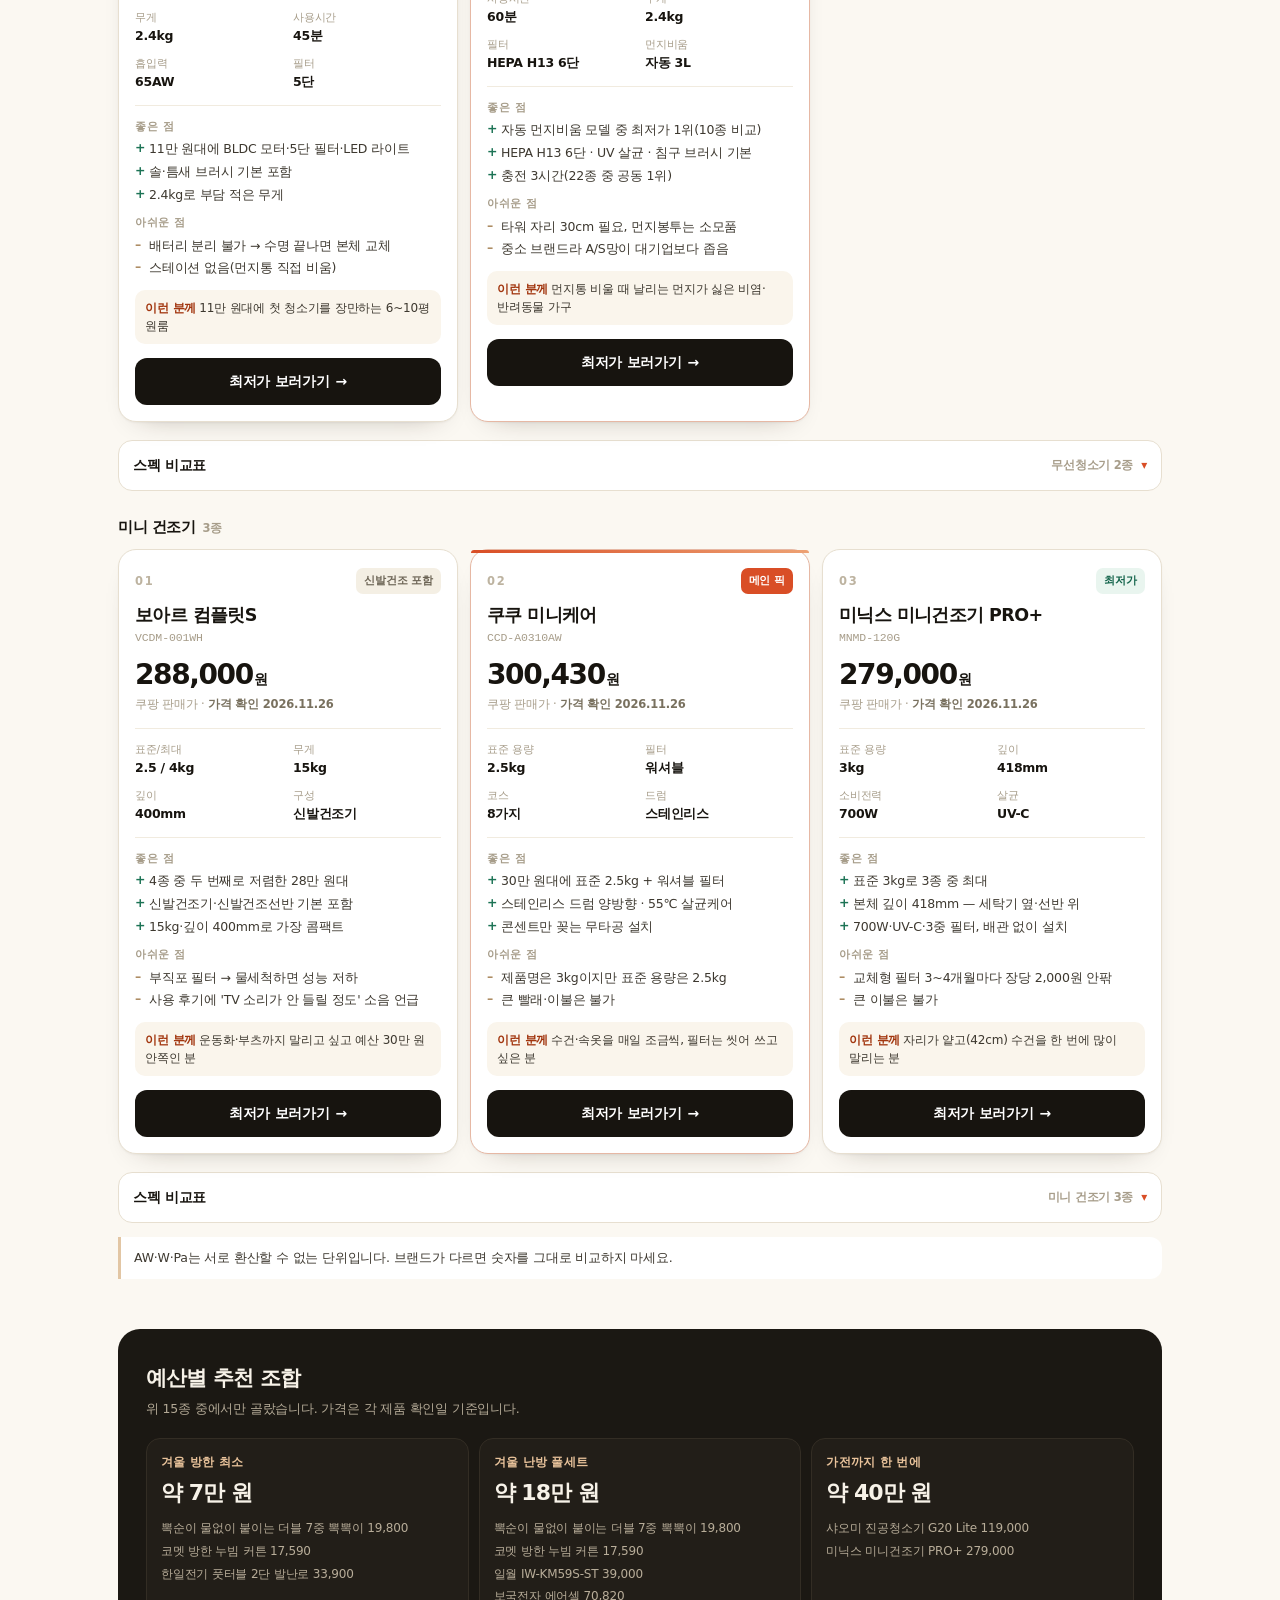
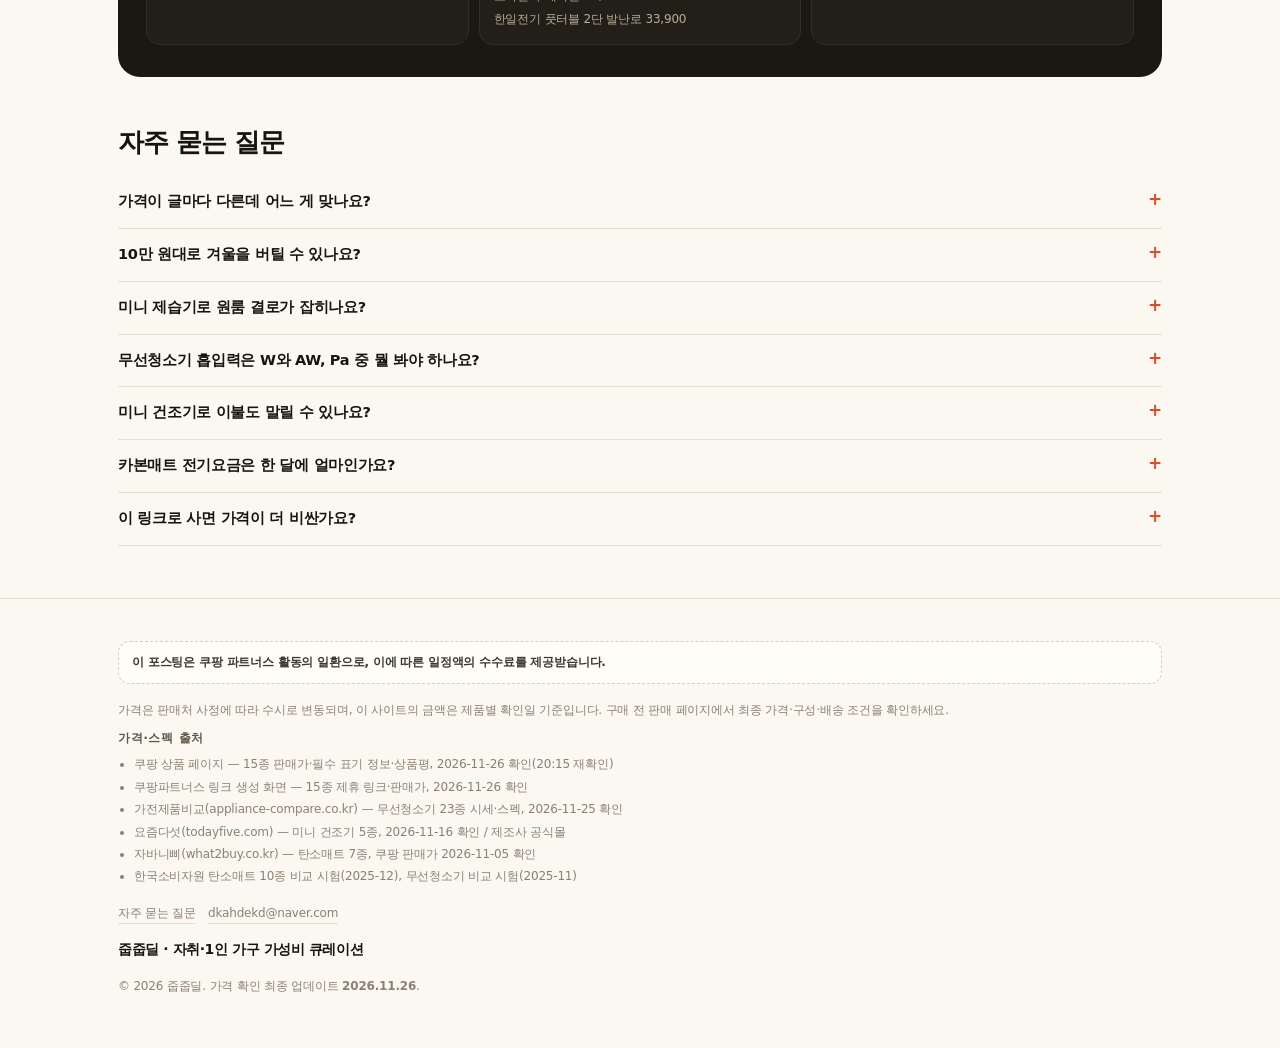
==== commit bcd269ff: "가격 갱신(11/26 20:15): 일월 카본매트 S 39,000원(-10,800) · 샤오미 G20 Lite 119,000원 · 레토 가습기 18,800원, 예산·FAQ 문구 동" ====
--- a/index.html
+++ b/index.html
@@ -72,7 +72,7 @@
       <dl class="stats">
         <div class="stat"><dt>비교 제품</dt><dd id="statCount">15종</dd></div>
         <div class="stat"><dt>카테고리</dt><dd id="statCat">4개</dd></div>
-        <div class="stat"><dt>최저가</dt><dd id="statMin">16,230원</dd></div>
+        <div class="stat"><dt>최저가</dt><dd id="statMin">17,590원</dd></div>
         <div class="stat"><dt>최고가</dt><dd id="statMax">300,430원</dd></div>
       </dl>
 
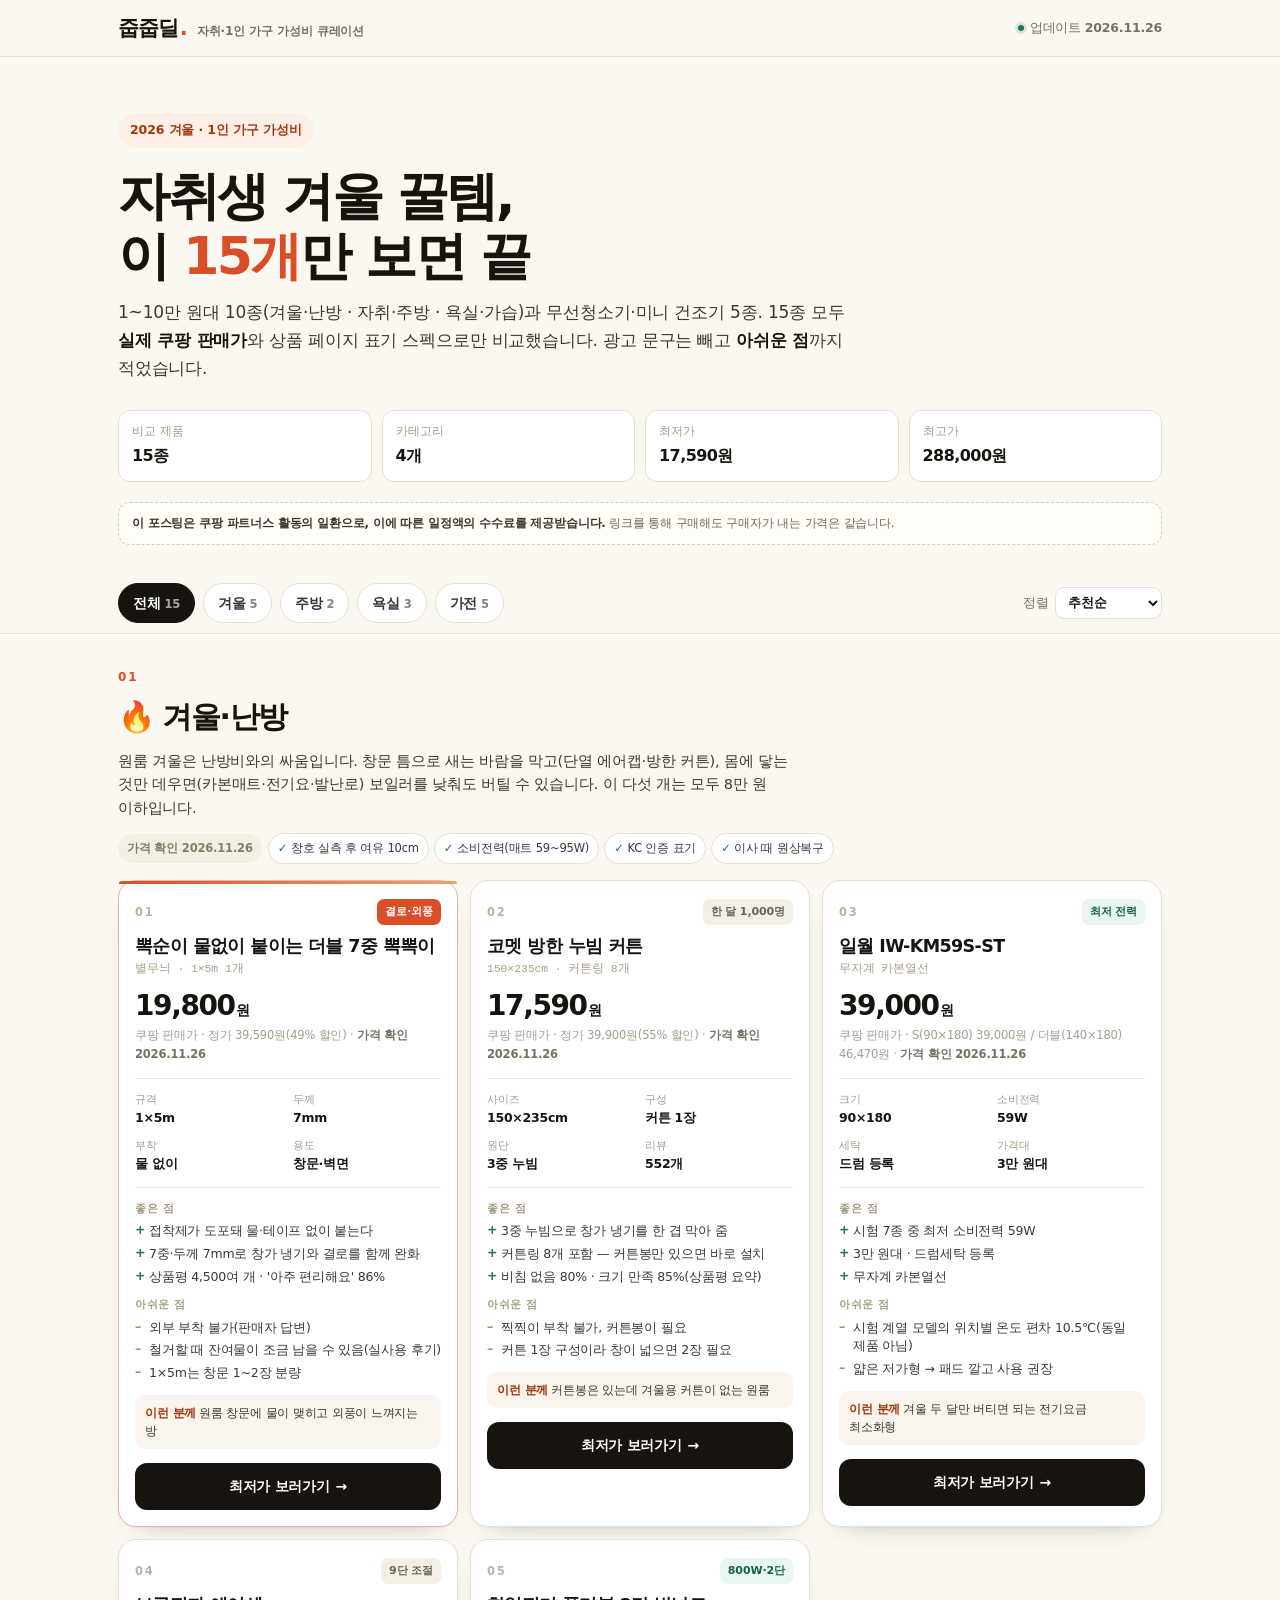
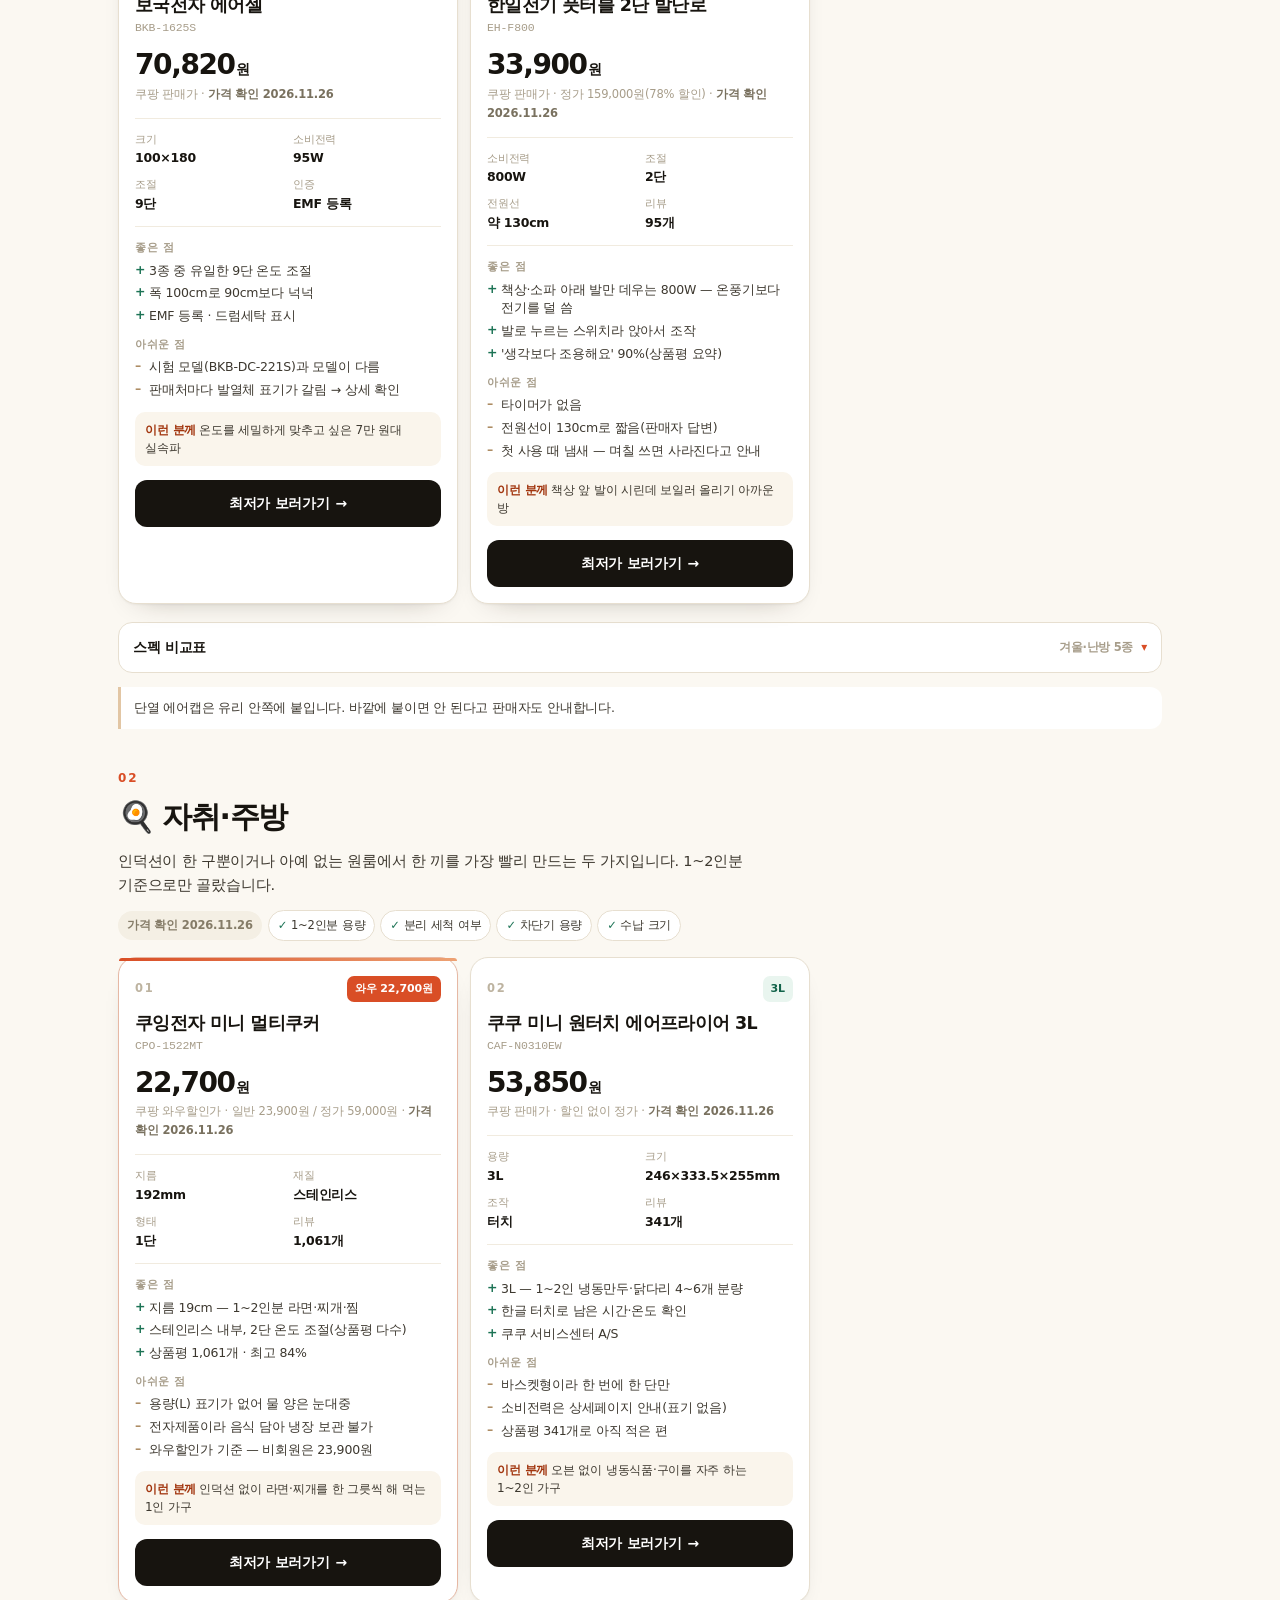
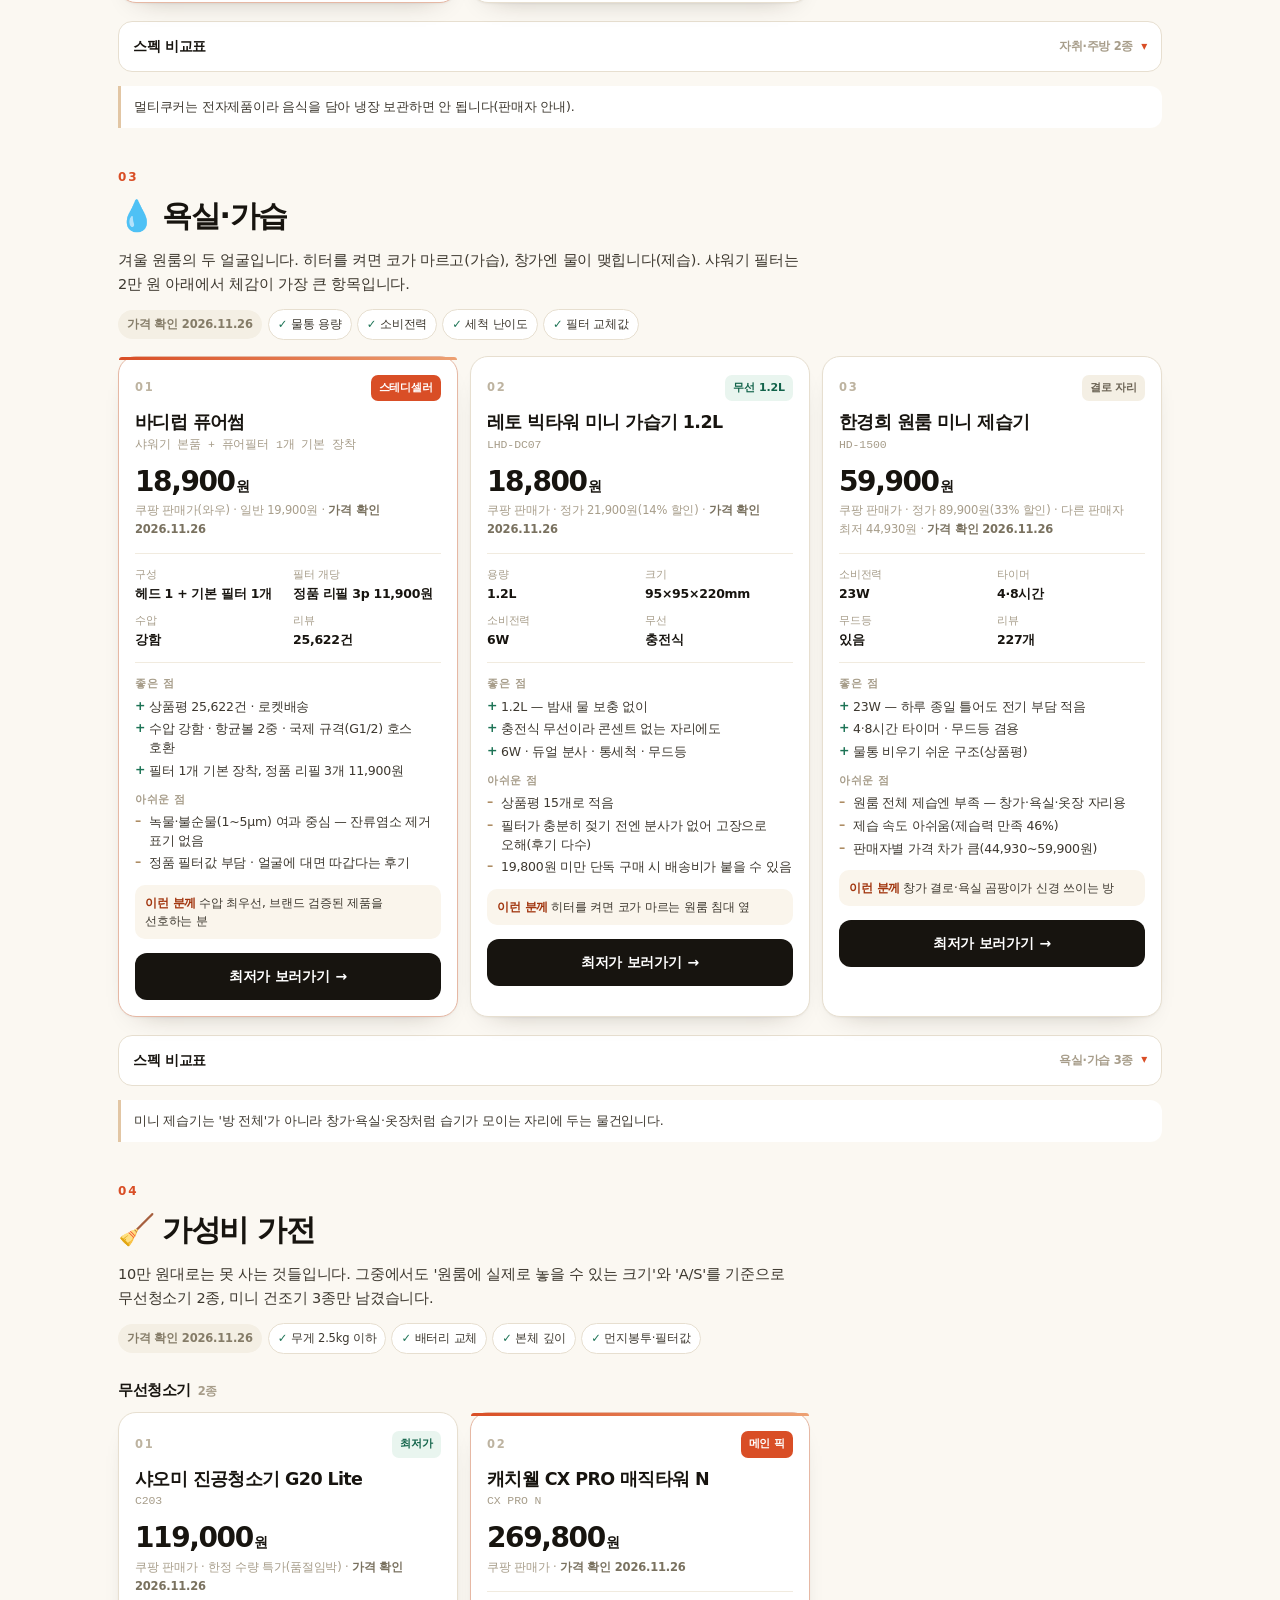
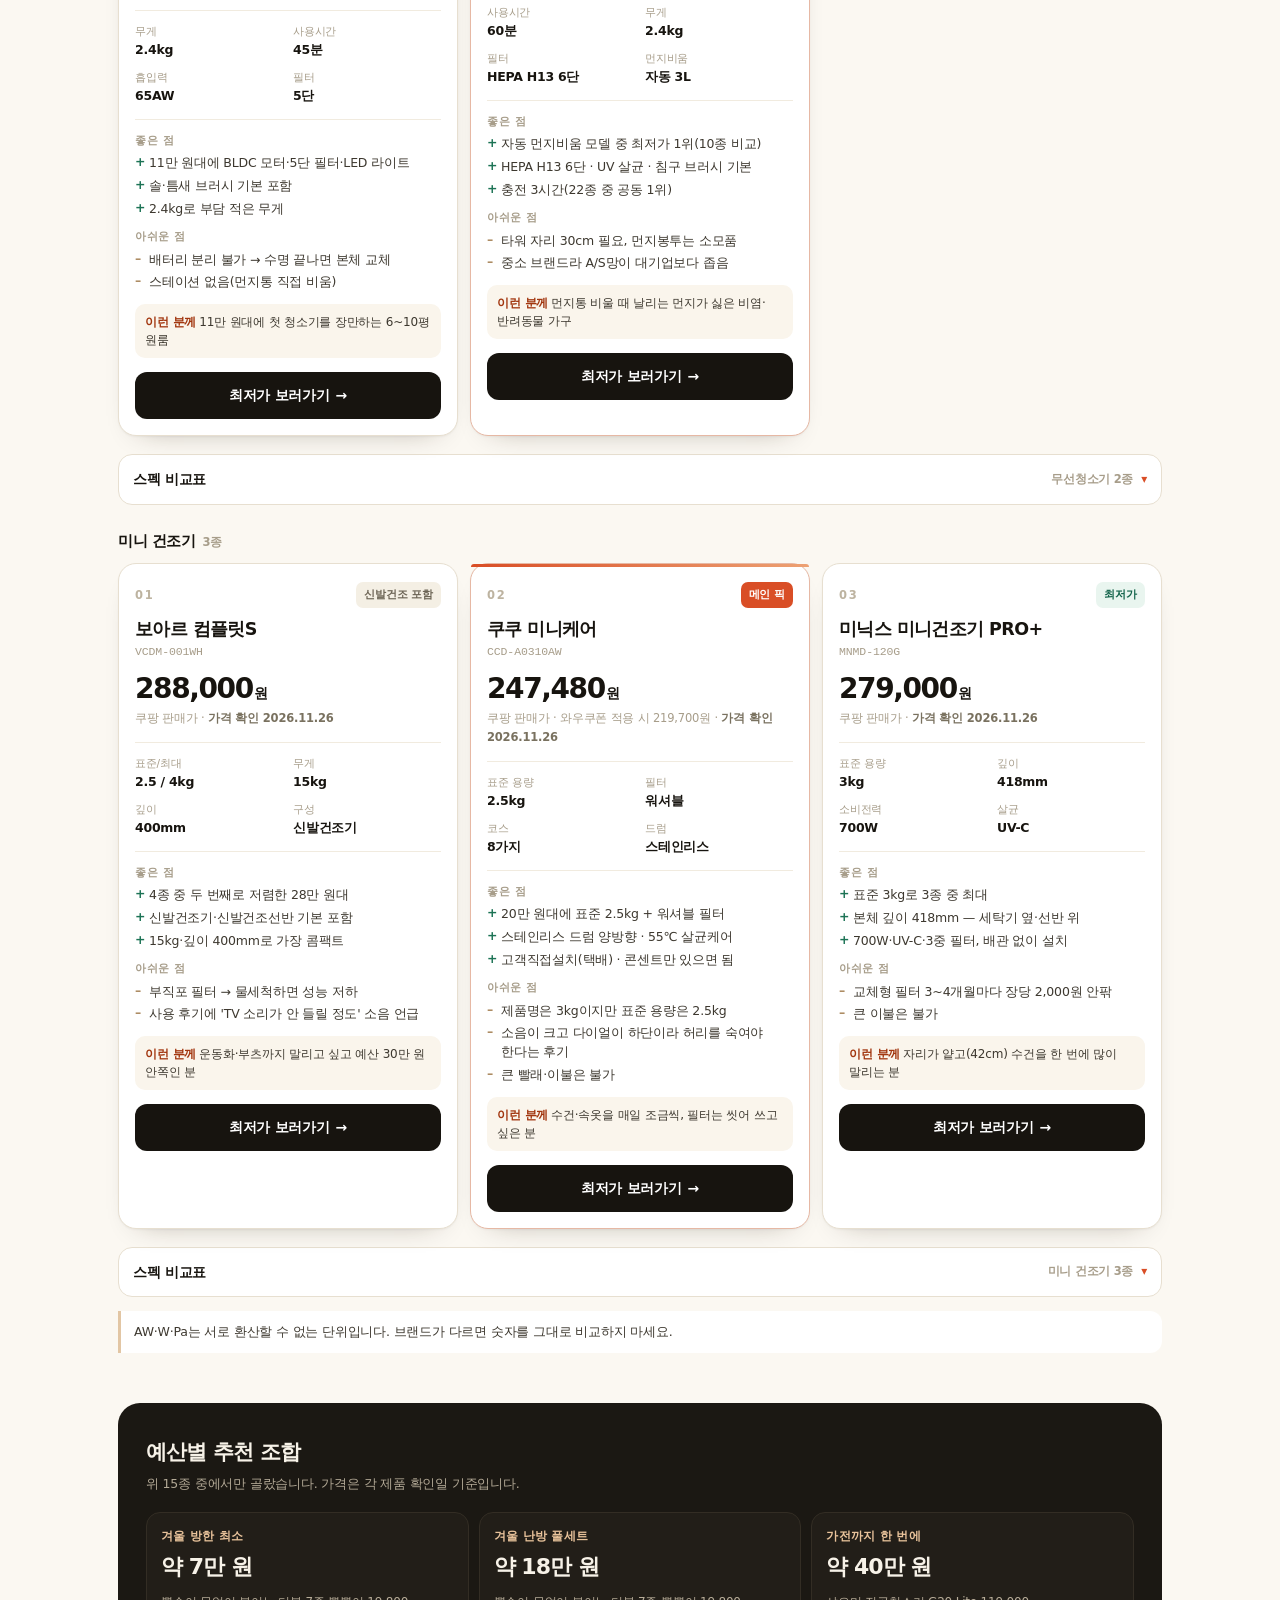
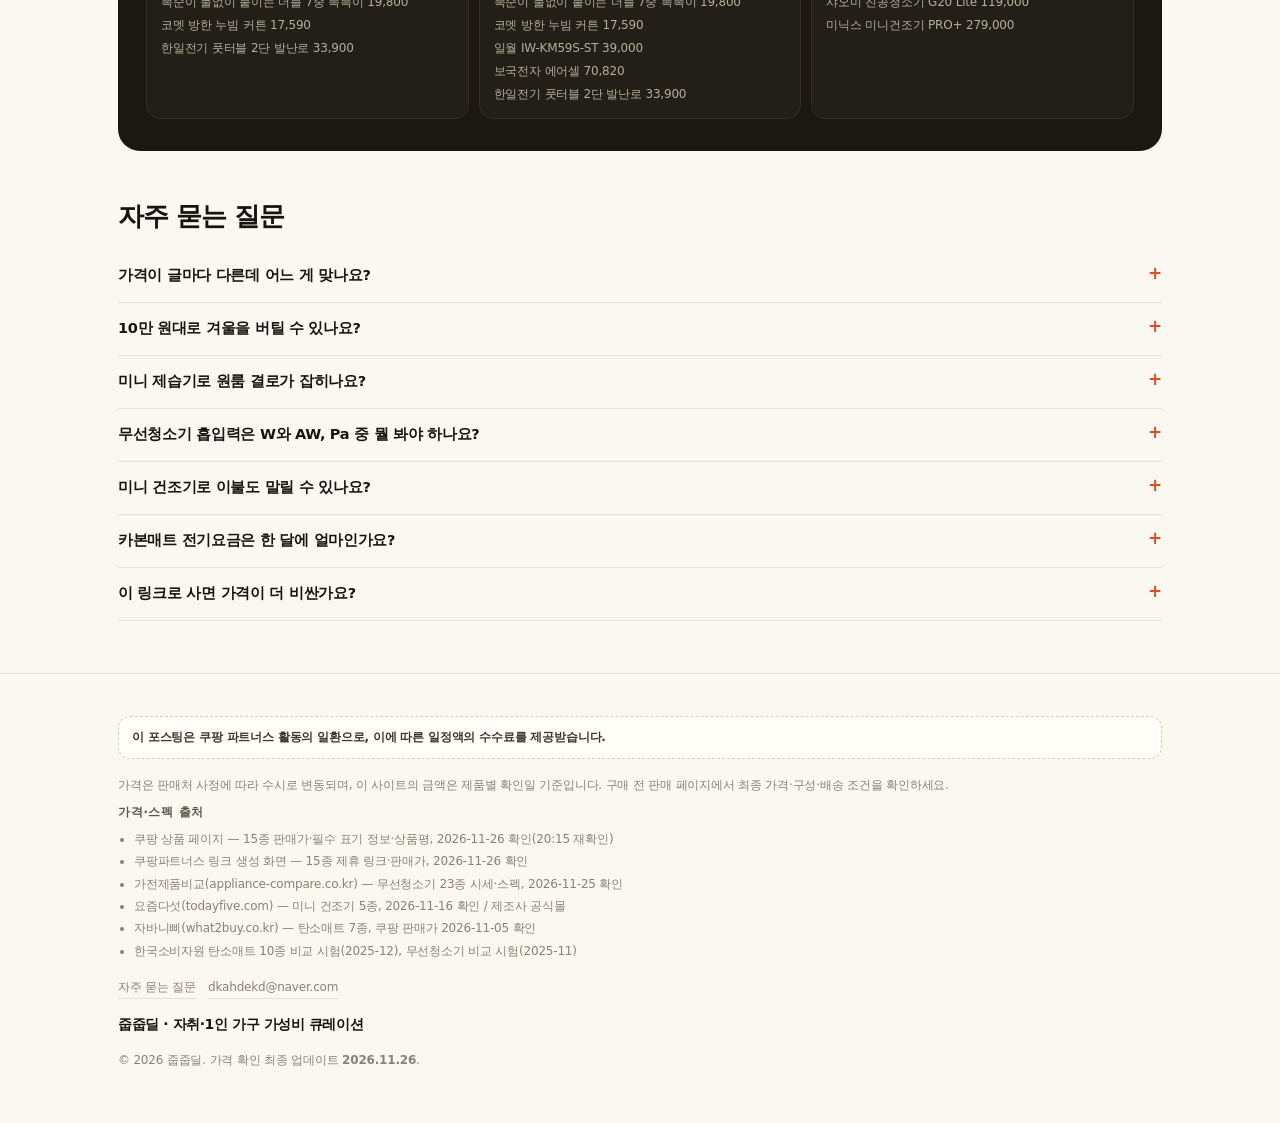
==== commit fef455ce: "링크·구성 문구 오류 2건 수정: 바디럽 퓨어썸 카드를 '본품+기본 필터 1개'로 정정(18,900원), 쿠쿠 CCD-A0310AW를 쿠팡 로켓 상품(247,480원)으로 교체" ====
--- a/index.html
+++ b/index.html
@@ -73,7 +73,7 @@
         <div class="stat"><dt>비교 제품</dt><dd id="statCount">15종</dd></div>
         <div class="stat"><dt>카테고리</dt><dd id="statCat">4개</dd></div>
         <div class="stat"><dt>최저가</dt><dd id="statMin">17,590원</dd></div>
-        <div class="stat"><dt>최고가</dt><dd id="statMax">300,430원</dd></div>
+        <div class="stat"><dt>최고가</dt><dd id="statMax">288,000원</dd></div>
       </dl>
 
       <p class="disclosure disclosure--top" id="disclosureTop">
